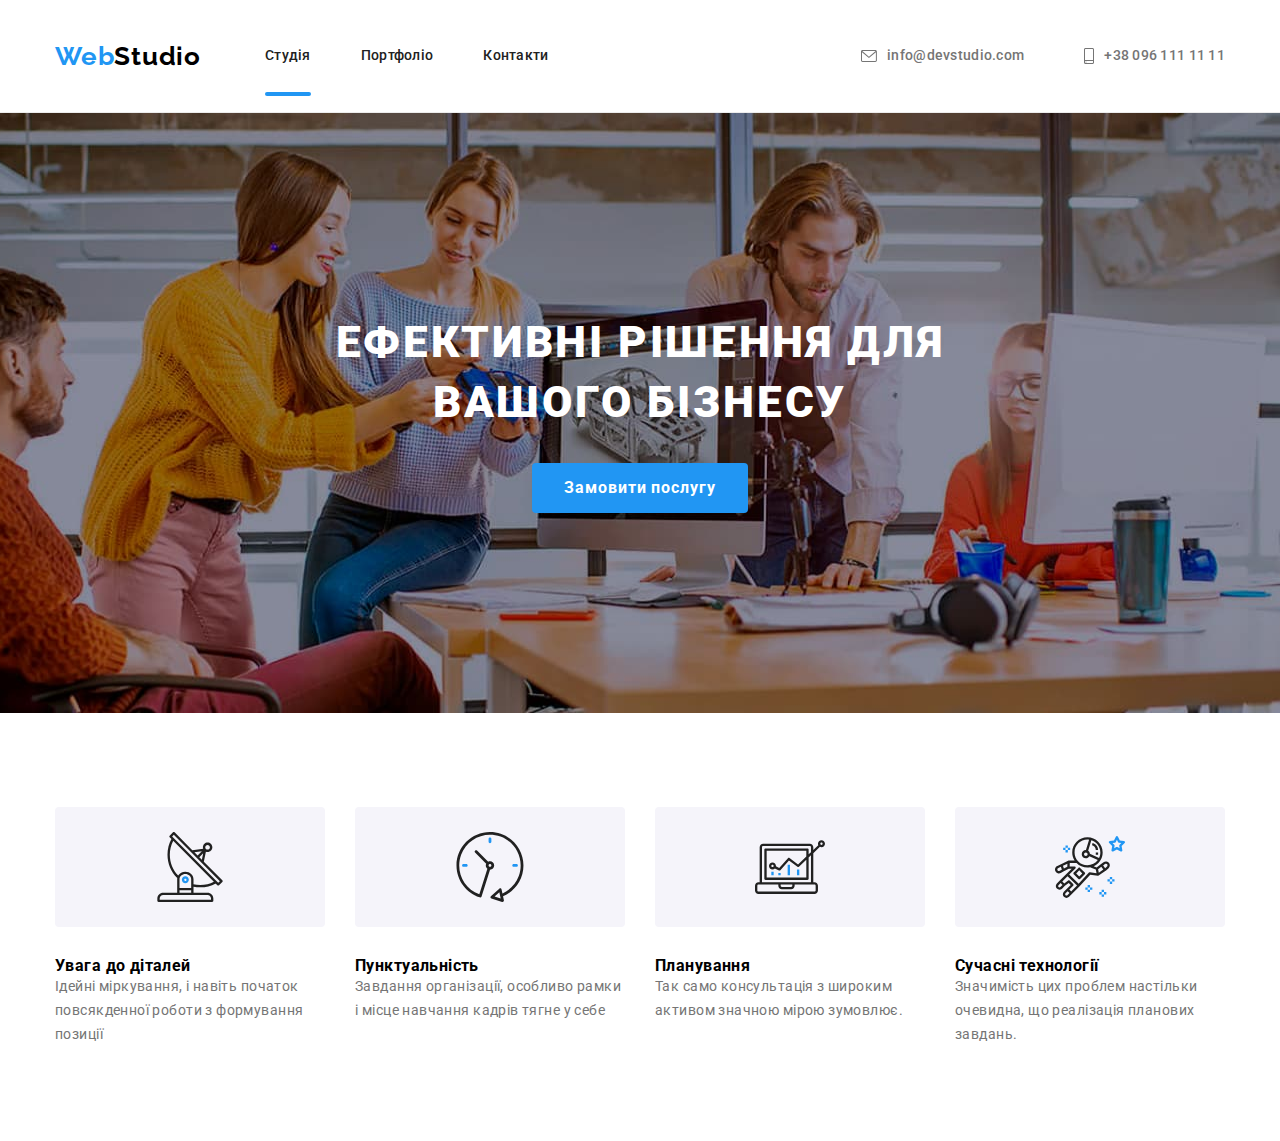
==== index.html @ 312aeda4 "add_blocs_banner+advantages" ====
<!DOCTYPE html>
<html lang="uk">
<head>
    <meta charset="UTF-8">
    <meta name="viewport" content="width=device-width, initial-scale=1.0">
    <title>Webstudio</title>
    <link rel="preconnect" href="https://fonts.googleapis.com">
    <link rel="preconnect" href="https://fonts.gstatic.com" crossorigin>
    <link href="https://fonts.googleapis.com/css2?family=Raleway:wght@700&family=Roboto:wght@400;500;700;900&display=swap"
        rel="stylesheet">
    <link rel="stylesheet" href="https://cdn.jsdelivr.net/npm/modern-normalize@1.1.0/modern-normalize.min.css">
    <link rel="stylesheet" href="./css/main.min.css">
</head>
<body>
<!--Header-->
<header class="header">
    <div class="container header__envelope">
    <nav class="header__navigation">
    <a class="logo logo-head link" href="./index.html" lang="en">Web<span class="logo-header">Studio</span></a>
    <ul class="menu list">
        <li class="menu__item"><a class="menu__link menu__current link" href="./index.html">Студія</a></li>
        <li class="menu__item"><a class="menu__link link" href="./portfolio.html">Портфоліо</a></li>
        <li class="menu__item"><a class="menu__link link" href="#">Контакти</a></li>
    </ul>
</nav>
<button type="button" class="open-mobile-menu-btn js-open-menu" aria-expanded="false" aria-controls="mobile-menu">
 <svg class="open-mobile-menu-btn_icon" aria-label="кнопка мобільного меню">
    <use href="./images/sprite.svg#icon-menu_mob"></use>
 </svg>    
</button>
<ul class="list contacts-list">
<li class="contacts-list__item">
    <a class="contacts-list__link link" href="mailto:info@devstudio.com">
        <svg aria-label="іконка написати посилання на пошту" class="contacts-list__iconmail" width="16" height="12">
            <use href="./images/sprite.svg#icon-mail_header"></use>
        </svg>
        info@devstudio.com
</a>
</li>
<li class="contacts-list__item">
    <a class="contacts-list__link link" href="tel:+380961111111">
        <svg aria-label="іконка контактного телефона" class="contacts-list__icontel" width="10" height="16">
            <use href="./images/sprite.svg#icon-smartphone_header"></use>
        </svg>
        +38 096 111 11 11
    </a>
</li>
</ul>
</div>
<!--Mobile-menu-->
<div class="mobile-menu js-menu-container" id="mobile-menu">
<div class="container mobile-menu__container">
    <button class="mobile-menu__close-btn js-close-menu">
        <svg aria-label="кнопка закриття мобільного меню" class="mobile-menu__close-icon">
            <use href="./images/sprite.svg#icon-backdrop-btn"></use>
        </svg>
    </button>
     <ul class="mobile-nav list">
        <li class="mobile-nav__item">
            <a class="link mobile-nav__link mobile-nav__link--current" href="./index.html">Студія</a>
        </li>
        <li class="mobile-nav__item">
            <a class="link mobile-nav__link" href="./portfolio.html">Портфоліо</a>
        </li>
        <li class="mobile-nav__item">
            <a class="link mobile-nav__link" href="#">Контакти</a>
        </li>
    </ul>
    <ul class="mobile-contacts list link">
        <li>
            <a href="tel:+380961111111" class="link mobile-contacts__link">+38 096 111 11 11</a>
        </li>
        <li>
            <a href="mailto:info@devstudio.com" 
            class="link mobile-contacts__link mobile-contacts__link--size">info@devstudio.com</a>
        </li>
    </ul>
    <ul class="mobile-social list link">
        <li class="mobile-social__item">
            <a class="link mobile-social__link href=#">Instagram</a>
        </li>
        <li class="mobile-social__item">
            <a class="link mobile-social__link href=#">Twitter</a>
        </li>
        <li class="mobile-social__item">
            <a class="link mobile-social__link href=#">Facebook</a>
        </li>
        <li class="mobile-social__item">
            <a class="link mobile-social__link href=#">LinkedIn</a>
        </li>
    </ul>    
</div>
</div>
</header>
<main>
<!--Banner with button-->
    <section class="banner">
        <div class="container">
            <div class="banner__box">
        <h1 class="banner__title">Ефективні рішення для вашого бізнесу</h1>
        <button class="banner__button" type="button" data-modal-open>Замовити послугу</button>
        </div>
        </div>
    </section>
<!--Advantages-->
    <section class="advantages">
       <div class="container"> 
     <h2 class="visually-hidden">Наші переваги</h2>
    <ul class="advantages-roster list">
        <li class="advantages-roster__item">
        <div class="backgraund">
            <svg aria-label="іконка з антеною" class="backgraund__icon">
                <use href="./images/sprite.svg#icon-antenna_banner"></use> 
            </svg>
            </div>
            <h3 class="advantages-roster__title">Увага до діталей</h3>
            <p class="advantages-roster__text">Ідейні міркування, і навіть початок повсякденної роботи з формування позиції</p>
        </li>
        <li class="advantages-roster__item">
        <div class="backgraund">
            <svg aria-label="іконка з часами" class="backgraund__icon">
                <use href="./images/sprite.svg#icon-clock_banner"></use> 
            </svg>
            </div>
            <h3 class="advantages-roster__title">Пунктуальність</h3>
            <p class="advantages-roster__text">Завдання організації, особливо рамки і місце навчання кадрів тягне у себе</p>
        </li>
        <li class="advantages-roster__item">
            <div class="backgraund">
                <svg aria-label="іконка з ноутбуком" class="backgraund__icon">
                <use href="./images/sprite.svg#icon-diagram_banner"></use> 
            </svg>
            </div>
              <h3 class="advantages-roster__title">Планування</h3>
            <p class="advantages-roster__text">Так само консультація з широким активом значною мірою зумовлює.</p>
        </li>
        <li class="advantages-roster__item">
            <div class="backgraund">
                <svg aria-label="іконка з космонавтом" class="backgraund__icon">
                <use href="./images/sprite.svg#icon-astronaut_header"></use> 
            </svg>
            </div>
            <h3 class="advantages-roster__title">Сучасні технології</h3>
            <p class="advantages-roster__text">Значимість цих проблем настільки очевидна, що реалізація планових завдань.</p>
        </li>
    </ul>
    </div>
    </section>
<!--About our-->
    <!--<section class="products">
        <div class="container">
        <h2 class="title">Чим ми займаємося</h2>
            <ul class="products-work list">
                <li class="products-work__item">
                    <picture>
                        <source srcset="./images/desktop/img1@1x.jpg 1x, ./images/desktop/img1@2x.jpg 2x"
                        media="(min-width: 1200px)"/>
                    <img class="products-work__img" src="./images/desktop/img1@1x.jpg" alt="Розробник пише код" width="370">
                    </picture>
                    <div class="products-work__overlay">
                        <p class="products-work__text">Десктопні додатки</p>
                    </div>
                </li>
                <li class="products-work__item">
                    <picture>
                        <source srcset="./images/desktop/img2@1x.jpg 1x, ./images/desktop/img2@2x.jpg 2x"
                        media="(min-width: 1200px)"/>
                    <img class="products-work__img" src="./images/desktop/img2@1x.jpg" alt="Тестувальник перевіряє відображення" width="370">
                    </picture>
                    <div class="products-work__overlay">
                        <p class="products-work__text">Мобільні додатки</p>
                    </div>
                </li>
                <li class="products-work__item">
                    <picture>
                      <source srcset="./images/desktop/img3@1x.jpg 1x, ./images/desktop/img3@2x.jpg 2x"
                        media="(min-width: 1200px)"/>  
                    <img class="products-work__img" src="./images/desktop/img3@1x.jpg" alt="Дизайнер малює макет" width="370">
                    </picture>
                    <div class="products-work__overlay">
                        <p class="products-work__text">Дизайнерські рішення</p>
                    </div>
                </li>
            </ul>
        </div>
    </section>-->
<!--About comandos-->
    <!--<section class="our-comandos">
        <div class="container">
            <h2 class="comandos-title">Наша команда</h2>
            <ul class="comandos-team list">
                    <li class="comandos-list box-color">
                        <div class="comandos-box">
                        <picture>
                            <source srcset="./images/desktop/photo1igor@1x.jpg 1x, ./images/desktop/photo1igor@2x.jpg 2x"
                            media="(min-width: 1200px)"/>
                            <source srcset="./images/tablet/photo1igor@1x.jpg 1x, ./images/tablet/photo1igor@2.jpg 2x"
                            media="(min-width: 768px)"/>
                            <source srcset="./images/mobile/photo1igor@1x.jpg 1x, ./images/mobile/photo1igor@2x.jpg 2x"
                            media="(max-width: 767px)"/>
                        <img src="./images/desktop/photo1igor@1x.jpg" alt="продукт дизайнер" width="270">
                        </picture>
                        <div class="work-position">
                        <h3 class="name">Ігор Дем'яненко</h3>
                        <p class="name-text" lang="en">Product Designer</p>
                        <ul class="social-list list">
                            <li class="social-list-item">
                                <a href="" class="social-list-link">
                                    <svg lang="en" aria-label="icon instagram" class="social-list-icon">
                                        <use href="./images/sprite.svg#icon-instagram"></use>
                                    </svg>    
                                </a>
                            </li>
                            <li class="social-list-item">
                                <a href="" class="social-list-link">
                                    <svg lang="en" aria-label="icon twitter" class="social-list-icon">
                                        <use href="./images/sprite.svg#icon-twitter"></use>
                                    </svg>    
                                </a>
                            </li>
                            <li class="social-list-item">
                                <a href="" class="social-list-link">
                                    <svg lang="en" aria-label="icon facebook" class="social-list-icon">
                                        <use href="./images/sprite.svg#icon-fb"></use>
                                    </svg>    
                                </a>
                            </li>
                            <li class="social-list-item">
                                <a href="" class="social-list-link">
                                    <svg lang="en" aria-label="icon linkedin" class="social-list-icon">
                                        <use href="./images/sprite.svg#icon-linkedin"></use>
                                    </svg>    
                                </a>
                            </li>
                        </ul>
                        </div>
                        </div>
                    </li>
                    <li class="comandos-list box-color">
                        <div class="comandos-box">
                        <picture>
                            <source srcset="./images/desktop/photo2olga@1x.jpg 1x, ./images/desktop/photo2olga@2x.jpg 2x"
                            media="(min-width: 1200px)"/>
                            <source srcset="./images/tablet/photo2olga@1x.jpg 1x, ./images/tablet/photo2olga@2x.jpg 2x"
                            media="(min-width: 768px)"/>
                            <source srcset="./images/mobile/photo2olga@1x.jpg 1x, ./images/mobile/photo2olga@2x.jpg 2x"
                            media="(max-width: 767px)"/>
                        <img src="./images/desktop/photo2olga@1x.jpg" alt="фронтенд девелопер" width="270">
                        </picture>
                        <div class="work-position">
                        <h3 class="name">Ольга Рєпіна</h3>
                        <p class="name-text" lang="en">Frontend Developer</p>
                        <ul class="social-list list">
                            <li class="social-list-item">
                                <a href="" class="social-list-link">
                                    <svg lang="en" aria-label="icon instagram" class="social-list-icon">
                                        <use href="./images/sprite.svg#icon-instagram"></use>
                                    </svg>    
                                </a>
                            </li>
                            <li class="social-list-item">
                                <a href="" class="social-list-link">
                                    <svg lang="en" aria-label="icon twitter" class="social-list-icon">
                                        <use href="./images/sprite.svg#icon-twitter"></use>
                                    </svg>    
                                </a>
                            </li>
                            <li class="social-list-item">
                                <a href="" class="social-list-link">
                                    <svg lang="en" aria-label="icon facebook" class="social-list-icon">
                                        <use href="./images/sprite.svg#icon-fb"></use>
                                    </svg>    
                                </a>
                            </li>
                            <li class="social-list-item">
                                <a href="" class="social-list-link">
                                    <svg lang="en" aria-label="icon linkedin" class="social-list-icon">
                                        <use href="./images/sprite.svg#icon-linkedin"></use>
                                    </svg>     
                                </a>
                            </li>
                        </ul>
                        </div>
                        </div>
                    </li>
                    <li class="comandos-list box-color">
                        <div class="comandos-box">
                         <picture>
                            <source srcset="./images/desktop/photo3mikola@1x.jpg 1x, ./images/desktop/photo3mikola@2x.jpg 2x"
                            media="(min-width: 1200px)"/>
                            <source srcset="./images/tablet/photo3mikola@1x.jpg 1x, ./images/tablet/photo3mikola@2x.jpg 2x"
                            media="(min-width: 768px)"/>
                            <source srcset="./images/mobile/photo3mikola@1x.jpg 1x, ./images/mobile/photo3mikola@2x.jpg 2x"
                            media="(max-width: 767px)"/>   
                        <img src="./images/desktop/photo3mikola@1x.jpg" alt="маркетинг" width="270">
                         </picture>
                        <div class="work-position">
                        <h3 class="name">Микола Тарасов</h3>
                        <p class="name-text" lang="en">Marketing</p>
                        <ul class="social-list list">
                            <li class="social-list-item">
                              <a href="" class="social-list-link">
                                <svg lang="en" aria-label="icon instagram" class="social-list-icon">
                                 <use href="./images/sprite.svg#icon-instagram"></use>   
                                </svg>
                              </a>  
                            </li>
                            <li class="social-list-item">
                                <a href="" class="social-list-link">
                                    <svg lang="en" aria-label="icon twitter" class="social-list-icon">
                                        <use href="./images/sprite.svg#icon-twitter"></use>
                                    </svg>    
                                </a>
                            </li>
                            <li class="social-list-item">
                                <a href="" class="social-list-link">
                                    <svg lang="en" aria-label="icon facebook" class="social-list-icon">
                                        <use href="./images/sprite.svg#icon-fb"></use>
                                    </svg>    
                                </a>
                            </li>
                            <li class="social-list-item">
                                <a href="" class="social-list-link">
                                    <svg lang="en" aria-label="icon linkedin" class="social-list-icon">
                                        <use href="./images/sprite.svg#icon-linkedin"></use>
                                    </svg>     
                                </a>
                            </li>
                        </ul>
                        </div>
                        </div>
                    </li>
                    <li class="comandos-list box-color">
                        <div class="comandos-box">
                        <picture>
                            <source srcset="./images/desktop/photo4myhailo@1x.jpg 1x, ./images/desktop/photo4myhailo@2x.jpg 2x"
                            media="(min-width: 1200px)"/>
                            <source srcset="./images/tablet/photo4myhailo@1x.jpg 1x, ./images/tablet/photo4myhailo@2x.jpg 2x"
                            media="(min-width: 768px)"/>
                            <source srcset="./images/mobile/photo4mihailo@1x.jpg 1x, ./images/mobile/photo4mihailo@2x.jpg 2x"
                            media="(max-width: 767px)"/>
                        <img src="./images/desktop/photo4myhailo@1x.jpg" alt="юідизайнер" width="270">
                        </picture>
                        <div class="work-position">
                        <h3 class="name">Михайло Єрмаков</h3>
                        <p class="name-text" lang="en">UI Designer</p>
                        <ul class="social-list list">
                            <li class="social-list-item">
                              <a href="" class="social-list-link">
                                <svg lang="en" aria-label="icon instagram" class="social-list-icon">
                                 <use href="./images/sprite.svg#icon-instagram"></use>   
                                </svg>
                              </a>  
                            </li>
                            <li class="social-list-item">
                                <a href="" class="social-list-link">
                                    <svg lang="en" aria-label="icon twitter" class="social-list-icon">
                                        <use href="./images/sprite.svg#icon-twitter"></use>
                                    </svg>    
                                </a>
                            </li>
                            <li class="social-list-item">
                                <a href="" class="social-list-link">
                                    <svg lang="en" aria-label="icon facebook" class="social-list-icon">
                                        <use href="./images/sprite.svg#icon-fb"></use>
                                    </svg>    
                                </a>
                            </li>
                            <li class="social-list-item">
                                <a href="" class="social-list-link">
                                    <svg lang="en" aria-label="icon linkedin" class="social-list-icon">
                                        <use href="./images/sprite.svg#icon-linkedin"></use>
                                    </svg>     
                                </a>
                            </li>
                        </div>
                        </div>
                    </li>
                </ul>
        </div>
    </section>
            </div>
    </section>-->
<!--Our-clients-->
<!--<section class="section-clients">
    <div class="container">
        <h2 class="clients">Постійні кліенти</h2>
        <ul class="clients-list list">
            <li class="clients-item">
                <a href="" class="client-link">
                 <svg lang="en" aria-label="icon client" class="client-icon">
                    <use href="./images/sprite.svg#icon-Logo-1"></use>
                 </svg>   
                </a>
            </li>
            <li class="clients-item">
                <a href="" class="client-link">
                 <svg lang="en" aria-label="icon client" class="client-icon">
                    <use href="./images/sprite.svg#icon-Logo-2"></use>
                 </svg>   
                </a>
            </li>
            <li class="clients-item">
                <a href="" class="client-link">
                 <svg lang="en" aria-label="icon client" class="client-icon">
                    <use href="./images/sprite.svg#icon-Logo-3"></use>
                 </svg>   
                </a>
            </li>
            <li class="clients-item">
                <a href="" class="client-link">
                 <svg lang="en" aria-label="icon client" class="client-icon">
                    <use href="./images/sprite.svg#icon-Logo-4"></use>
                 </svg>   
                </a>
            </li>
            <li class="clients-item">
                <a href="" class="client-link">
                 <svg lang="en" aria-label="icon client" class="client-icon">
                    <use href="./images/sprite.svg#icon-Logo-5"></use>
                 </svg>   
                </a>
            </li>
            <li class="clients-item">
                <a href="" class="client-link">
                 <svg lang="en" aria-label="icon client" class="client-icon">
                    <use href="./images/sprite.svg#icon-Logo-6"></use>
                 </svg>   
                </a>
            </li>
        </ul>
    </div>
</section>
</main>-->
<!--Footer-->
<!--<footer class="footer-color">
<div class="container footer-block">
    <div class="contacts-footer">
    <a class="logo link logo-indent" href="./index.html" lang="en">Web<span class="logo-footer">Studio</span></a>
    <address>
        <ul class="list">
        <li class="footer-list"><a class="adress link nav-contacts-footer" href="https://goo.gl/maps/qTSubEwmaGikRSsk8" target="_blank"
                rel="noreferer noopener nofollow">м. Київ, пр-т Лесі Українки, 26</a></li>
        <li class="footer-list"><a class="footer-contacts link nav-contacts-footer" href="mailto:info@devstudio.com">info@devstudio.com</a></li>
        <li class="footer-list"><a class="footer-contacts link nav-contacts-footer" href="tel:+380961111111">+38 096 111 11 11</a></li>
    </ul>
</address>
    </div>
    <div class="footer-social">
    <p class="follow">Приєднуйтесь</p>
    <ul class="social-list-footer list">
        <li class="social-list-item-footer">
            <a href="#" class="social-list-link-footer">
                <svg lang="en" aria-label="icon instagram" class="social-list-icon-footer">
                    <use href="./images/sprite.svg#icon-instagram"></use>
                </svg>
            </a>
        </li>
        <li class="social-list-item-footer">
            <a href="#" class="social-list-link-footer">
                <svg lang="en" aria-label="icon twitter" class="social-list-icon-footer">
                    <use href="./images/sprite.svg#icon-twitter"></use>
                </svg>
            </a>
        </li>
        <li class="social-list-item-footer">
            <a href="#" class="social-list-link-footer">
                <svg lang="en" aria-label="icon facebook" class="social-list-icon-footer">
                    <use href="./images/sprite.svg#icon-fb"></use>
                </svg>
            </a>
        </li>
        <li class="social-list-item-footer">
            <a href="#" class="social-list-link-footer">
                <svg lang="en" aria-label="icon linkedin" class="social-list-icon-footer">
                    <use href="./images/sprite.svg#icon-linkedin"></use>
                </svg>
            </a>
        </li>
    </ul>
    </div>
    <form class="mailing">
        <p class="mailing-text">Підпишіться на розсилку</p>
        <div class="mailing-box">
            <input type="email" name="email" placeholder="E-mail" class="mailing-input" required>
            <button type="submit" class="mailing-button">
                Підписатися
            <svg aria-label="icon send" class="icon-send">
                <use href="./images/sprite.svg#icon-icon-send"></use>
            </svg>
            </button>
        </div>
    </form>
</div>
</footer>-->
<!--Backdrop-->
  <!--<div class="backdrop is-hidden" data-modal>
    <div class="modal">
        <button type="button" class="modal-close-button" data-modal-close>
            <svg class="modal-close-icon" width="18" height="18">
                <use href="./images/sprite.svg#icon-backdrop-btn"></use>
            </svg>    
        </button>
        <p class="modal-title">Залиште свої дані, ми вам передзвонимо</p>
        <form class="modal-form">
            <label class="modal-form-field">
                <span class="modal-form-name">Ім'я</span>
                <span class="modal-form-input-wrapper">
                <input 
                type="text" 
                class="modal-from-input" 
                pattern="[a-zA-Za-яА-ЯіІїЇ]+"
                title="xxxxxx xxxxxxxx" 
                name="user_name"/>
                <svg class="modal-form-icon" width="18" height="18">
                    <use href="./images/sprite.svg#icon-person"></use>
                </svg>
                </span> 
            </label>
            <label class="modal-form-field">
                <span class="modal-form-name">Телефон</span>
                <span class="modal-form-input-wrapper">
                <input 
                type="tel" 
                class="modal-from-input" 
                pattern="[0-9]{3}-[0-9]{3}-[0-9]{2}-[0-9]{2}"
                title="xxx-xxx-xx-xx"
                name="user_phone"/>
                <svg class="modal-form-icon" width="18" height="18">
                    <use href="./images/sprite.svg#icon-phone"></use>
                </svg>
                </span>
            </label>
            <label class="modal-form-field">
                <span class="modal-form-name">Пошта</span>
                 <span class="modal-form-input-wrapper">
                <input 
                type="email" 
                class="modal-from-input"
                title="xx@xx.xx"
                name="user_email"/>
                <svg class="modal-form-icon" width="18" height="18">
                    <use href="./images/sprite.svg#icon-email"></use>
                </svg>
                </span>
            </label>
            <label class="modal-form-field">
                <span class="modal-form-name">Коментар</span>
                <textarea name="user_text" class="modal-form-message" placeholder="Введіть текст"></textarea>
            </label>
            <label class="modal-form-check">
                <input type="checkbox" class="modal-check" name="user_policy" required/>
                <svg class="modal-form-own-check">
                    <use class="modal-form-own-icon" href="./images/sprite.svg#icon-icon-check"></use>
                </svg>
                Погоджуюся з розсилкою та приймаю&nbsp;<a class="modal-form-own-text" href="">Умови договору</a>
            </label>
            <button type="submit" class="modal-form-send">Відправити</button>
        </form>
    </div> 
  </div>-->
  <script src="./js/menu.js"></script>
  <script src="./js/modal.js"></script>
</body>
</html>
---- css/main.min.css ----
:root{--accent-color: #2196F3;--text-title-color: #212121;--text-color: #757575;--banner-color: #2F303A;--white-color: #FFFFFF;--button-colour: #188CE8;--border-header: #ECECEC;--comandos-color: #F5F4FA;--portfolio-box: #EEEEEE;--banner-bg-color: #C4C4C4;--icon-color: #AFB1B8;--bg-color-text: rgba(47, 48, 58, 0.8);--bg-color-icon: rgba(255, 255, 255, 0.1);--backdrop-color: rgba(0, 0, 0, 0.2);--timing-function: cubic-bezier(0.4, 0, 0.2, 1);--overlay-portfolio: rgba(33, 150, 243, 0.9);--mobile-border: rgba(33, 33, 33, 0.2);--primery-font: "Roboto", sans-serif}.visually-hidden{position:absolute;white-space:nowrap;width:1px;height:1px;overflow:hidden;border:0;padding:0;clip:rect(0 0 0 0);clip-path:inset(50%)}h1,h2,h3,h4,p{margin-top:0;margin-bottom:0}ul,ol{margin-top:0;margin-bottom:0;padding-left:0}.link{text-decoration:none}.list{list-style:none}img{display:block}body{font-family:var(--primery-font);font-size:14px;letter-spacing:.03em;line-height:1.14}.container{width:100%;padding-left:15px;padding-right:15px}@media screen and (min-width: 480px){.container{width:480px;margin-left:auto;margin-right:auto}}@media screen and (min-width: 768px){.container{width:738px}}@media screen and (min-width: 1200px){.container{width:1200px}}.banner__button{font-family:"Roboto",sans-serif;font-style:normal;font-weight:700;font-size:16px;line-height:1.87;display:block;padding:10px 32px;border-radius:4px;border:none;margin-right:auto;margin-left:auto;letter-spacing:.06em;cursor:pointer;background-color:var(--accent-color);color:var(--white-color);transition:background-color 250ms var(--timing-function)}.banner__button:hover,.banner__button:focus{background-color:var(--button-colour);box-shadow:0px 4px 4px rgba(0,0,0,.15);border-radius:4px}.logo-header{color:#000;padding-top:24px;padding-bottom:24px}.logo{font-family:"Raleway",sans-serif;font-weight:700;font-size:26px;line-height:1.19;letter-spacing:.03em;color:var(--accent-color)}.logo-head{margin-right:93px}.logo-footer{color:var(--white-color)}.logo-indent{margin-bottom:20px;display:block}.backdrop{position:fixed;top:0;left:0;z-index:100;width:100%;height:100%;background-color:var(--backdrop-color);transition:opacity 250ms var(--timing-function),visibility 250ms var(--timing-function)}.backdrop.is-hidden{visibility:hidden;opacity:0;pointer-events:none}.modal{position:absolute;top:50%;left:50%;transform:translate(-50%, -50%);width:528px;height:580px;padding:40px;background-color:var(--white-color);box-shadow:0px 1px 3px rgba(0,0,0,.12),0px 1px 1px rgba(0,0,0,.14),0px 2px 1px rgba(0,0,0,.2);border-radius:4px}.modal-close-button{position:absolute;top:8px;right:8px;display:flex;align-items:center;justify-content:center;width:30px;height:30px;border-radius:50%;background-color:rgba(0,0,0,0);border:1px solid rgba(0,0,0,.1);padding:0px;transition:border 250ms var(--timing-function)}.modal-close-button:hover,.modal-close-button:focus{border:1px solid var(--accent-color)}.modal-close-icon{transition:fill 250ms var(--timing-function)}.modal-close-icon:focus,.modal-close-icon:hover{cursor:pointer;fill:var(--accent-color)}.modal-title{font-family:var(--primery-font);font-style:normal;font-weight:700;font-size:20px;line-height:1,15;text-align:center;letter-spacing:.03em;margin-bottom:12px;color:var(--text-title-color)}.modal-form{display:flex;flex-direction:column}.modal-from-input{width:100%;height:40px;cursor:pointer;padding-left:42px;border-radius:4px;border:1px solid rgba(33,33,33,.2);transition:border-color 250ms var(--timing-function)}.modal-from-input:focus{outline:none;border-color:var(--accent-color)}.modal-form-icon{position:absolute;top:50%;left:12px;transform:translateY(-50%);display:block;fill:var(--text-title-color);transition:fill 250ms var(--timing-function)}.modal-from-input:focus+.modal-form-icon{fill:var(--accent-color)}.modal-form-name{display:block;margin-bottom:4px;font-family:var(--primery-font);font-style:normal;font-weight:400;font-size:12px;line-height:1,16;letter-spacing:.01em;color:var(--text-color)}.modal-form-field{margin-bottom:10px}.modal-form-input-wrapper{position:relative;display:block}.modal-form-message{display:block;width:100%;height:96px;border-radius:4px;border:1px solid rgba(33,33,33,.2);padding-left:16px;padding-right:16px;padding-top:12px;padding-bottom:12px;resize:none;cursor:pointer;transition:border-color 250ms var(--timing-function)}.modal-form-message:focus{outline:none;border-color:var(--accent-color)}.modal-form-message::placeholder{color:rgba(117,117,117,.5);font-size:12px}.modal-form-own-check{width:16px;height:15px;border-radius:2px;border:1px solid var(--text-title-color);cursor:pointer;margin-right:7px}.modal-check:checked+.modal-form-own-check{background-color:var(--accent-color);border:none}.modal-check:focus+.modal-form-own-check{box-shadow:0 0 0 2px var(--accent-color)}.modal-form-own-icon{display:none;fill:var(--white-color)}.modal-check:checked+.modal-form-own-check .modal-form-own-icon{display:block}.modal-check{appearance:none;position:absolute}.modal-form-check{display:flex;align-items:center;margin-bottom:25px;justify-content:center}.modal-form-send{width:200px;height:50px;font-family:"Roboto",sans-serif;font-style:normal;font-weight:700;font-size:16px;line-height:1.87;display:block;padding:10px 32px;border-radius:4px;border:none;margin-right:auto;margin-left:auto;letter-spacing:.06em;cursor:pointer;background-color:var(--accent-color);color:var(--white-color);transition:background-color 250ms var(--timing-function)}.modal-form-send:hover,.modal-form-send:focus{background-color:var(--button-colour);box-shadow:0px 4px 4px rgba(0,0,0,.15);border-radius:4px}.modal-form-own-text{color:var(--accent-color)}@media screen and (max-width: 767px){.mobile-menu{position:fixed;top:0;left:0;z-index:100;width:100%;height:100%;background-color:var(--white-color);transform:translateX(100%);overflow:auto}.mobile-menu__container{position:relative;padding-left:40px}.mobile-menu.is-open{transform:translateX(0)}.js-close-menu{position:absolute;top:10px;right:15px}.mobile-nav{display:flex;flex-direction:column;row-gap:32px;align-items:flex-start;margin-bottom:306px}.mobile-nav__link{font-weight:500;font-size:40px;line-height:1.18;text-align:center;letter-spacing:.02em;color:var(--text-title-color);transition:color 250ms var(--timing-function) linear}.mobile-nav__link:hover,.mobile-nav__link:focus{color:var(--accent-color)}.mobile-nav__link--current{color:var(--accent-color)}.mobile-contacts{display:flex;flex-direction:column;row-gap:32px;align-items:flex-start;margin-bottom:64px}.mobile-contacts__link{display:block;font-weight:500;font-size:34px;line-height:40px;letter-spacing:.02em;color:var(--text-color);transition:color 250ms var(--timing-function) linear}.mobile-contacts__link:hover,.mobile-contacts__link:focus{color:var(--accent-color)}.mobile-contacts__link .mobile-contacts__link--size{font-size:24px;line-height:28px}.mobile-contacts__link--size{font-weight:500;font-size:24px;line-height:28px}.mobile-social{display:flex;column-gap:20px;align-items:center}.mobile-social__item{position:relative}.mobile-social__item:not(:last-child)::after{content:"";position:absolute;right:-10px;top:50%;transform:translateY(-50%);display:block;width:1px;height:22px;background-color:var(--mobile-border)}.mobile-social__link{font-weight:500px;font-size:18px;line-height:1.22;color:var(--accent-color)}.mobile-menu__close-btn{position:absolute;top:10px;right:15px;background-color:rgba(0,0,0,0);border:0;padding:0;line-height:0;cursor:pointer;fill:currentColor;transition:color var(--timing-function);background-color:var(--timing-function)}.mobile-menu__close-btn:hover,.mobile-menu__close-btn:focus{fill:var(--accent-color)}}@media screen and (max-width: 767px)and (min-width: 768px){.mobile-menu__close-btn{display:none}}@media screen and (max-width: 767px){.mobile-menu__close-icon{width:40px;height:40px}}@media screen and (max-width: 767px)and (max-width: 767px){.menu{display:none}.contacts-list{display:none}}@media screen and (min-width: 768px){.mobile-menu{display:none}}@media screen and (max-width: 767px){.menu{display:none}.contacts-list{display:none}.open-mobile-menu-btn{line-height:0;border:none;background-color:rgba(0,0,0,0);padding:0}.open-mobile-menu-btn_icon{width:40px;height:40px}}.header{padding-top:16px;padding-bottom:16px}.header__envelope{display:flex;align-items:center;justify-content:space-between}@media screen and (min-width: 768px){.open-mobile-menu-btn{display:none}.header__navigation{display:flex;align-items:center}.logo-head{margin-right:64px}.menu{display:flex;column-gap:50px;align-items:center}.menu__link{position:relative;font-weight:500;letter-spacing:.02em;padding-top:32px;display:inline-block;color:var(--text-title-color);transition:color 250ms var(--timing-function) linear;padding-bottom:32px}.menu__link:hover,.menu__link:focus,.current{color:var(--accent-color)}.menu__current::after{content:"";position:absolute;left:0;bottom:0;display:inline-block;width:100%;height:4px;background-color:var(--accent-color);border-radius:2px;transition:color 250ms var(--timing-function)}.contacts-list{display:flex;flex-direction:column;margin-left:auto;gap:10px}.contacts-list__link{display:flex;align-items:center;font-weight:500;letter-spacing:.02em;line-height:1.14;color:var(--text-color);transition:color 250ms var(--timing-function)}.contacts-list__link:hover,.contacts-list__link:focus,.contacts-list__link .current{color:var(--accent-color)}.contacts-list__item:not(:last-child){line-height:1.14}.contacts-list__iconmail{margin-right:10px;fill:currentColor}.contacts-list__icontel{margin-right:10px;fill:currentColor}}@media screen and (min-width: 1200px){.header{border-bottom:1px solid var(--border-header)}.contacts-list{display:flex;flex-direction:row;margin-left:auto}.contacts-list__link{display:flex;align-items:center;font-weight:500;letter-spacing:.02em;padding-top:32px;padding-bottom:32px;line-height:1.14;color:var(--text-color);transition:color 250ms var(--timing-function)}.contacts-list__link:hover,.contacts-list__link:focus,.contacts-list__link .current{color:var(--accent-color)}.contacts-list__item:not(:last-child){margin-right:50px;line-height:1.14}}.banner{padding-top:118px;padding-bottom:118px;background-color:var(--banner-bg-color);background-image:linear-gradient(rgba(47, 48, 58, 0.4), rgba(47, 48, 58, 0.4)),url(../images/mobile/header1.jpg);background-repeat:no-repeat;background-position:center;background-size:480px}@media screen and (min-device-pixel-ratio: 2)and (max-width: 767px),screen and (min-resolution: 192dpi)and (max-width: 767px),screen and (min-resolution: 2dppx)and (max-width: 767px){.banner .banner{background-image:url(../images/mobile/header2.jpg)}}@media screen and (min-width: 768px){.banner{background-image:linear-gradient(rgba(47, 48, 58, 0.4), rgba(47, 48, 58, 0.4)),url(../images/tablet/header1.jpg);background-size:768px}}@media screen and (min-device-pixel-ratio: 2)and (min-width: 768px),screen and (min-resolution: 192dpi)and (min-width: 768px),screen and (min-resolution: 2dppx)and (min-width: 768px){.banner .banner{background-image:url(../images/tablet/header2.jpg)}}@media screen and (min-width: 1200px){.banner{background-image:url(../images/desktop/header1.jpg);padding-top:200px;padding-bottom:200px;background-size:cover}}@media screen and (min-device-pixel-ratio: 2)and (min-width: 1200px),screen and (min-resolution: 192dpi)and (min-width: 1200px),screen and (min-resolution: 2dppx)and (min-width: 1200px){.banner .banner{background-image:url(../images/desktop/header2.jpg)}}.banner__box{max-width:360px;text-align:center;margin-right:auto;margin-left:auto}@media screen and (min-width: 768px){.banner__box{max-width:360px}}@media screen and (min-width: 1200px){.banner__box{max-width:696px}}.banner__title{font-style:normal;font-weight:900;font-size:26px;line-height:1.61;text-align:center;letter-spacing:.06em;text-transform:uppercase;margin-left:auto;margin-right:auto;margin-bottom:30px;color:var(--white-color)}@media screen and (min-width: 1200px){.banner__title{font-size:44px;line-height:1.36}}.overlay{max-width:1600px;height:600px;margin-left:auto;margin-right:auto;background-image:linear-gradient(to right, rgba(47, 48, 58, 0.4), rgba(47, 48, 58, 0.4)),url(../images/banner_main.jpg);background-repeat:no-repeat;background-position:center;background-size:cover}@media screen and (max-width: 767px){.advantages{padding-top:60px;padding-bottom:60px}.advantages-roster__title{font-style:normal;text-align:center;font-weight:700;font-size:14px;text-transform:uppercase;margin-bottom:10px;color:var(--text-title-color)}.advantages-roster{display:flex;gap:30px;flex-direction:column}.backgraund{display:flex;max-width:450px;background-color:var(--comandos-color);height:120px;align-items:center;justify-content:center;margin-bottom:30px;border:none;border-radius:4px}}.backgraund__icon{width:70px;height:70px}.advantages-roster__text{font-style:normal;line-height:1.71;color:var(--text-color)}@media screen and (min-width: 768px){.advantages{padding-top:60px;padding-bottom:60px}.advantages-roster{display:flex;gap:30px;flex-wrap:wrap}.backgraund{display:flex;max-width:450px;background-color:var(--comandos-color);width:354px;height:120px;align-items:center;justify-content:center;margin-bottom:30px;border:none;border-radius:4px}.advantages-roster__item{width:calc((100% - 30px)/2)}}@media screen and (min-width: 1200px){.advantages{padding-top:94px;padding-bottom:94px}.advantages-roster{display:flex;gap:30px;flex-wrap:wrap}.backgraund{display:flex;max-width:450px;background-color:var(--comandos-color);width:270px;height:120px;align-items:center;justify-content:center;margin-bottom:30px;border:none;border-radius:4px}.advantages-roster__item{width:calc((100% - 90px)/4)}}.products{padding-top:94px;padding-bottom:94px}.title,.clients,.comandos-title{font-style:normal;font-weight:700;font-size:36px;text-align:center;margin-bottom:50px;color:var(--text-title-color)}.products-work{display:flex;align-items:center}.products-work__item{position:relative}.products-work__item:not(:last-child){margin-right:30px}.products-work__overlay{position:absolute;bottom:0%;left:0%;width:100%;height:70px;background-color:var(--bg-color-text);display:flex;align-items:center;justify-content:center}.products-work__img{display:block}.products-work__text{font-family:"Roboto",sans-serif;font-weight:700;font-size:14px;line-height:1,14;text-align:center;text-transform:uppercase;color:var(--white-color)}.our-comandos{padding-bottom:94px;padding-top:94px;background-color:var(--comandos-color)}.comandos-team{display:flex;align-items:center}.comandos-list:not(:last-child){margin-right:30px}.box-color{background-color:var(--white-color)}.work-position{padding-top:30px;padding-bottom:30px;padding-left:30px;padding-right:30px;box-shadow:0px 1px 3px rgba(0,0,0,.12),0px 1px 1px rgba(0,0,0,.14),0px 2px 1px rgba(0,0,0,.2);border-radius:0px 0px 4px 4px}.social-list-icon{width:20px;height:20px}.social-list,.social-list-footer{display:flex;align-items:center;justify-content:center;column-gap:10px}.social-list-link{display:flex;align-items:center;justify-content:center;width:44px;height:44px;border-radius:50%;fill:var(--icon-color);background-color:var(--white-color);transition:background-color 250ms var(--timing-function),fill 250ms var(--timing-function)}.social-list-link:hover,.social-list-link:focus{fill:var(--white-color);background-color:var(--accent-color)}.name{font-style:normal;font-weight:500;font-size:16px;line-height:1.18;text-align:center;margin-bottom:10px;color:var(--text-title-color)}.name-text{font-style:normal;font-size:16px;line-height:1.18;text-align:center;color:var(--text-color);margin-bottom:16px}.section-clients{padding-top:94px;padding-bottom:94px}.clients-list{display:flex;justify-content:center;gap:30px}.client-link{display:flex;align-items:center;justify-content:center;width:170px;height:92px;border:1px solid var(--icon-color);border-radius:4px;color:var(--icon-color);transition:color 250ms var(--timing-function),border-color 250ms var(--timing-function)}.client-link:hover,.client-link:focus{border-color:var(--accent-color);color:var(--accent-color)}.client-icon{fill:currentColor;width:106px;height:60px}.portfolio-work{display:flex;gap:30px;align-items:center;flex-wrap:wrap}.port-link{display:block}.port-link:hover,.port-link:focus{box-shadow:0px 1px 1px rgba(0,0,0,.12),0px 4px 4px rgba(0,0,0,.06),1px 4px 6px rgba(0,0,0,.16)}.portfolio-block{position:relative;overflow:hidden}.portfolio-title{font-weight:700;font-size:18px;line-height:2;letter-spacing:.06em;margin-bottom:4px;color:var(--text-title-color)}.portfolio-info{font-size:16px;line-height:1.9;color:var(--text-color)}.portfolio-box{padding:20px 24px;border:1px solid var(--portfolio-box)}.overlay-portfolio{position:absolute;top:0;left:0;height:100%;width:100%;background-color:var(--overlay-portfolio);opacity:.9;color:var(--white-color);padding:63px 24px;overflow:hidden;transform:translateY(101%);transition:transform 250ms var(--timing-function),backgraund-color 250ms var(--timing-function)}.port-link:hover .overlay-portfolio,.port-link:focus .overlay-portfolio{transform:translateY(0%)}.overlay-text{font-style:normal;font-size:18px;line-height:1.56;color:var(--white-color)}.portfolio{padding-top:94px;padding-bottom:94px}.portfolio-btn-roster{display:flex;align-items:center;justify-content:center;margin-bottom:50px}.portfolio-item:not(:last-child){margin-right:8px}.button-portfolio{font-family:"Roboto",sans-serif;font-weight:500;font-size:16px;line-height:1.62;text-align:center;letter-spacing:.03em;padding:6px 22px;margin-left:auto;border:none;border-radius:4px;color:var(--text-title-color);transition:color 250ms var(--timing-function),background-color 250ms var(--timing-function),box-shadow 250ms var(--timing-function),border-radius 250ms var(--timing-function)}.button-portfolio:hover,.button-portfolio:focus{background-color:var(--accent-color);color:var(--white-color);box-shadow:0px 3px 1px rgba(0,0,0,.1),0px 1px 2px rgba(0,0,0,.08),0px 2px 2px rgba(0,0,0,.12);border-radius:4px}.button-portfolio,.hero-button{cursor:pointer}.footer-block{display:flex;align-items:baseline}.contacts-footer{margin-right:70px}.nav-contacts-footer{font-weight:500;letter-spacing:.02em;line-height:1.14;color:var(--text-color);transition:color 250ms var(--timing-function)}.nav-contacts-footer:hover,.nav-contacts-footer:focus,.nav-contacts-footer .current{color:var(--accent-color)}.footer-color{padding-top:60px;padding-bottom:60px;background:var(--banner-color)}.adress{font-style:normal;line-height:1.71;color:var(--white-color)}.footer-list:not(:last-child){margin-bottom:9px}.footer-contacts{font-style:normal;line-height:1.71;color:rgba(255,255,255,.6)}.footer-social{width:206px;height:80px;margin-right:93px}.follow{margin-bottom:20px;font-weight:700;font-size:14px;line-height:1,14;text-transform:uppercase;color:var(--white-color)}.social-list-link-footer{display:flex;align-items:center;justify-content:center;width:44px;height:44px;border-radius:50%;background-color:var(--bg-color-icon);transition:background-color 250ms var(--timing-function)}.social-list-link-footer:hover,.social-list-link-footer:focus{background-color:var(--accent-color)}.social-list-icon-footer{fill:var(--white-color);width:20px;height:20px}.mailing{width:570px}.mailing-text{font-family:var(--primery-font);margin-bottom:20px;font-weight:700;font-size:14px;text-transform:uppercase;color:var(--white-color)}.mailing-box{display:flex}.mailing-input{width:358px;height:50px;margin-right:12px;border-radius:4px;padding:12px;background-color:inherit;color:var(--white-color);cursor:pointer;border:1px solid rgba(255,255,255,.3);filter:drop-shadow(0px 4px 4px rgba(0, 0, 0, 0.15));transition:border-color 250ms var(--timing-function)}.mailing-input:focus{border-color:var(--white-color);outline:none}.mailing-button{display:flex;justify-content:center;align-items:center;border:none;width:200px;height:50px;background-color:var(--accent-color);border-radius:4px;color:var(--white-color);font-weight:700;font-size:16px;line-height:1,87;letter-spacing:.06em;padding:10px 28px;cursor:pointer;transition:background-color 250ms var(--timing-function)}.mailing-button:hover,.mailing-button:focus{background-color:var(--accent-color);color:var(--white-color);box-shadow:0px 3px 1px rgba(0,0,0,.1),0px 1px 2px rgba(0,0,0,.08),0px 2px 2px rgba(0,0,0,.12);border-radius:4px}.icon-send{width:24px;height:24px;margin-left:10px}/*# sourceMappingURL=main.min.css.map */
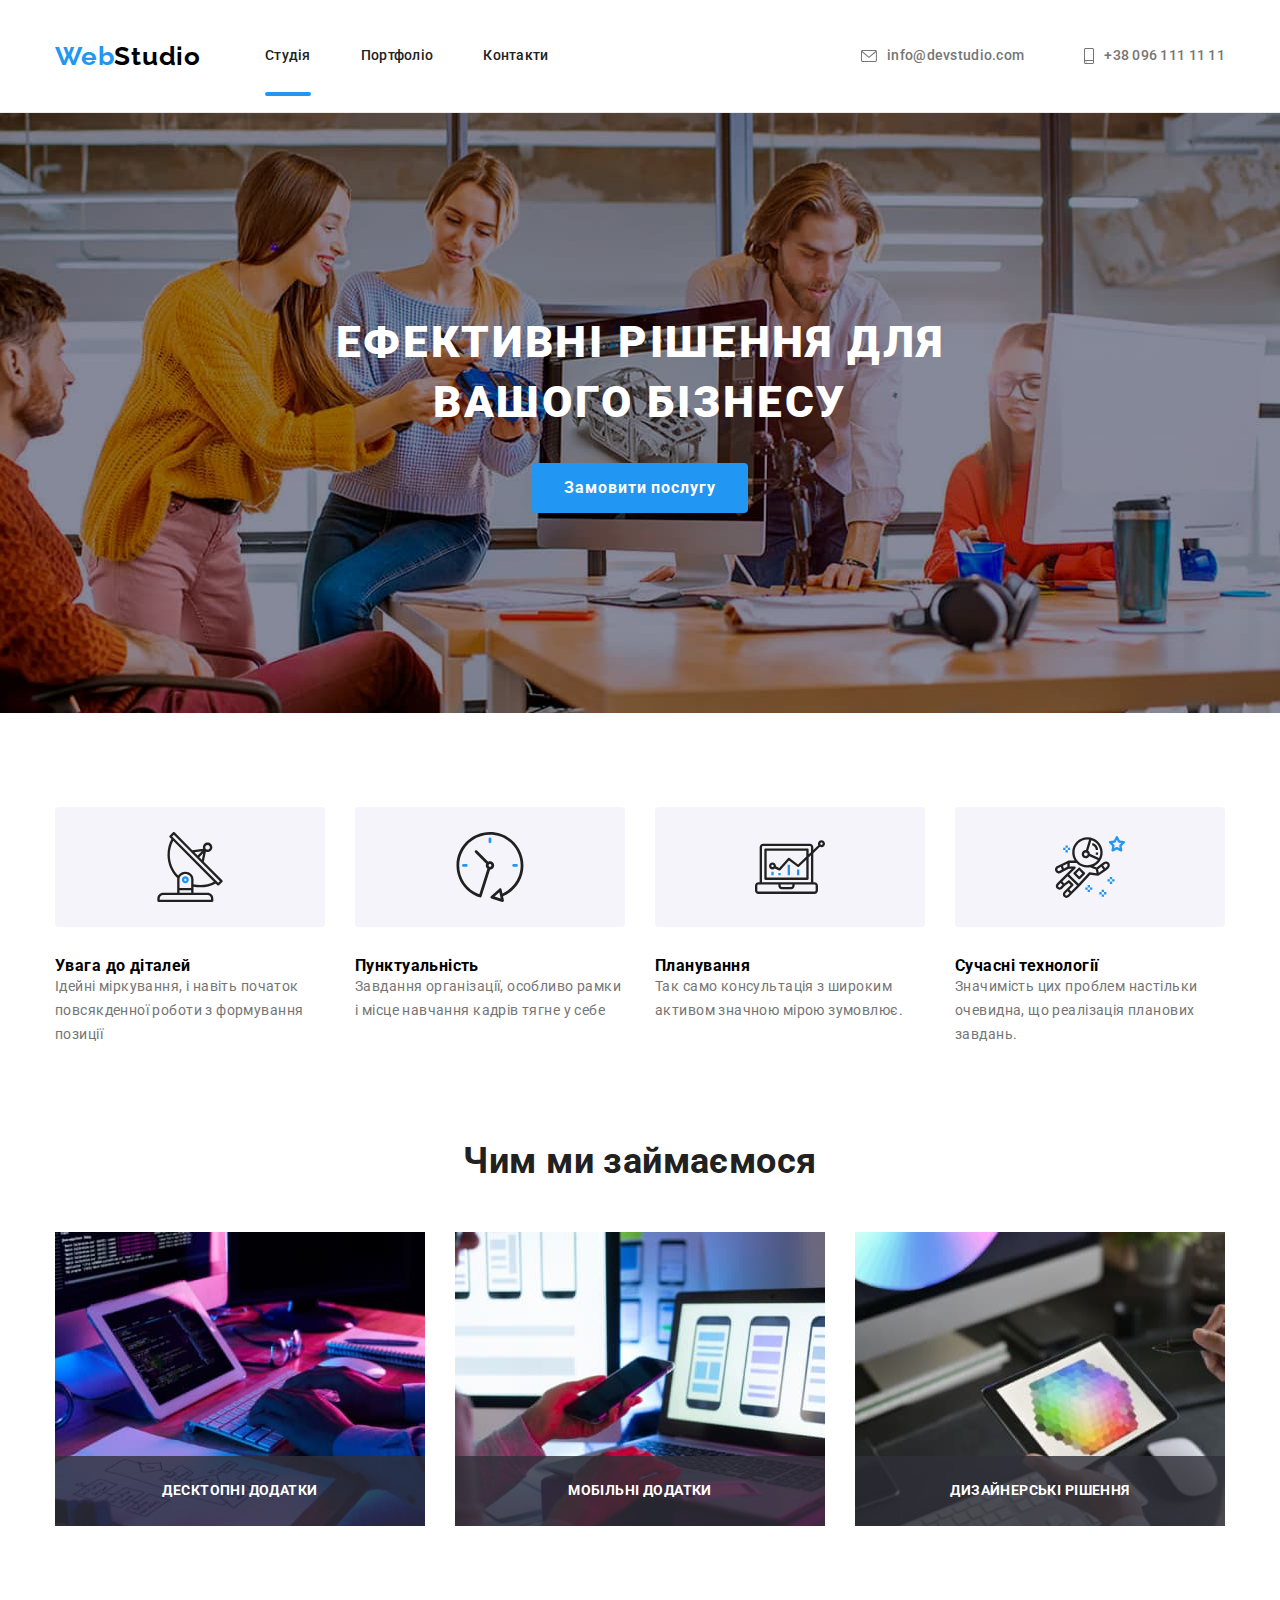
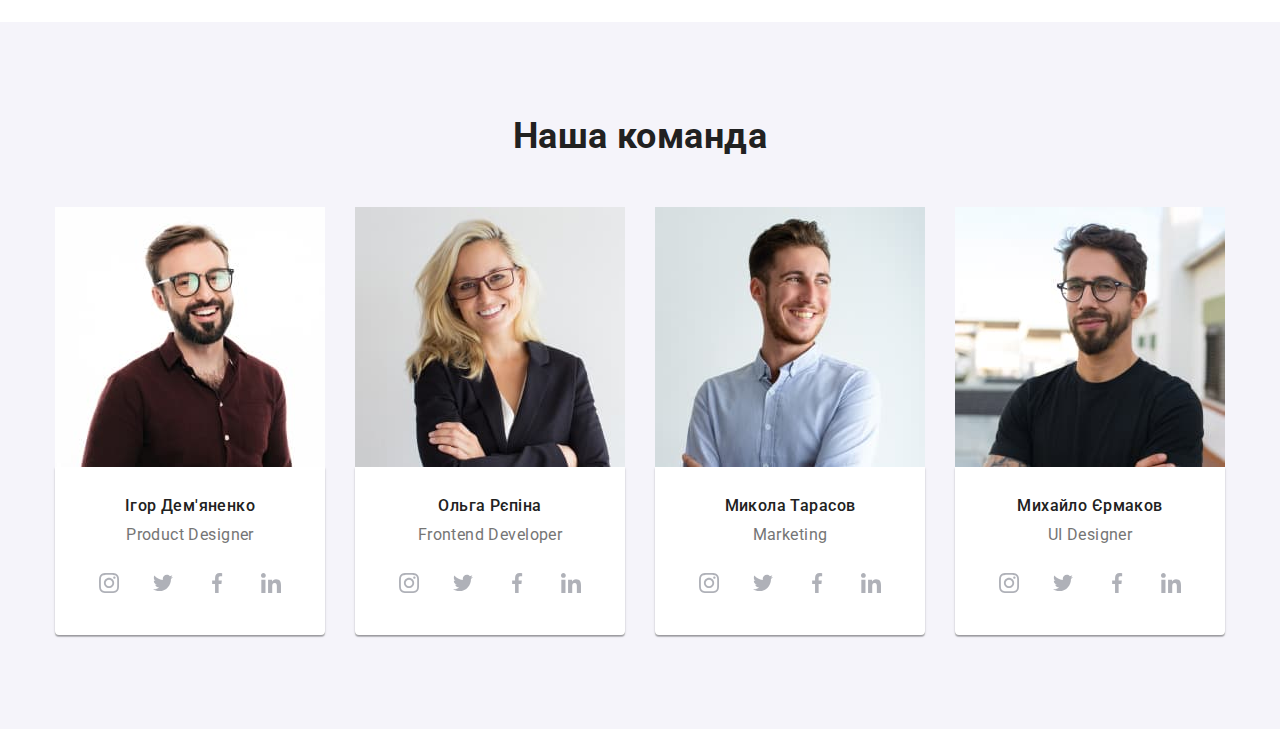
==== commit ae6bc046: "add_block_about-our" ====
--- a/index.html
+++ b/index.html
@@ -147,7 +147,7 @@
     </div>
     </section>
 <!--About our-->
-    <!--<section class="products">
+    <section class="products">
         <div class="container">
         <h2 class="title">Чим ми займаємося</h2>
             <ul class="products-work list">
@@ -183,9 +183,9 @@
                 </li>
             </ul>
         </div>
-    </section>-->
+    </section>
 <!--About comandos-->
-    <!--<section class="our-comandos">
+    <section class="our-comandos">
         <div class="container">
             <h2 class="comandos-title">Наша команда</h2>
             <ul class="comandos-team list">
@@ -380,7 +380,7 @@
         </div>
     </section>
             </div>
-    </section>-->
+    </section>
 <!--Our-clients-->
 <!--<section class="section-clients">
     <div class="container">
--- a/css/main.min.css
+++ b/css/main.min.css
@@ -1 +1 @@
-:root{--accent-color: #2196F3;--text-title-color: #212121;--text-color: #757575;--banner-color: #2F303A;--white-color: #FFFFFF;--button-colour: #188CE8;--border-header: #ECECEC;--comandos-color: #F5F4FA;--portfolio-box: #EEEEEE;--banner-bg-color: #C4C4C4;--icon-color: #AFB1B8;--bg-color-text: rgba(47, 48, 58, 0.8);--bg-color-icon: rgba(255, 255, 255, 0.1);--backdrop-color: rgba(0, 0, 0, 0.2);--timing-function: cubic-bezier(0.4, 0, 0.2, 1);--overlay-portfolio: rgba(33, 150, 243, 0.9);--mobile-border: rgba(33, 33, 33, 0.2);--primery-font: "Roboto", sans-serif}.visually-hidden{position:absolute;white-space:nowrap;width:1px;height:1px;overflow:hidden;border:0;padding:0;clip:rect(0 0 0 0);clip-path:inset(50%)}h1,h2,h3,h4,p{margin-top:0;margin-bottom:0}ul,ol{margin-top:0;margin-bottom:0;padding-left:0}.link{text-decoration:none}.list{list-style:none}img{display:block}body{font-family:var(--primery-font);font-size:14px;letter-spacing:.03em;line-height:1.14}.container{width:100%;padding-left:15px;padding-right:15px}@media screen and (min-width: 480px){.container{width:480px;margin-left:auto;margin-right:auto}}@media screen and (min-width: 768px){.container{width:738px}}@media screen and (min-width: 1200px){.container{width:1200px}}.banner__button{font-family:"Roboto",sans-serif;font-style:normal;font-weight:700;font-size:16px;line-height:1.87;display:block;padding:10px 32px;border-radius:4px;border:none;margin-right:auto;margin-left:auto;letter-spacing:.06em;cursor:pointer;background-color:var(--accent-color);color:var(--white-color);transition:background-color 250ms var(--timing-function)}.banner__button:hover,.banner__button:focus{background-color:var(--button-colour);box-shadow:0px 4px 4px rgba(0,0,0,.15);border-radius:4px}.logo-header{color:#000;padding-top:24px;padding-bottom:24px}.logo{font-family:"Raleway",sans-serif;font-weight:700;font-size:26px;line-height:1.19;letter-spacing:.03em;color:var(--accent-color)}.logo-head{margin-right:93px}.logo-footer{color:var(--white-color)}.logo-indent{margin-bottom:20px;display:block}.backdrop{position:fixed;top:0;left:0;z-index:100;width:100%;height:100%;background-color:var(--backdrop-color);transition:opacity 250ms var(--timing-function),visibility 250ms var(--timing-function)}.backdrop.is-hidden{visibility:hidden;opacity:0;pointer-events:none}.modal{position:absolute;top:50%;left:50%;transform:translate(-50%, -50%);width:528px;height:580px;padding:40px;background-color:var(--white-color);box-shadow:0px 1px 3px rgba(0,0,0,.12),0px 1px 1px rgba(0,0,0,.14),0px 2px 1px rgba(0,0,0,.2);border-radius:4px}.modal-close-button{position:absolute;top:8px;right:8px;display:flex;align-items:center;justify-content:center;width:30px;height:30px;border-radius:50%;background-color:rgba(0,0,0,0);border:1px solid rgba(0,0,0,.1);padding:0px;transition:border 250ms var(--timing-function)}.modal-close-button:hover,.modal-close-button:focus{border:1px solid var(--accent-color)}.modal-close-icon{transition:fill 250ms var(--timing-function)}.modal-close-icon:focus,.modal-close-icon:hover{cursor:pointer;fill:var(--accent-color)}.modal-title{font-family:var(--primery-font);font-style:normal;font-weight:700;font-size:20px;line-height:1,15;text-align:center;letter-spacing:.03em;margin-bottom:12px;color:var(--text-title-color)}.modal-form{display:flex;flex-direction:column}.modal-from-input{width:100%;height:40px;cursor:pointer;padding-left:42px;border-radius:4px;border:1px solid rgba(33,33,33,.2);transition:border-color 250ms var(--timing-function)}.modal-from-input:focus{outline:none;border-color:var(--accent-color)}.modal-form-icon{position:absolute;top:50%;left:12px;transform:translateY(-50%);display:block;fill:var(--text-title-color);transition:fill 250ms var(--timing-function)}.modal-from-input:focus+.modal-form-icon{fill:var(--accent-color)}.modal-form-name{display:block;margin-bottom:4px;font-family:var(--primery-font);font-style:normal;font-weight:400;font-size:12px;line-height:1,16;letter-spacing:.01em;color:var(--text-color)}.modal-form-field{margin-bottom:10px}.modal-form-input-wrapper{position:relative;display:block}.modal-form-message{display:block;width:100%;height:96px;border-radius:4px;border:1px solid rgba(33,33,33,.2);padding-left:16px;padding-right:16px;padding-top:12px;padding-bottom:12px;resize:none;cursor:pointer;transition:border-color 250ms var(--timing-function)}.modal-form-message:focus{outline:none;border-color:var(--accent-color)}.modal-form-message::placeholder{color:rgba(117,117,117,.5);font-size:12px}.modal-form-own-check{width:16px;height:15px;border-radius:2px;border:1px solid var(--text-title-color);cursor:pointer;margin-right:7px}.modal-check:checked+.modal-form-own-check{background-color:var(--accent-color);border:none}.modal-check:focus+.modal-form-own-check{box-shadow:0 0 0 2px var(--accent-color)}.modal-form-own-icon{display:none;fill:var(--white-color)}.modal-check:checked+.modal-form-own-check .modal-form-own-icon{display:block}.modal-check{appearance:none;position:absolute}.modal-form-check{display:flex;align-items:center;margin-bottom:25px;justify-content:center}.modal-form-send{width:200px;height:50px;font-family:"Roboto",sans-serif;font-style:normal;font-weight:700;font-size:16px;line-height:1.87;display:block;padding:10px 32px;border-radius:4px;border:none;margin-right:auto;margin-left:auto;letter-spacing:.06em;cursor:pointer;background-color:var(--accent-color);color:var(--white-color);transition:background-color 250ms var(--timing-function)}.modal-form-send:hover,.modal-form-send:focus{background-color:var(--button-colour);box-shadow:0px 4px 4px rgba(0,0,0,.15);border-radius:4px}.modal-form-own-text{color:var(--accent-color)}@media screen and (max-width: 767px){.mobile-menu{position:fixed;top:0;left:0;z-index:100;width:100%;height:100%;background-color:var(--white-color);transform:translateX(100%);overflow:auto}.mobile-menu__container{position:relative;padding-left:40px}.mobile-menu.is-open{transform:translateX(0)}.js-close-menu{position:absolute;top:10px;right:15px}.mobile-nav{display:flex;flex-direction:column;row-gap:32px;align-items:flex-start;margin-bottom:306px}.mobile-nav__link{font-weight:500;font-size:40px;line-height:1.18;text-align:center;letter-spacing:.02em;color:var(--text-title-color);transition:color 250ms var(--timing-function) linear}.mobile-nav__link:hover,.mobile-nav__link:focus{color:var(--accent-color)}.mobile-nav__link--current{color:var(--accent-color)}.mobile-contacts{display:flex;flex-direction:column;row-gap:32px;align-items:flex-start;margin-bottom:64px}.mobile-contacts__link{display:block;font-weight:500;font-size:34px;line-height:40px;letter-spacing:.02em;color:var(--text-color);transition:color 250ms var(--timing-function) linear}.mobile-contacts__link:hover,.mobile-contacts__link:focus{color:var(--accent-color)}.mobile-contacts__link .mobile-contacts__link--size{font-size:24px;line-height:28px}.mobile-contacts__link--size{font-weight:500;font-size:24px;line-height:28px}.mobile-social{display:flex;column-gap:20px;align-items:center}.mobile-social__item{position:relative}.mobile-social__item:not(:last-child)::after{content:"";position:absolute;right:-10px;top:50%;transform:translateY(-50%);display:block;width:1px;height:22px;background-color:var(--mobile-border)}.mobile-social__link{font-weight:500px;font-size:18px;line-height:1.22;color:var(--accent-color)}.mobile-menu__close-btn{position:absolute;top:10px;right:15px;background-color:rgba(0,0,0,0);border:0;padding:0;line-height:0;cursor:pointer;fill:currentColor;transition:color var(--timing-function);background-color:var(--timing-function)}.mobile-menu__close-btn:hover,.mobile-menu__close-btn:focus{fill:var(--accent-color)}}@media screen and (max-width: 767px)and (min-width: 768px){.mobile-menu__close-btn{display:none}}@media screen and (max-width: 767px){.mobile-menu__close-icon{width:40px;height:40px}}@media screen and (max-width: 767px)and (max-width: 767px){.menu{display:none}.contacts-list{display:none}}@media screen and (min-width: 768px){.mobile-menu{display:none}}@media screen and (max-width: 767px){.menu{display:none}.contacts-list{display:none}.open-mobile-menu-btn{line-height:0;border:none;background-color:rgba(0,0,0,0);padding:0}.open-mobile-menu-btn_icon{width:40px;height:40px}}.header{padding-top:16px;padding-bottom:16px}.header__envelope{display:flex;align-items:center;justify-content:space-between}@media screen and (min-width: 768px){.open-mobile-menu-btn{display:none}.header__navigation{display:flex;align-items:center}.logo-head{margin-right:64px}.menu{display:flex;column-gap:50px;align-items:center}.menu__link{position:relative;font-weight:500;letter-spacing:.02em;padding-top:32px;display:inline-block;color:var(--text-title-color);transition:color 250ms var(--timing-function) linear;padding-bottom:32px}.menu__link:hover,.menu__link:focus,.current{color:var(--accent-color)}.menu__current::after{content:"";position:absolute;left:0;bottom:0;display:inline-block;width:100%;height:4px;background-color:var(--accent-color);border-radius:2px;transition:color 250ms var(--timing-function)}.contacts-list{display:flex;flex-direction:column;margin-left:auto;gap:10px}.contacts-list__link{display:flex;align-items:center;font-weight:500;letter-spacing:.02em;line-height:1.14;color:var(--text-color);transition:color 250ms var(--timing-function)}.contacts-list__link:hover,.contacts-list__link:focus,.contacts-list__link .current{color:var(--accent-color)}.contacts-list__item:not(:last-child){line-height:1.14}.contacts-list__iconmail{margin-right:10px;fill:currentColor}.contacts-list__icontel{margin-right:10px;fill:currentColor}}@media screen and (min-width: 1200px){.header{border-bottom:1px solid var(--border-header)}.contacts-list{display:flex;flex-direction:row;margin-left:auto}.contacts-list__link{display:flex;align-items:center;font-weight:500;letter-spacing:.02em;padding-top:32px;padding-bottom:32px;line-height:1.14;color:var(--text-color);transition:color 250ms var(--timing-function)}.contacts-list__link:hover,.contacts-list__link:focus,.contacts-list__link .current{color:var(--accent-color)}.contacts-list__item:not(:last-child){margin-right:50px;line-height:1.14}}.banner{padding-top:118px;padding-bottom:118px;background-color:var(--banner-bg-color);background-image:linear-gradient(rgba(47, 48, 58, 0.4), rgba(47, 48, 58, 0.4)),url(../images/mobile/header1.jpg);background-repeat:no-repeat;background-position:center;background-size:480px}@media screen and (min-device-pixel-ratio: 2)and (max-width: 767px),screen and (min-resolution: 192dpi)and (max-width: 767px),screen and (min-resolution: 2dppx)and (max-width: 767px){.banner .banner{background-image:url(../images/mobile/header2.jpg)}}@media screen and (min-width: 768px){.banner{background-image:linear-gradient(rgba(47, 48, 58, 0.4), rgba(47, 48, 58, 0.4)),url(../images/tablet/header1.jpg);background-size:768px}}@media screen and (min-device-pixel-ratio: 2)and (min-width: 768px),screen and (min-resolution: 192dpi)and (min-width: 768px),screen and (min-resolution: 2dppx)and (min-width: 768px){.banner .banner{background-image:url(../images/tablet/header2.jpg)}}@media screen and (min-width: 1200px){.banner{background-image:url(../images/desktop/header1.jpg);padding-top:200px;padding-bottom:200px;background-size:cover}}@media screen and (min-device-pixel-ratio: 2)and (min-width: 1200px),screen and (min-resolution: 192dpi)and (min-width: 1200px),screen and (min-resolution: 2dppx)and (min-width: 1200px){.banner .banner{background-image:url(../images/desktop/header2.jpg)}}.banner__box{max-width:360px;text-align:center;margin-right:auto;margin-left:auto}@media screen and (min-width: 768px){.banner__box{max-width:360px}}@media screen and (min-width: 1200px){.banner__box{max-width:696px}}.banner__title{font-style:normal;font-weight:900;font-size:26px;line-height:1.61;text-align:center;letter-spacing:.06em;text-transform:uppercase;margin-left:auto;margin-right:auto;margin-bottom:30px;color:var(--white-color)}@media screen and (min-width: 1200px){.banner__title{font-size:44px;line-height:1.36}}.overlay{max-width:1600px;height:600px;margin-left:auto;margin-right:auto;background-image:linear-gradient(to right, rgba(47, 48, 58, 0.4), rgba(47, 48, 58, 0.4)),url(../images/banner_main.jpg);background-repeat:no-repeat;background-position:center;background-size:cover}@media screen and (max-width: 767px){.advantages{padding-top:60px;padding-bottom:60px}.advantages-roster__title{font-style:normal;text-align:center;font-weight:700;font-size:14px;text-transform:uppercase;margin-bottom:10px;color:var(--text-title-color)}.advantages-roster{display:flex;gap:30px;flex-direction:column}.backgraund{display:flex;max-width:450px;background-color:var(--comandos-color);height:120px;align-items:center;justify-content:center;margin-bottom:30px;border:none;border-radius:4px}}.backgraund__icon{width:70px;height:70px}.advantages-roster__text{font-style:normal;line-height:1.71;color:var(--text-color)}@media screen and (min-width: 768px){.advantages{padding-top:60px;padding-bottom:60px}.advantages-roster{display:flex;gap:30px;flex-wrap:wrap}.backgraund{display:flex;max-width:450px;background-color:var(--comandos-color);width:354px;height:120px;align-items:center;justify-content:center;margin-bottom:30px;border:none;border-radius:4px}.advantages-roster__item{width:calc((100% - 30px)/2)}}@media screen and (min-width: 1200px){.advantages{padding-top:94px;padding-bottom:94px}.advantages-roster{display:flex;gap:30px;flex-wrap:wrap}.backgraund{display:flex;max-width:450px;background-color:var(--comandos-color);width:270px;height:120px;align-items:center;justify-content:center;margin-bottom:30px;border:none;border-radius:4px}.advantages-roster__item{width:calc((100% - 90px)/4)}}.products{padding-top:94px;padding-bottom:94px}.title,.clients,.comandos-title{font-style:normal;font-weight:700;font-size:36px;text-align:center;margin-bottom:50px;color:var(--text-title-color)}.products-work{display:flex;align-items:center}.products-work__item{position:relative}.products-work__item:not(:last-child){margin-right:30px}.products-work__overlay{position:absolute;bottom:0%;left:0%;width:100%;height:70px;background-color:var(--bg-color-text);display:flex;align-items:center;justify-content:center}.products-work__img{display:block}.products-work__text{font-family:"Roboto",sans-serif;font-weight:700;font-size:14px;line-height:1,14;text-align:center;text-transform:uppercase;color:var(--white-color)}.our-comandos{padding-bottom:94px;padding-top:94px;background-color:var(--comandos-color)}.comandos-team{display:flex;align-items:center}.comandos-list:not(:last-child){margin-right:30px}.box-color{background-color:var(--white-color)}.work-position{padding-top:30px;padding-bottom:30px;padding-left:30px;padding-right:30px;box-shadow:0px 1px 3px rgba(0,0,0,.12),0px 1px 1px rgba(0,0,0,.14),0px 2px 1px rgba(0,0,0,.2);border-radius:0px 0px 4px 4px}.social-list-icon{width:20px;height:20px}.social-list,.social-list-footer{display:flex;align-items:center;justify-content:center;column-gap:10px}.social-list-link{display:flex;align-items:center;justify-content:center;width:44px;height:44px;border-radius:50%;fill:var(--icon-color);background-color:var(--white-color);transition:background-color 250ms var(--timing-function),fill 250ms var(--timing-function)}.social-list-link:hover,.social-list-link:focus{fill:var(--white-color);background-color:var(--accent-color)}.name{font-style:normal;font-weight:500;font-size:16px;line-height:1.18;text-align:center;margin-bottom:10px;color:var(--text-title-color)}.name-text{font-style:normal;font-size:16px;line-height:1.18;text-align:center;color:var(--text-color);margin-bottom:16px}.section-clients{padding-top:94px;padding-bottom:94px}.clients-list{display:flex;justify-content:center;gap:30px}.client-link{display:flex;align-items:center;justify-content:center;width:170px;height:92px;border:1px solid var(--icon-color);border-radius:4px;color:var(--icon-color);transition:color 250ms var(--timing-function),border-color 250ms var(--timing-function)}.client-link:hover,.client-link:focus{border-color:var(--accent-color);color:var(--accent-color)}.client-icon{fill:currentColor;width:106px;height:60px}.portfolio-work{display:flex;gap:30px;align-items:center;flex-wrap:wrap}.port-link{display:block}.port-link:hover,.port-link:focus{box-shadow:0px 1px 1px rgba(0,0,0,.12),0px 4px 4px rgba(0,0,0,.06),1px 4px 6px rgba(0,0,0,.16)}.portfolio-block{position:relative;overflow:hidden}.portfolio-title{font-weight:700;font-size:18px;line-height:2;letter-spacing:.06em;margin-bottom:4px;color:var(--text-title-color)}.portfolio-info{font-size:16px;line-height:1.9;color:var(--text-color)}.portfolio-box{padding:20px 24px;border:1px solid var(--portfolio-box)}.overlay-portfolio{position:absolute;top:0;left:0;height:100%;width:100%;background-color:var(--overlay-portfolio);opacity:.9;color:var(--white-color);padding:63px 24px;overflow:hidden;transform:translateY(101%);transition:transform 250ms var(--timing-function),backgraund-color 250ms var(--timing-function)}.port-link:hover .overlay-portfolio,.port-link:focus .overlay-portfolio{transform:translateY(0%)}.overlay-text{font-style:normal;font-size:18px;line-height:1.56;color:var(--white-color)}.portfolio{padding-top:94px;padding-bottom:94px}.portfolio-btn-roster{display:flex;align-items:center;justify-content:center;margin-bottom:50px}.portfolio-item:not(:last-child){margin-right:8px}.button-portfolio{font-family:"Roboto",sans-serif;font-weight:500;font-size:16px;line-height:1.62;text-align:center;letter-spacing:.03em;padding:6px 22px;margin-left:auto;border:none;border-radius:4px;color:var(--text-title-color);transition:color 250ms var(--timing-function),background-color 250ms var(--timing-function),box-shadow 250ms var(--timing-function),border-radius 250ms var(--timing-function)}.button-portfolio:hover,.button-portfolio:focus{background-color:var(--accent-color);color:var(--white-color);box-shadow:0px 3px 1px rgba(0,0,0,.1),0px 1px 2px rgba(0,0,0,.08),0px 2px 2px rgba(0,0,0,.12);border-radius:4px}.button-portfolio,.hero-button{cursor:pointer}.footer-block{display:flex;align-items:baseline}.contacts-footer{margin-right:70px}.nav-contacts-footer{font-weight:500;letter-spacing:.02em;line-height:1.14;color:var(--text-color);transition:color 250ms var(--timing-function)}.nav-contacts-footer:hover,.nav-contacts-footer:focus,.nav-contacts-footer .current{color:var(--accent-color)}.footer-color{padding-top:60px;padding-bottom:60px;background:var(--banner-color)}.adress{font-style:normal;line-height:1.71;color:var(--white-color)}.footer-list:not(:last-child){margin-bottom:9px}.footer-contacts{font-style:normal;line-height:1.71;color:rgba(255,255,255,.6)}.footer-social{width:206px;height:80px;margin-right:93px}.follow{margin-bottom:20px;font-weight:700;font-size:14px;line-height:1,14;text-transform:uppercase;color:var(--white-color)}.social-list-link-footer{display:flex;align-items:center;justify-content:center;width:44px;height:44px;border-radius:50%;background-color:var(--bg-color-icon);transition:background-color 250ms var(--timing-function)}.social-list-link-footer:hover,.social-list-link-footer:focus{background-color:var(--accent-color)}.social-list-icon-footer{fill:var(--white-color);width:20px;height:20px}.mailing{width:570px}.mailing-text{font-family:var(--primery-font);margin-bottom:20px;font-weight:700;font-size:14px;text-transform:uppercase;color:var(--white-color)}.mailing-box{display:flex}.mailing-input{width:358px;height:50px;margin-right:12px;border-radius:4px;padding:12px;background-color:inherit;color:var(--white-color);cursor:pointer;border:1px solid rgba(255,255,255,.3);filter:drop-shadow(0px 4px 4px rgba(0, 0, 0, 0.15));transition:border-color 250ms var(--timing-function)}.mailing-input:focus{border-color:var(--white-color);outline:none}.mailing-button{display:flex;justify-content:center;align-items:center;border:none;width:200px;height:50px;background-color:var(--accent-color);border-radius:4px;color:var(--white-color);font-weight:700;font-size:16px;line-height:1,87;letter-spacing:.06em;padding:10px 28px;cursor:pointer;transition:background-color 250ms var(--timing-function)}.mailing-button:hover,.mailing-button:focus{background-color:var(--accent-color);color:var(--white-color);box-shadow:0px 3px 1px rgba(0,0,0,.1),0px 1px 2px rgba(0,0,0,.08),0px 2px 2px rgba(0,0,0,.12);border-radius:4px}.icon-send{width:24px;height:24px;margin-left:10px}/*# sourceMappingURL=main.min.css.map */+:root{--accent-color: #2196F3;--text-title-color: #212121;--text-color: #757575;--banner-color: #2F303A;--white-color: #FFFFFF;--button-colour: #188CE8;--border-header: #ECECEC;--comandos-color: #F5F4FA;--portfolio-box: #EEEEEE;--banner-bg-color: #C4C4C4;--icon-color: #AFB1B8;--bg-color-text: rgba(47, 48, 58, 0.8);--bg-color-icon: rgba(255, 255, 255, 0.1);--backdrop-color: rgba(0, 0, 0, 0.2);--timing-function: cubic-bezier(0.4, 0, 0.2, 1);--overlay-portfolio: rgba(33, 150, 243, 0.9);--mobile-border: rgba(33, 33, 33, 0.2);--primery-font: "Roboto", sans-serif}.visually-hidden{position:absolute;white-space:nowrap;width:1px;height:1px;overflow:hidden;border:0;padding:0;clip:rect(0 0 0 0);clip-path:inset(50%)}h1,h2,h3,h4,p{margin-top:0;margin-bottom:0}ul,ol{margin-top:0;margin-bottom:0;padding-left:0}.link{text-decoration:none}.list{list-style:none}img{display:block}body{font-family:var(--primery-font);font-size:14px;letter-spacing:.03em;line-height:1.14}.container{width:100%;padding-left:15px;padding-right:15px}@media screen and (min-width: 480px){.container{width:480px;margin-left:auto;margin-right:auto}}@media screen and (min-width: 768px){.container{width:738px}}@media screen and (min-width: 1200px){.container{width:1200px}}.banner__button{font-family:"Roboto",sans-serif;font-style:normal;font-weight:700;font-size:16px;line-height:1.87;display:block;padding:10px 32px;border-radius:4px;border:none;margin-right:auto;margin-left:auto;letter-spacing:.06em;cursor:pointer;background-color:var(--accent-color);color:var(--white-color);transition:background-color 250ms var(--timing-function)}.banner__button:hover,.banner__button:focus{background-color:var(--button-colour);box-shadow:0px 4px 4px rgba(0,0,0,.15);border-radius:4px}.logo-header{color:#000;padding-top:24px;padding-bottom:24px}.logo{font-family:"Raleway",sans-serif;font-weight:700;font-size:26px;line-height:1.19;letter-spacing:.03em;color:var(--accent-color)}.logo-head{margin-right:93px}.logo-footer{color:var(--white-color)}.logo-indent{margin-bottom:20px;display:block}.backdrop{position:fixed;top:0;left:0;z-index:100;width:100%;height:100%;background-color:var(--backdrop-color);transition:opacity 250ms var(--timing-function),visibility 250ms var(--timing-function)}.backdrop.is-hidden{visibility:hidden;opacity:0;pointer-events:none}.modal{position:absolute;top:50%;left:50%;transform:translate(-50%, -50%);width:528px;height:580px;padding:40px;background-color:var(--white-color);box-shadow:0px 1px 3px rgba(0,0,0,.12),0px 1px 1px rgba(0,0,0,.14),0px 2px 1px rgba(0,0,0,.2);border-radius:4px}.modal-close-button{position:absolute;top:8px;right:8px;display:flex;align-items:center;justify-content:center;width:30px;height:30px;border-radius:50%;background-color:rgba(0,0,0,0);border:1px solid rgba(0,0,0,.1);padding:0px;transition:border 250ms var(--timing-function)}.modal-close-button:hover,.modal-close-button:focus{border:1px solid var(--accent-color)}.modal-close-icon{transition:fill 250ms var(--timing-function)}.modal-close-icon:focus,.modal-close-icon:hover{cursor:pointer;fill:var(--accent-color)}.modal-title{font-family:var(--primery-font);font-style:normal;font-weight:700;font-size:20px;line-height:1,15;text-align:center;letter-spacing:.03em;margin-bottom:12px;color:var(--text-title-color)}.modal-form{display:flex;flex-direction:column}.modal-from-input{width:100%;height:40px;cursor:pointer;padding-left:42px;border-radius:4px;border:1px solid rgba(33,33,33,.2);transition:border-color 250ms var(--timing-function)}.modal-from-input:focus{outline:none;border-color:var(--accent-color)}.modal-form-icon{position:absolute;top:50%;left:12px;transform:translateY(-50%);display:block;fill:var(--text-title-color);transition:fill 250ms var(--timing-function)}.modal-from-input:focus+.modal-form-icon{fill:var(--accent-color)}.modal-form-name{display:block;margin-bottom:4px;font-family:var(--primery-font);font-style:normal;font-weight:400;font-size:12px;line-height:1,16;letter-spacing:.01em;color:var(--text-color)}.modal-form-field{margin-bottom:10px}.modal-form-input-wrapper{position:relative;display:block}.modal-form-message{display:block;width:100%;height:96px;border-radius:4px;border:1px solid rgba(33,33,33,.2);padding-left:16px;padding-right:16px;padding-top:12px;padding-bottom:12px;resize:none;cursor:pointer;transition:border-color 250ms var(--timing-function)}.modal-form-message:focus{outline:none;border-color:var(--accent-color)}.modal-form-message::placeholder{color:rgba(117,117,117,.5);font-size:12px}.modal-form-own-check{width:16px;height:15px;border-radius:2px;border:1px solid var(--text-title-color);cursor:pointer;margin-right:7px}.modal-check:checked+.modal-form-own-check{background-color:var(--accent-color);border:none}.modal-check:focus+.modal-form-own-check{box-shadow:0 0 0 2px var(--accent-color)}.modal-form-own-icon{display:none;fill:var(--white-color)}.modal-check:checked+.modal-form-own-check .modal-form-own-icon{display:block}.modal-check{appearance:none;position:absolute}.modal-form-check{display:flex;align-items:center;margin-bottom:25px;justify-content:center}.modal-form-send{width:200px;height:50px;font-family:"Roboto",sans-serif;font-style:normal;font-weight:700;font-size:16px;line-height:1.87;display:block;padding:10px 32px;border-radius:4px;border:none;margin-right:auto;margin-left:auto;letter-spacing:.06em;cursor:pointer;background-color:var(--accent-color);color:var(--white-color);transition:background-color 250ms var(--timing-function)}.modal-form-send:hover,.modal-form-send:focus{background-color:var(--button-colour);box-shadow:0px 4px 4px rgba(0,0,0,.15);border-radius:4px}.modal-form-own-text{color:var(--accent-color)}@media screen and (max-width: 767px){.mobile-menu{position:fixed;top:0;left:0;z-index:100;width:100%;height:100%;background-color:var(--white-color);transform:translateX(100%);overflow:auto}.mobile-menu__container{position:relative;padding-left:40px}.mobile-menu.is-open{transform:translateX(0)}.js-close-menu{position:absolute;top:10px;right:15px}.mobile-nav{display:flex;flex-direction:column;row-gap:32px;align-items:flex-start;margin-bottom:306px}.mobile-nav__link{font-weight:500;font-size:40px;line-height:1.18;text-align:center;letter-spacing:.02em;color:var(--text-title-color);transition:color 250ms var(--timing-function) linear}.mobile-nav__link:hover,.mobile-nav__link:focus{color:var(--accent-color)}.mobile-nav__link--current{color:var(--accent-color)}.mobile-contacts{display:flex;flex-direction:column;row-gap:32px;align-items:flex-start;margin-bottom:64px}.mobile-contacts__link{display:block;font-weight:500;font-size:34px;line-height:40px;letter-spacing:.02em;color:var(--text-color);transition:color 250ms var(--timing-function) linear}.mobile-contacts__link:hover,.mobile-contacts__link:focus{color:var(--accent-color)}.mobile-contacts__link .mobile-contacts__link--size{font-size:24px;line-height:28px}.mobile-contacts__link--size{font-weight:500;font-size:24px;line-height:28px}.mobile-social{display:flex;column-gap:20px;align-items:center}.mobile-social__item{position:relative}.mobile-social__item:not(:last-child)::after{content:"";position:absolute;right:-10px;top:50%;transform:translateY(-50%);display:block;width:1px;height:22px;background-color:var(--mobile-border)}.mobile-social__link{font-weight:500px;font-size:18px;line-height:1.22;color:var(--accent-color)}.mobile-menu__close-btn{position:absolute;top:10px;right:15px;background-color:rgba(0,0,0,0);border:0;padding:0;line-height:0;cursor:pointer;fill:currentColor;transition:color var(--timing-function);background-color:var(--timing-function)}.mobile-menu__close-btn:hover,.mobile-menu__close-btn:focus{fill:var(--accent-color)}}@media screen and (max-width: 767px)and (min-width: 768px){.mobile-menu__close-btn{display:none}}@media screen and (max-width: 767px){.mobile-menu__close-icon{width:40px;height:40px}}@media screen and (max-width: 767px)and (max-width: 767px){.menu{display:none}.contacts-list{display:none}}@media screen and (min-width: 768px){.mobile-menu{display:none}}@media screen and (max-width: 767px){.menu{display:none}.contacts-list{display:none}.open-mobile-menu-btn{line-height:0;border:none;background-color:rgba(0,0,0,0);padding:0}.open-mobile-menu-btn_icon{width:40px;height:40px}}.header{padding-top:16px;padding-bottom:16px}.header__envelope{display:flex;align-items:center;justify-content:space-between}@media screen and (min-width: 768px){.open-mobile-menu-btn{display:none}.header__navigation{display:flex;align-items:center}.logo-head{margin-right:64px}.menu{display:flex;column-gap:50px;align-items:center}.menu__link{position:relative;font-weight:500;letter-spacing:.02em;padding-top:32px;display:inline-block;color:var(--text-title-color);transition:color 250ms var(--timing-function) linear;padding-bottom:32px}.menu__link:hover,.menu__link:focus,.current{color:var(--accent-color)}.menu__current::after{content:"";position:absolute;left:0;bottom:0;display:inline-block;width:100%;height:4px;background-color:var(--accent-color);border-radius:2px;transition:color 250ms var(--timing-function)}.contacts-list{display:flex;flex-direction:column;margin-left:auto;gap:10px}.contacts-list__link{display:flex;align-items:center;font-weight:500;letter-spacing:.02em;line-height:1.14;color:var(--text-color);transition:color 250ms var(--timing-function)}.contacts-list__link:hover,.contacts-list__link:focus,.contacts-list__link .current{color:var(--accent-color)}.contacts-list__item:not(:last-child){line-height:1.14}.contacts-list__iconmail{margin-right:10px;fill:currentColor}.contacts-list__icontel{margin-right:10px;fill:currentColor}}@media screen and (min-width: 1200px){.header{border-bottom:1px solid var(--border-header)}.contacts-list{display:flex;flex-direction:row;margin-left:auto}.contacts-list__link{display:flex;align-items:center;font-weight:500;letter-spacing:.02em;padding-top:32px;padding-bottom:32px;line-height:1.14;color:var(--text-color);transition:color 250ms var(--timing-function)}.contacts-list__link:hover,.contacts-list__link:focus,.contacts-list__link .current{color:var(--accent-color)}.contacts-list__item:not(:last-child){margin-right:50px;line-height:1.14}}.banner{padding-top:118px;padding-bottom:118px;background-color:var(--banner-bg-color);background-image:linear-gradient(rgba(47, 48, 58, 0.4), rgba(47, 48, 58, 0.4)),url(../images/mobile/header1.jpg);background-repeat:no-repeat;background-position:center;background-size:480px}@media screen and (min-device-pixel-ratio: 2)and (max-width: 767px),screen and (min-resolution: 192dpi)and (max-width: 767px),screen and (min-resolution: 2dppx)and (max-width: 767px){.banner .banner{background-image:url(../images/mobile/header2.jpg)}}@media screen and (min-width: 768px){.banner{background-image:linear-gradient(rgba(47, 48, 58, 0.4), rgba(47, 48, 58, 0.4)),url(../images/tablet/header1.jpg);background-size:768px}}@media screen and (min-device-pixel-ratio: 2)and (min-width: 768px),screen and (min-resolution: 192dpi)and (min-width: 768px),screen and (min-resolution: 2dppx)and (min-width: 768px){.banner .banner{background-image:url(../images/tablet/header2.jpg)}}@media screen and (min-width: 1200px){.banner{background-image:url(../images/desktop/header1.jpg);padding-top:200px;padding-bottom:200px;background-size:cover}}@media screen and (min-device-pixel-ratio: 2)and (min-width: 1200px),screen and (min-resolution: 192dpi)and (min-width: 1200px),screen and (min-resolution: 2dppx)and (min-width: 1200px){.banner .banner{background-image:url(../images/desktop/header2.jpg)}}.banner__box{max-width:360px;text-align:center;margin-right:auto;margin-left:auto}@media screen and (min-width: 768px){.banner__box{max-width:360px}}@media screen and (min-width: 1200px){.banner__box{max-width:696px}}.banner__title{font-style:normal;font-weight:900;font-size:26px;line-height:1.61;text-align:center;letter-spacing:.06em;text-transform:uppercase;margin-left:auto;margin-right:auto;margin-bottom:30px;color:var(--white-color)}@media screen and (min-width: 1200px){.banner__title{font-size:44px;line-height:1.36}}.overlay{max-width:1600px;height:600px;margin-left:auto;margin-right:auto;background-image:linear-gradient(to right, rgba(47, 48, 58, 0.4), rgba(47, 48, 58, 0.4)),url(../images/banner_main.jpg);background-repeat:no-repeat;background-position:center;background-size:cover}@media screen and (max-width: 767px){.advantages{padding-top:60px;padding-bottom:60px}.advantages-roster__title{font-style:normal;text-align:center;font-weight:700;font-size:14px;text-transform:uppercase;margin-bottom:10px;color:var(--text-title-color)}.advantages-roster{display:flex;gap:30px;flex-direction:column}.backgraund{display:flex;max-width:450px;background-color:var(--comandos-color);height:120px;align-items:center;justify-content:center;margin-bottom:30px;border:none;border-radius:4px}}.backgraund__icon{width:70px;height:70px}.advantages-roster__text{font-style:normal;line-height:1.71;color:var(--text-color)}@media screen and (min-width: 768px){.advantages{padding-top:60px;padding-bottom:60px}.advantages-roster{display:flex;gap:30px;flex-wrap:wrap}.backgraund{display:flex;max-width:450px;background-color:var(--comandos-color);width:354px;height:120px;align-items:center;justify-content:center;margin-bottom:30px;border:none;border-radius:4px}.advantages-roster__item{width:calc((100% - 30px)/2)}}@media screen and (min-width: 1200px){.advantages{padding-top:94px;padding-bottom:94px}.advantages-roster{display:flex;gap:30px;flex-wrap:wrap}.backgraund{display:flex;max-width:450px;background-color:var(--comandos-color);width:270px;height:120px;align-items:center;justify-content:center;margin-bottom:30px;border:none;border-radius:4px}.advantages-roster__item{width:calc((100% - 90px)/4)}}@media screen and (max-width: 767px){.products{display:none}.products-work{display:none}}@media screen and (min-width: 768px){.products{display:none}.products-work{display:none}}@media screen and (min-width: 1200px){.products{display:block;padding-bottom:96px}.title,.clients,.comandos-title{font-style:normal;font-weight:700;font-size:36px;text-align:center;margin-bottom:50px;color:var(--text-title-color)}.products-work{display:flex;align-items:center}.products-work__item{position:relative}.products-work__item:not(:last-child){margin-right:30px}.products-work__overlay{position:absolute;bottom:0%;left:0%;width:100%;height:70px;background-color:var(--bg-color-text);display:flex;align-items:center;justify-content:center}.products-work__img{display:block}.products-work__text{font-family:"Roboto",sans-serif;font-weight:700;font-size:14px;line-height:1,14;text-align:center;text-transform:uppercase;color:var(--white-color)}}.our-comandos{padding-bottom:94px;padding-top:94px;background-color:var(--comandos-color)}.comandos-team{display:flex;align-items:center}.comandos-list:not(:last-child){margin-right:30px}.box-color{background-color:var(--white-color)}.work-position{padding-top:30px;padding-bottom:30px;padding-left:30px;padding-right:30px;box-shadow:0px 1px 3px rgba(0,0,0,.12),0px 1px 1px rgba(0,0,0,.14),0px 2px 1px rgba(0,0,0,.2);border-radius:0px 0px 4px 4px}.social-list-icon{width:20px;height:20px}.social-list,.social-list-footer{display:flex;align-items:center;justify-content:center;column-gap:10px}.social-list-link{display:flex;align-items:center;justify-content:center;width:44px;height:44px;border-radius:50%;fill:var(--icon-color);background-color:var(--white-color);transition:background-color 250ms var(--timing-function),fill 250ms var(--timing-function)}.social-list-link:hover,.social-list-link:focus{fill:var(--white-color);background-color:var(--accent-color)}.name{font-style:normal;font-weight:500;font-size:16px;line-height:1.18;text-align:center;margin-bottom:10px;color:var(--text-title-color)}.name-text{font-style:normal;font-size:16px;line-height:1.18;text-align:center;color:var(--text-color);margin-bottom:16px}.section-clients{padding-top:94px;padding-bottom:94px}.clients-list{display:flex;justify-content:center;gap:30px}.client-link{display:flex;align-items:center;justify-content:center;width:170px;height:92px;border:1px solid var(--icon-color);border-radius:4px;color:var(--icon-color);transition:color 250ms var(--timing-function),border-color 250ms var(--timing-function)}.client-link:hover,.client-link:focus{border-color:var(--accent-color);color:var(--accent-color)}.client-icon{fill:currentColor;width:106px;height:60px}.portfolio-work{display:flex;gap:30px;align-items:center;flex-wrap:wrap}.port-link{display:block}.port-link:hover,.port-link:focus{box-shadow:0px 1px 1px rgba(0,0,0,.12),0px 4px 4px rgba(0,0,0,.06),1px 4px 6px rgba(0,0,0,.16)}.portfolio-block{position:relative;overflow:hidden}.portfolio-title{font-weight:700;font-size:18px;line-height:2;letter-spacing:.06em;margin-bottom:4px;color:var(--text-title-color)}.portfolio-info{font-size:16px;line-height:1.9;color:var(--text-color)}.portfolio-box{padding:20px 24px;border:1px solid var(--portfolio-box)}.overlay-portfolio{position:absolute;top:0;left:0;height:100%;width:100%;background-color:var(--overlay-portfolio);opacity:.9;color:var(--white-color);padding:63px 24px;overflow:hidden;transform:translateY(101%);transition:transform 250ms var(--timing-function),backgraund-color 250ms var(--timing-function)}.port-link:hover .overlay-portfolio,.port-link:focus .overlay-portfolio{transform:translateY(0%)}.overlay-text{font-style:normal;font-size:18px;line-height:1.56;color:var(--white-color)}.portfolio{padding-top:94px;padding-bottom:94px}.portfolio-btn-roster{display:flex;align-items:center;justify-content:center;margin-bottom:50px}.portfolio-item:not(:last-child){margin-right:8px}.button-portfolio{font-family:"Roboto",sans-serif;font-weight:500;font-size:16px;line-height:1.62;text-align:center;letter-spacing:.03em;padding:6px 22px;margin-left:auto;border:none;border-radius:4px;color:var(--text-title-color);transition:color 250ms var(--timing-function),background-color 250ms var(--timing-function),box-shadow 250ms var(--timing-function),border-radius 250ms var(--timing-function)}.button-portfolio:hover,.button-portfolio:focus{background-color:var(--accent-color);color:var(--white-color);box-shadow:0px 3px 1px rgba(0,0,0,.1),0px 1px 2px rgba(0,0,0,.08),0px 2px 2px rgba(0,0,0,.12);border-radius:4px}.button-portfolio,.hero-button{cursor:pointer}.footer-block{display:flex;align-items:baseline}.contacts-footer{margin-right:70px}.nav-contacts-footer{font-weight:500;letter-spacing:.02em;line-height:1.14;color:var(--text-color);transition:color 250ms var(--timing-function)}.nav-contacts-footer:hover,.nav-contacts-footer:focus,.nav-contacts-footer .current{color:var(--accent-color)}.footer-color{padding-top:60px;padding-bottom:60px;background:var(--banner-color)}.adress{font-style:normal;line-height:1.71;color:var(--white-color)}.footer-list:not(:last-child){margin-bottom:9px}.footer-contacts{font-style:normal;line-height:1.71;color:rgba(255,255,255,.6)}.footer-social{width:206px;height:80px;margin-right:93px}.follow{margin-bottom:20px;font-weight:700;font-size:14px;line-height:1,14;text-transform:uppercase;color:var(--white-color)}.social-list-link-footer{display:flex;align-items:center;justify-content:center;width:44px;height:44px;border-radius:50%;background-color:var(--bg-color-icon);transition:background-color 250ms var(--timing-function)}.social-list-link-footer:hover,.social-list-link-footer:focus{background-color:var(--accent-color)}.social-list-icon-footer{fill:var(--white-color);width:20px;height:20px}.mailing{width:570px}.mailing-text{font-family:var(--primery-font);margin-bottom:20px;font-weight:700;font-size:14px;text-transform:uppercase;color:var(--white-color)}.mailing-box{display:flex}.mailing-input{width:358px;height:50px;margin-right:12px;border-radius:4px;padding:12px;background-color:inherit;color:var(--white-color);cursor:pointer;border:1px solid rgba(255,255,255,.3);filter:drop-shadow(0px 4px 4px rgba(0, 0, 0, 0.15));transition:border-color 250ms var(--timing-function)}.mailing-input:focus{border-color:var(--white-color);outline:none}.mailing-button{display:flex;justify-content:center;align-items:center;border:none;width:200px;height:50px;background-color:var(--accent-color);border-radius:4px;color:var(--white-color);font-weight:700;font-size:16px;line-height:1,87;letter-spacing:.06em;padding:10px 28px;cursor:pointer;transition:background-color 250ms var(--timing-function)}.mailing-button:hover,.mailing-button:focus{background-color:var(--accent-color);color:var(--white-color);box-shadow:0px 3px 1px rgba(0,0,0,.1),0px 1px 2px rgba(0,0,0,.08),0px 2px 2px rgba(0,0,0,.12);border-radius:4px}.icon-send{width:24px;height:24px;margin-left:10px}/*# sourceMappingURL=main.min.css.map */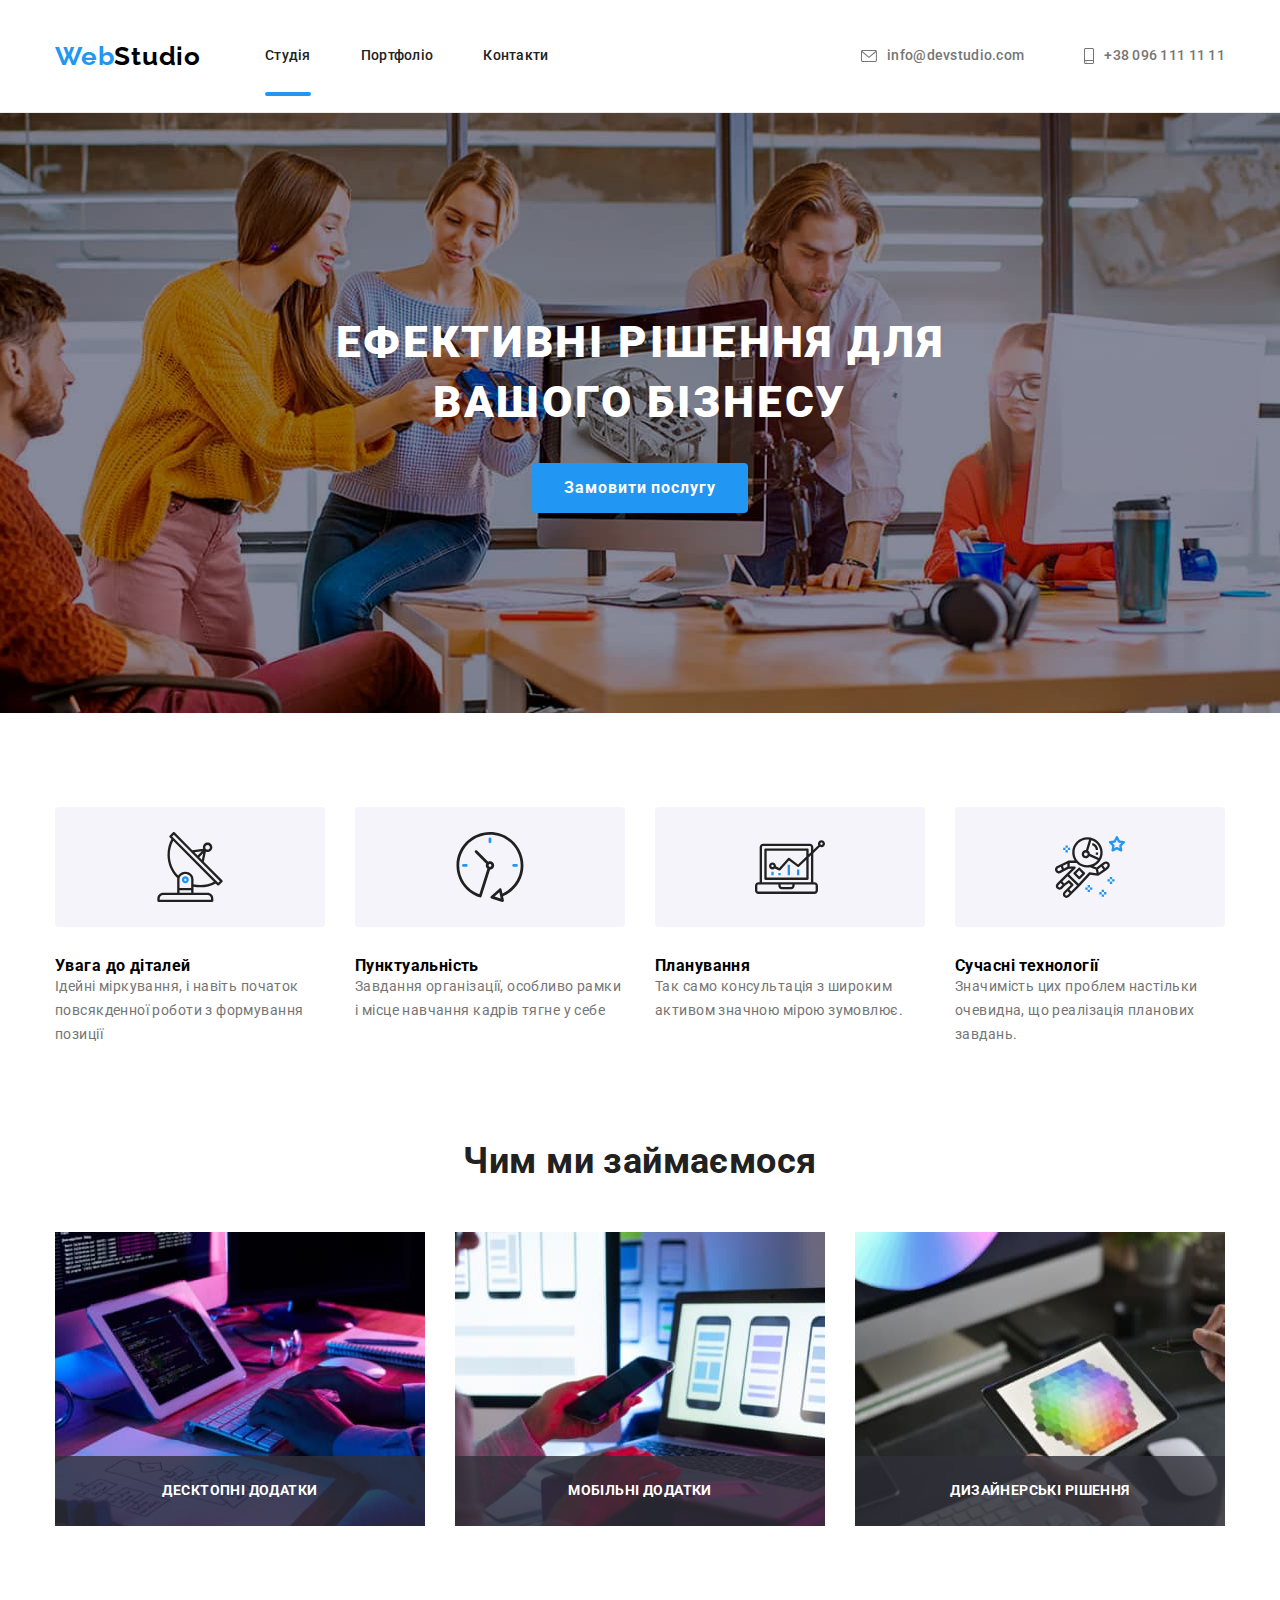
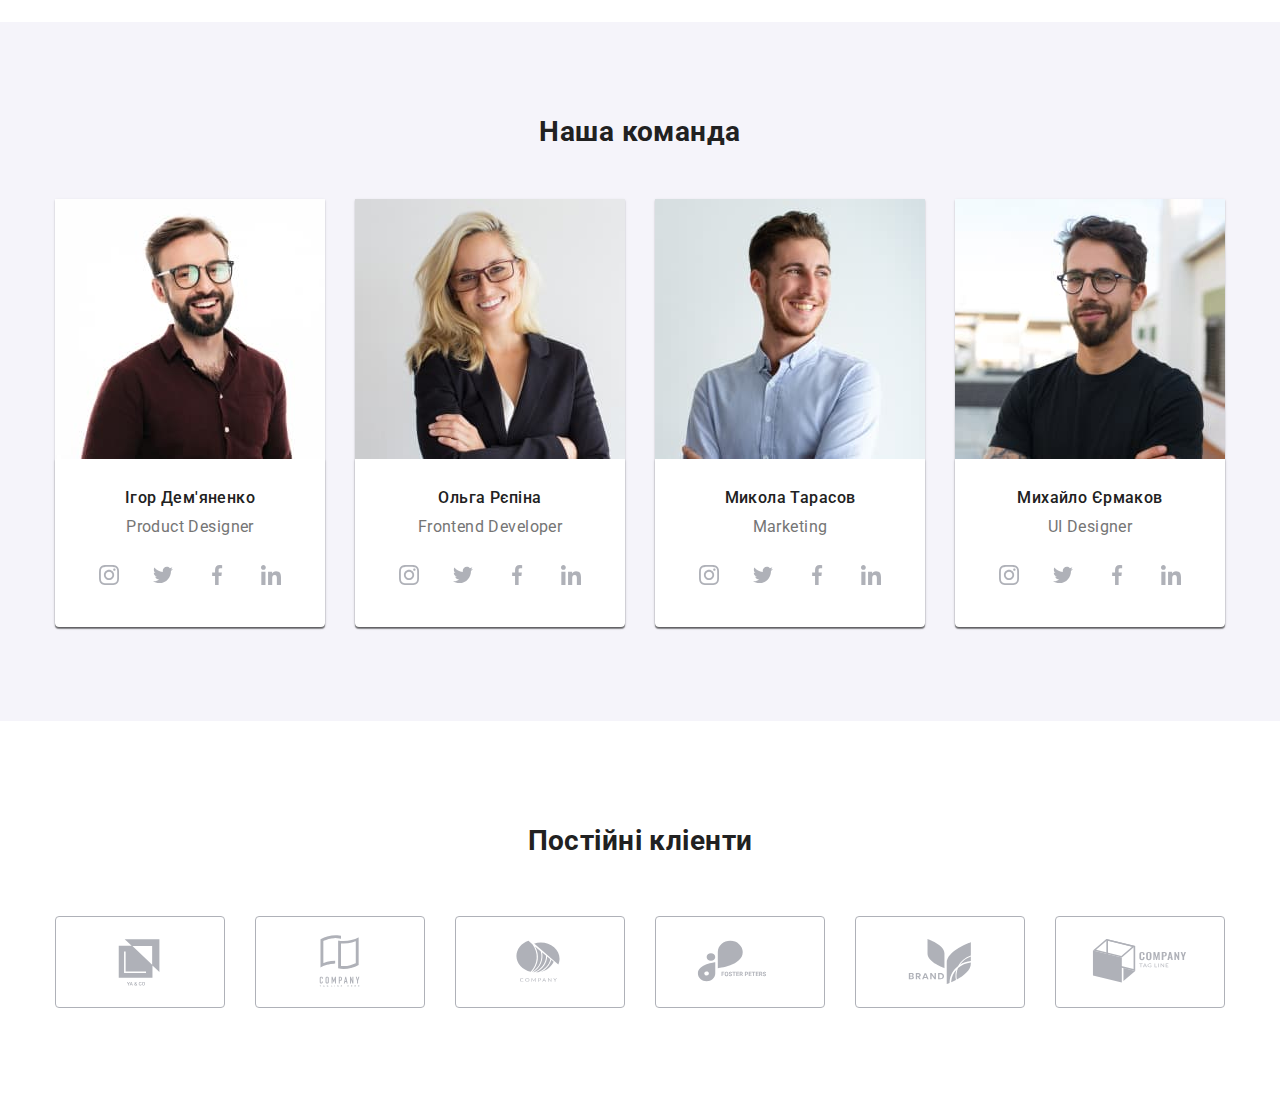
==== commit f5e66230: "add_2blocks(comandos+clients)" ====
--- a/index.html
+++ b/index.html
@@ -205,28 +205,28 @@
                         <p class="name-text" lang="en">Product Designer</p>
                         <ul class="social-list list">
                             <li class="social-list-item">
-                                <a href="" class="social-list-link">
+                                <a href="#" class="social-list-link">
                                     <svg lang="en" aria-label="icon instagram" class="social-list-icon">
                                         <use href="./images/sprite.svg#icon-instagram"></use>
                                     </svg>    
                                 </a>
                             </li>
                             <li class="social-list-item">
-                                <a href="" class="social-list-link">
+                                <a href="#" class="social-list-link">
                                     <svg lang="en" aria-label="icon twitter" class="social-list-icon">
                                         <use href="./images/sprite.svg#icon-twitter"></use>
                                     </svg>    
                                 </a>
                             </li>
                             <li class="social-list-item">
-                                <a href="" class="social-list-link">
+                                <a href="#" class="social-list-link">
                                     <svg lang="en" aria-label="icon facebook" class="social-list-icon">
                                         <use href="./images/sprite.svg#icon-fb"></use>
                                     </svg>    
                                 </a>
                             </li>
                             <li class="social-list-item">
-                                <a href="" class="social-list-link">
+                                <a href="#" class="social-list-link">
                                     <svg lang="en" aria-label="icon linkedin" class="social-list-icon">
                                         <use href="./images/sprite.svg#icon-linkedin"></use>
                                     </svg>    
@@ -252,28 +252,28 @@
                         <p class="name-text" lang="en">Frontend Developer</p>
                         <ul class="social-list list">
                             <li class="social-list-item">
-                                <a href="" class="social-list-link">
+                                <a href="#" class="social-list-link">
                                     <svg lang="en" aria-label="icon instagram" class="social-list-icon">
                                         <use href="./images/sprite.svg#icon-instagram"></use>
                                     </svg>    
                                 </a>
                             </li>
                             <li class="social-list-item">
-                                <a href="" class="social-list-link">
+                                <a href="#" class="social-list-link">
                                     <svg lang="en" aria-label="icon twitter" class="social-list-icon">
                                         <use href="./images/sprite.svg#icon-twitter"></use>
                                     </svg>    
                                 </a>
                             </li>
                             <li class="social-list-item">
-                                <a href="" class="social-list-link">
+                                <a href="#" class="social-list-link">
                                     <svg lang="en" aria-label="icon facebook" class="social-list-icon">
                                         <use href="./images/sprite.svg#icon-fb"></use>
                                     </svg>    
                                 </a>
                             </li>
                             <li class="social-list-item">
-                                <a href="" class="social-list-link">
+                                <a href="#" class="social-list-link">
                                     <svg lang="en" aria-label="icon linkedin" class="social-list-icon">
                                         <use href="./images/sprite.svg#icon-linkedin"></use>
                                     </svg>     
@@ -299,28 +299,28 @@
                         <p class="name-text" lang="en">Marketing</p>
                         <ul class="social-list list">
                             <li class="social-list-item">
-                              <a href="" class="social-list-link">
+                              <a href="#" class="social-list-link">
                                 <svg lang="en" aria-label="icon instagram" class="social-list-icon">
                                  <use href="./images/sprite.svg#icon-instagram"></use>   
                                 </svg>
                               </a>  
                             </li>
                             <li class="social-list-item">
-                                <a href="" class="social-list-link">
+                                <a href="#" class="social-list-link">
                                     <svg lang="en" aria-label="icon twitter" class="social-list-icon">
                                         <use href="./images/sprite.svg#icon-twitter"></use>
                                     </svg>    
                                 </a>
                             </li>
                             <li class="social-list-item">
-                                <a href="" class="social-list-link">
+                                <a href="#" class="social-list-link">
                                     <svg lang="en" aria-label="icon facebook" class="social-list-icon">
                                         <use href="./images/sprite.svg#icon-fb"></use>
                                     </svg>    
                                 </a>
                             </li>
                             <li class="social-list-item">
-                                <a href="" class="social-list-link">
+                                <a href="#" class="social-list-link">
                                     <svg lang="en" aria-label="icon linkedin" class="social-list-icon">
                                         <use href="./images/sprite.svg#icon-linkedin"></use>
                                     </svg>     
@@ -346,28 +346,28 @@
                         <p class="name-text" lang="en">UI Designer</p>
                         <ul class="social-list list">
                             <li class="social-list-item">
-                              <a href="" class="social-list-link">
+                              <a href="#" class="social-list-link">
                                 <svg lang="en" aria-label="icon instagram" class="social-list-icon">
                                  <use href="./images/sprite.svg#icon-instagram"></use>   
                                 </svg>
                               </a>  
                             </li>
                             <li class="social-list-item">
-                                <a href="" class="social-list-link">
+                                <a href="#" class="social-list-link">
                                     <svg lang="en" aria-label="icon twitter" class="social-list-icon">
                                         <use href="./images/sprite.svg#icon-twitter"></use>
                                     </svg>    
                                 </a>
                             </li>
                             <li class="social-list-item">
-                                <a href="" class="social-list-link">
+                                <a href="#" class="social-list-link">
                                     <svg lang="en" aria-label="icon facebook" class="social-list-icon">
                                         <use href="./images/sprite.svg#icon-fb"></use>
                                     </svg>    
                                 </a>
                             </li>
                             <li class="social-list-item">
-                                <a href="" class="social-list-link">
+                                <a href="#" class="social-list-link">
                                     <svg lang="en" aria-label="icon linkedin" class="social-list-icon">
                                         <use href="./images/sprite.svg#icon-linkedin"></use>
                                     </svg>     
@@ -382,7 +382,7 @@
             </div>
     </section>
 <!--Our-clients-->
-<!--<section class="section-clients">
+<section class="section-clients">
     <div class="container">
         <h2 class="clients">Постійні кліенти</h2>
         <ul class="clients-list list">
@@ -431,7 +431,7 @@
         </ul>
     </div>
 </section>
-</main>-->
+</main>
 <!--Footer-->
 <!--<footer class="footer-color">
 <div class="container footer-block">
--- a/css/main.min.css
+++ b/css/main.min.css
@@ -1 +1 @@
-:root{--accent-color: #2196F3;--text-title-color: #212121;--text-color: #757575;--banner-color: #2F303A;--white-color: #FFFFFF;--button-colour: #188CE8;--border-header: #ECECEC;--comandos-color: #F5F4FA;--portfolio-box: #EEEEEE;--banner-bg-color: #C4C4C4;--icon-color: #AFB1B8;--bg-color-text: rgba(47, 48, 58, 0.8);--bg-color-icon: rgba(255, 255, 255, 0.1);--backdrop-color: rgba(0, 0, 0, 0.2);--timing-function: cubic-bezier(0.4, 0, 0.2, 1);--overlay-portfolio: rgba(33, 150, 243, 0.9);--mobile-border: rgba(33, 33, 33, 0.2);--primery-font: "Roboto", sans-serif}.visually-hidden{position:absolute;white-space:nowrap;width:1px;height:1px;overflow:hidden;border:0;padding:0;clip:rect(0 0 0 0);clip-path:inset(50%)}h1,h2,h3,h4,p{margin-top:0;margin-bottom:0}ul,ol{margin-top:0;margin-bottom:0;padding-left:0}.link{text-decoration:none}.list{list-style:none}img{display:block}body{font-family:var(--primery-font);font-size:14px;letter-spacing:.03em;line-height:1.14}.container{width:100%;padding-left:15px;padding-right:15px}@media screen and (min-width: 480px){.container{width:480px;margin-left:auto;margin-right:auto}}@media screen and (min-width: 768px){.container{width:738px}}@media screen and (min-width: 1200px){.container{width:1200px}}.banner__button{font-family:"Roboto",sans-serif;font-style:normal;font-weight:700;font-size:16px;line-height:1.87;display:block;padding:10px 32px;border-radius:4px;border:none;margin-right:auto;margin-left:auto;letter-spacing:.06em;cursor:pointer;background-color:var(--accent-color);color:var(--white-color);transition:background-color 250ms var(--timing-function)}.banner__button:hover,.banner__button:focus{background-color:var(--button-colour);box-shadow:0px 4px 4px rgba(0,0,0,.15);border-radius:4px}.logo-header{color:#000;padding-top:24px;padding-bottom:24px}.logo{font-family:"Raleway",sans-serif;font-weight:700;font-size:26px;line-height:1.19;letter-spacing:.03em;color:var(--accent-color)}.logo-head{margin-right:93px}.logo-footer{color:var(--white-color)}.logo-indent{margin-bottom:20px;display:block}.backdrop{position:fixed;top:0;left:0;z-index:100;width:100%;height:100%;background-color:var(--backdrop-color);transition:opacity 250ms var(--timing-function),visibility 250ms var(--timing-function)}.backdrop.is-hidden{visibility:hidden;opacity:0;pointer-events:none}.modal{position:absolute;top:50%;left:50%;transform:translate(-50%, -50%);width:528px;height:580px;padding:40px;background-color:var(--white-color);box-shadow:0px 1px 3px rgba(0,0,0,.12),0px 1px 1px rgba(0,0,0,.14),0px 2px 1px rgba(0,0,0,.2);border-radius:4px}.modal-close-button{position:absolute;top:8px;right:8px;display:flex;align-items:center;justify-content:center;width:30px;height:30px;border-radius:50%;background-color:rgba(0,0,0,0);border:1px solid rgba(0,0,0,.1);padding:0px;transition:border 250ms var(--timing-function)}.modal-close-button:hover,.modal-close-button:focus{border:1px solid var(--accent-color)}.modal-close-icon{transition:fill 250ms var(--timing-function)}.modal-close-icon:focus,.modal-close-icon:hover{cursor:pointer;fill:var(--accent-color)}.modal-title{font-family:var(--primery-font);font-style:normal;font-weight:700;font-size:20px;line-height:1,15;text-align:center;letter-spacing:.03em;margin-bottom:12px;color:var(--text-title-color)}.modal-form{display:flex;flex-direction:column}.modal-from-input{width:100%;height:40px;cursor:pointer;padding-left:42px;border-radius:4px;border:1px solid rgba(33,33,33,.2);transition:border-color 250ms var(--timing-function)}.modal-from-input:focus{outline:none;border-color:var(--accent-color)}.modal-form-icon{position:absolute;top:50%;left:12px;transform:translateY(-50%);display:block;fill:var(--text-title-color);transition:fill 250ms var(--timing-function)}.modal-from-input:focus+.modal-form-icon{fill:var(--accent-color)}.modal-form-name{display:block;margin-bottom:4px;font-family:var(--primery-font);font-style:normal;font-weight:400;font-size:12px;line-height:1,16;letter-spacing:.01em;color:var(--text-color)}.modal-form-field{margin-bottom:10px}.modal-form-input-wrapper{position:relative;display:block}.modal-form-message{display:block;width:100%;height:96px;border-radius:4px;border:1px solid rgba(33,33,33,.2);padding-left:16px;padding-right:16px;padding-top:12px;padding-bottom:12px;resize:none;cursor:pointer;transition:border-color 250ms var(--timing-function)}.modal-form-message:focus{outline:none;border-color:var(--accent-color)}.modal-form-message::placeholder{color:rgba(117,117,117,.5);font-size:12px}.modal-form-own-check{width:16px;height:15px;border-radius:2px;border:1px solid var(--text-title-color);cursor:pointer;margin-right:7px}.modal-check:checked+.modal-form-own-check{background-color:var(--accent-color);border:none}.modal-check:focus+.modal-form-own-check{box-shadow:0 0 0 2px var(--accent-color)}.modal-form-own-icon{display:none;fill:var(--white-color)}.modal-check:checked+.modal-form-own-check .modal-form-own-icon{display:block}.modal-check{appearance:none;position:absolute}.modal-form-check{display:flex;align-items:center;margin-bottom:25px;justify-content:center}.modal-form-send{width:200px;height:50px;font-family:"Roboto",sans-serif;font-style:normal;font-weight:700;font-size:16px;line-height:1.87;display:block;padding:10px 32px;border-radius:4px;border:none;margin-right:auto;margin-left:auto;letter-spacing:.06em;cursor:pointer;background-color:var(--accent-color);color:var(--white-color);transition:background-color 250ms var(--timing-function)}.modal-form-send:hover,.modal-form-send:focus{background-color:var(--button-colour);box-shadow:0px 4px 4px rgba(0,0,0,.15);border-radius:4px}.modal-form-own-text{color:var(--accent-color)}@media screen and (max-width: 767px){.mobile-menu{position:fixed;top:0;left:0;z-index:100;width:100%;height:100%;background-color:var(--white-color);transform:translateX(100%);overflow:auto}.mobile-menu__container{position:relative;padding-left:40px}.mobile-menu.is-open{transform:translateX(0)}.js-close-menu{position:absolute;top:10px;right:15px}.mobile-nav{display:flex;flex-direction:column;row-gap:32px;align-items:flex-start;margin-bottom:306px}.mobile-nav__link{font-weight:500;font-size:40px;line-height:1.18;text-align:center;letter-spacing:.02em;color:var(--text-title-color);transition:color 250ms var(--timing-function) linear}.mobile-nav__link:hover,.mobile-nav__link:focus{color:var(--accent-color)}.mobile-nav__link--current{color:var(--accent-color)}.mobile-contacts{display:flex;flex-direction:column;row-gap:32px;align-items:flex-start;margin-bottom:64px}.mobile-contacts__link{display:block;font-weight:500;font-size:34px;line-height:40px;letter-spacing:.02em;color:var(--text-color);transition:color 250ms var(--timing-function) linear}.mobile-contacts__link:hover,.mobile-contacts__link:focus{color:var(--accent-color)}.mobile-contacts__link .mobile-contacts__link--size{font-size:24px;line-height:28px}.mobile-contacts__link--size{font-weight:500;font-size:24px;line-height:28px}.mobile-social{display:flex;column-gap:20px;align-items:center}.mobile-social__item{position:relative}.mobile-social__item:not(:last-child)::after{content:"";position:absolute;right:-10px;top:50%;transform:translateY(-50%);display:block;width:1px;height:22px;background-color:var(--mobile-border)}.mobile-social__link{font-weight:500px;font-size:18px;line-height:1.22;color:var(--accent-color)}.mobile-menu__close-btn{position:absolute;top:10px;right:15px;background-color:rgba(0,0,0,0);border:0;padding:0;line-height:0;cursor:pointer;fill:currentColor;transition:color var(--timing-function);background-color:var(--timing-function)}.mobile-menu__close-btn:hover,.mobile-menu__close-btn:focus{fill:var(--accent-color)}}@media screen and (max-width: 767px)and (min-width: 768px){.mobile-menu__close-btn{display:none}}@media screen and (max-width: 767px){.mobile-menu__close-icon{width:40px;height:40px}}@media screen and (max-width: 767px)and (max-width: 767px){.menu{display:none}.contacts-list{display:none}}@media screen and (min-width: 768px){.mobile-menu{display:none}}@media screen and (max-width: 767px){.menu{display:none}.contacts-list{display:none}.open-mobile-menu-btn{line-height:0;border:none;background-color:rgba(0,0,0,0);padding:0}.open-mobile-menu-btn_icon{width:40px;height:40px}}.header{padding-top:16px;padding-bottom:16px}.header__envelope{display:flex;align-items:center;justify-content:space-between}@media screen and (min-width: 768px){.open-mobile-menu-btn{display:none}.header__navigation{display:flex;align-items:center}.logo-head{margin-right:64px}.menu{display:flex;column-gap:50px;align-items:center}.menu__link{position:relative;font-weight:500;letter-spacing:.02em;padding-top:32px;display:inline-block;color:var(--text-title-color);transition:color 250ms var(--timing-function) linear;padding-bottom:32px}.menu__link:hover,.menu__link:focus,.current{color:var(--accent-color)}.menu__current::after{content:"";position:absolute;left:0;bottom:0;display:inline-block;width:100%;height:4px;background-color:var(--accent-color);border-radius:2px;transition:color 250ms var(--timing-function)}.contacts-list{display:flex;flex-direction:column;margin-left:auto;gap:10px}.contacts-list__link{display:flex;align-items:center;font-weight:500;letter-spacing:.02em;line-height:1.14;color:var(--text-color);transition:color 250ms var(--timing-function)}.contacts-list__link:hover,.contacts-list__link:focus,.contacts-list__link .current{color:var(--accent-color)}.contacts-list__item:not(:last-child){line-height:1.14}.contacts-list__iconmail{margin-right:10px;fill:currentColor}.contacts-list__icontel{margin-right:10px;fill:currentColor}}@media screen and (min-width: 1200px){.header{border-bottom:1px solid var(--border-header)}.contacts-list{display:flex;flex-direction:row;margin-left:auto}.contacts-list__link{display:flex;align-items:center;font-weight:500;letter-spacing:.02em;padding-top:32px;padding-bottom:32px;line-height:1.14;color:var(--text-color);transition:color 250ms var(--timing-function)}.contacts-list__link:hover,.contacts-list__link:focus,.contacts-list__link .current{color:var(--accent-color)}.contacts-list__item:not(:last-child){margin-right:50px;line-height:1.14}}.banner{padding-top:118px;padding-bottom:118px;background-color:var(--banner-bg-color);background-image:linear-gradient(rgba(47, 48, 58, 0.4), rgba(47, 48, 58, 0.4)),url(../images/mobile/header1.jpg);background-repeat:no-repeat;background-position:center;background-size:480px}@media screen and (min-device-pixel-ratio: 2)and (max-width: 767px),screen and (min-resolution: 192dpi)and (max-width: 767px),screen and (min-resolution: 2dppx)and (max-width: 767px){.banner .banner{background-image:url(../images/mobile/header2.jpg)}}@media screen and (min-width: 768px){.banner{background-image:linear-gradient(rgba(47, 48, 58, 0.4), rgba(47, 48, 58, 0.4)),url(../images/tablet/header1.jpg);background-size:768px}}@media screen and (min-device-pixel-ratio: 2)and (min-width: 768px),screen and (min-resolution: 192dpi)and (min-width: 768px),screen and (min-resolution: 2dppx)and (min-width: 768px){.banner .banner{background-image:url(../images/tablet/header2.jpg)}}@media screen and (min-width: 1200px){.banner{background-image:url(../images/desktop/header1.jpg);padding-top:200px;padding-bottom:200px;background-size:cover}}@media screen and (min-device-pixel-ratio: 2)and (min-width: 1200px),screen and (min-resolution: 192dpi)and (min-width: 1200px),screen and (min-resolution: 2dppx)and (min-width: 1200px){.banner .banner{background-image:url(../images/desktop/header2.jpg)}}.banner__box{max-width:360px;text-align:center;margin-right:auto;margin-left:auto}@media screen and (min-width: 768px){.banner__box{max-width:360px}}@media screen and (min-width: 1200px){.banner__box{max-width:696px}}.banner__title{font-style:normal;font-weight:900;font-size:26px;line-height:1.61;text-align:center;letter-spacing:.06em;text-transform:uppercase;margin-left:auto;margin-right:auto;margin-bottom:30px;color:var(--white-color)}@media screen and (min-width: 1200px){.banner__title{font-size:44px;line-height:1.36}}.overlay{max-width:1600px;height:600px;margin-left:auto;margin-right:auto;background-image:linear-gradient(to right, rgba(47, 48, 58, 0.4), rgba(47, 48, 58, 0.4)),url(../images/banner_main.jpg);background-repeat:no-repeat;background-position:center;background-size:cover}@media screen and (max-width: 767px){.advantages{padding-top:60px;padding-bottom:60px}.advantages-roster__title{font-style:normal;text-align:center;font-weight:700;font-size:14px;text-transform:uppercase;margin-bottom:10px;color:var(--text-title-color)}.advantages-roster{display:flex;gap:30px;flex-direction:column}.backgraund{display:flex;max-width:450px;background-color:var(--comandos-color);height:120px;align-items:center;justify-content:center;margin-bottom:30px;border:none;border-radius:4px}}.backgraund__icon{width:70px;height:70px}.advantages-roster__text{font-style:normal;line-height:1.71;color:var(--text-color)}@media screen and (min-width: 768px){.advantages{padding-top:60px;padding-bottom:60px}.advantages-roster{display:flex;gap:30px;flex-wrap:wrap}.backgraund{display:flex;max-width:450px;background-color:var(--comandos-color);width:354px;height:120px;align-items:center;justify-content:center;margin-bottom:30px;border:none;border-radius:4px}.advantages-roster__item{width:calc((100% - 30px)/2)}}@media screen and (min-width: 1200px){.advantages{padding-top:94px;padding-bottom:94px}.advantages-roster{display:flex;gap:30px;flex-wrap:wrap}.backgraund{display:flex;max-width:450px;background-color:var(--comandos-color);width:270px;height:120px;align-items:center;justify-content:center;margin-bottom:30px;border:none;border-radius:4px}.advantages-roster__item{width:calc((100% - 90px)/4)}}@media screen and (max-width: 767px){.products{display:none}.products-work{display:none}}@media screen and (min-width: 768px){.products{display:none}.products-work{display:none}}@media screen and (min-width: 1200px){.products{display:block;padding-bottom:96px}.title,.clients,.comandos-title{font-style:normal;font-weight:700;font-size:36px;text-align:center;margin-bottom:50px;color:var(--text-title-color)}.products-work{display:flex;align-items:center}.products-work__item{position:relative}.products-work__item:not(:last-child){margin-right:30px}.products-work__overlay{position:absolute;bottom:0%;left:0%;width:100%;height:70px;background-color:var(--bg-color-text);display:flex;align-items:center;justify-content:center}.products-work__img{display:block}.products-work__text{font-family:"Roboto",sans-serif;font-weight:700;font-size:14px;line-height:1,14;text-align:center;text-transform:uppercase;color:var(--white-color)}}.our-comandos{padding-bottom:94px;padding-top:94px;background-color:var(--comandos-color)}.comandos-team{display:flex;align-items:center}.comandos-list:not(:last-child){margin-right:30px}.box-color{background-color:var(--white-color)}.work-position{padding-top:30px;padding-bottom:30px;padding-left:30px;padding-right:30px;box-shadow:0px 1px 3px rgba(0,0,0,.12),0px 1px 1px rgba(0,0,0,.14),0px 2px 1px rgba(0,0,0,.2);border-radius:0px 0px 4px 4px}.social-list-icon{width:20px;height:20px}.social-list,.social-list-footer{display:flex;align-items:center;justify-content:center;column-gap:10px}.social-list-link{display:flex;align-items:center;justify-content:center;width:44px;height:44px;border-radius:50%;fill:var(--icon-color);background-color:var(--white-color);transition:background-color 250ms var(--timing-function),fill 250ms var(--timing-function)}.social-list-link:hover,.social-list-link:focus{fill:var(--white-color);background-color:var(--accent-color)}.name{font-style:normal;font-weight:500;font-size:16px;line-height:1.18;text-align:center;margin-bottom:10px;color:var(--text-title-color)}.name-text{font-style:normal;font-size:16px;line-height:1.18;text-align:center;color:var(--text-color);margin-bottom:16px}.section-clients{padding-top:94px;padding-bottom:94px}.clients-list{display:flex;justify-content:center;gap:30px}.client-link{display:flex;align-items:center;justify-content:center;width:170px;height:92px;border:1px solid var(--icon-color);border-radius:4px;color:var(--icon-color);transition:color 250ms var(--timing-function),border-color 250ms var(--timing-function)}.client-link:hover,.client-link:focus{border-color:var(--accent-color);color:var(--accent-color)}.client-icon{fill:currentColor;width:106px;height:60px}.portfolio-work{display:flex;gap:30px;align-items:center;flex-wrap:wrap}.port-link{display:block}.port-link:hover,.port-link:focus{box-shadow:0px 1px 1px rgba(0,0,0,.12),0px 4px 4px rgba(0,0,0,.06),1px 4px 6px rgba(0,0,0,.16)}.portfolio-block{position:relative;overflow:hidden}.portfolio-title{font-weight:700;font-size:18px;line-height:2;letter-spacing:.06em;margin-bottom:4px;color:var(--text-title-color)}.portfolio-info{font-size:16px;line-height:1.9;color:var(--text-color)}.portfolio-box{padding:20px 24px;border:1px solid var(--portfolio-box)}.overlay-portfolio{position:absolute;top:0;left:0;height:100%;width:100%;background-color:var(--overlay-portfolio);opacity:.9;color:var(--white-color);padding:63px 24px;overflow:hidden;transform:translateY(101%);transition:transform 250ms var(--timing-function),backgraund-color 250ms var(--timing-function)}.port-link:hover .overlay-portfolio,.port-link:focus .overlay-portfolio{transform:translateY(0%)}.overlay-text{font-style:normal;font-size:18px;line-height:1.56;color:var(--white-color)}.portfolio{padding-top:94px;padding-bottom:94px}.portfolio-btn-roster{display:flex;align-items:center;justify-content:center;margin-bottom:50px}.portfolio-item:not(:last-child){margin-right:8px}.button-portfolio{font-family:"Roboto",sans-serif;font-weight:500;font-size:16px;line-height:1.62;text-align:center;letter-spacing:.03em;padding:6px 22px;margin-left:auto;border:none;border-radius:4px;color:var(--text-title-color);transition:color 250ms var(--timing-function),background-color 250ms var(--timing-function),box-shadow 250ms var(--timing-function),border-radius 250ms var(--timing-function)}.button-portfolio:hover,.button-portfolio:focus{background-color:var(--accent-color);color:var(--white-color);box-shadow:0px 3px 1px rgba(0,0,0,.1),0px 1px 2px rgba(0,0,0,.08),0px 2px 2px rgba(0,0,0,.12);border-radius:4px}.button-portfolio,.hero-button{cursor:pointer}.footer-block{display:flex;align-items:baseline}.contacts-footer{margin-right:70px}.nav-contacts-footer{font-weight:500;letter-spacing:.02em;line-height:1.14;color:var(--text-color);transition:color 250ms var(--timing-function)}.nav-contacts-footer:hover,.nav-contacts-footer:focus,.nav-contacts-footer .current{color:var(--accent-color)}.footer-color{padding-top:60px;padding-bottom:60px;background:var(--banner-color)}.adress{font-style:normal;line-height:1.71;color:var(--white-color)}.footer-list:not(:last-child){margin-bottom:9px}.footer-contacts{font-style:normal;line-height:1.71;color:rgba(255,255,255,.6)}.footer-social{width:206px;height:80px;margin-right:93px}.follow{margin-bottom:20px;font-weight:700;font-size:14px;line-height:1,14;text-transform:uppercase;color:var(--white-color)}.social-list-link-footer{display:flex;align-items:center;justify-content:center;width:44px;height:44px;border-radius:50%;background-color:var(--bg-color-icon);transition:background-color 250ms var(--timing-function)}.social-list-link-footer:hover,.social-list-link-footer:focus{background-color:var(--accent-color)}.social-list-icon-footer{fill:var(--white-color);width:20px;height:20px}.mailing{width:570px}.mailing-text{font-family:var(--primery-font);margin-bottom:20px;font-weight:700;font-size:14px;text-transform:uppercase;color:var(--white-color)}.mailing-box{display:flex}.mailing-input{width:358px;height:50px;margin-right:12px;border-radius:4px;padding:12px;background-color:inherit;color:var(--white-color);cursor:pointer;border:1px solid rgba(255,255,255,.3);filter:drop-shadow(0px 4px 4px rgba(0, 0, 0, 0.15));transition:border-color 250ms var(--timing-function)}.mailing-input:focus{border-color:var(--white-color);outline:none}.mailing-button{display:flex;justify-content:center;align-items:center;border:none;width:200px;height:50px;background-color:var(--accent-color);border-radius:4px;color:var(--white-color);font-weight:700;font-size:16px;line-height:1,87;letter-spacing:.06em;padding:10px 28px;cursor:pointer;transition:background-color 250ms var(--timing-function)}.mailing-button:hover,.mailing-button:focus{background-color:var(--accent-color);color:var(--white-color);box-shadow:0px 3px 1px rgba(0,0,0,.1),0px 1px 2px rgba(0,0,0,.08),0px 2px 2px rgba(0,0,0,.12);border-radius:4px}.icon-send{width:24px;height:24px;margin-left:10px}/*# sourceMappingURL=main.min.css.map */+:root{--accent-color: #2196F3;--text-title-color: #212121;--text-color: #757575;--banner-color: #2F303A;--white-color: #FFFFFF;--button-colour: #188CE8;--border-header: #ECECEC;--comandos-color: #F5F4FA;--portfolio-box: #EEEEEE;--banner-bg-color: #C4C4C4;--icon-color: #AFB1B8;--bg-color-text: rgba(47, 48, 58, 0.8);--bg-color-icon: rgba(255, 255, 255, 0.1);--backdrop-color: rgba(0, 0, 0, 0.2);--timing-function: cubic-bezier(0.4, 0, 0.2, 1);--overlay-portfolio: rgba(33, 150, 243, 0.9);--mobile-border: rgba(33, 33, 33, 0.2);--primery-font: "Roboto", sans-serif}.visually-hidden{position:absolute;white-space:nowrap;width:1px;height:1px;overflow:hidden;border:0;padding:0;clip:rect(0 0 0 0);clip-path:inset(50%)}h1,h2,h3,h4,p{margin-top:0;margin-bottom:0}ul,ol{margin-top:0;margin-bottom:0;padding-left:0}.link{text-decoration:none}.list{list-style:none}img{display:block}body{font-family:var(--primery-font);font-size:14px;letter-spacing:.03em;line-height:1.14}.container{width:100%;padding-left:15px;padding-right:15px}@media screen and (min-width: 480px){.container{width:480px;margin-left:auto;margin-right:auto}}@media screen and (min-width: 768px){.container{width:738px}}@media screen and (min-width: 1200px){.container{width:1200px}}.banner__button{font-family:"Roboto",sans-serif;font-style:normal;font-weight:700;font-size:16px;line-height:1.87;display:block;padding:10px 32px;border-radius:4px;border:none;margin-right:auto;margin-left:auto;letter-spacing:.06em;cursor:pointer;background-color:var(--accent-color);color:var(--white-color);transition:background-color 250ms var(--timing-function)}.banner__button:hover,.banner__button:focus{background-color:var(--button-colour);box-shadow:0px 4px 4px rgba(0,0,0,.15);border-radius:4px}.logo-header{color:#000;padding-top:24px;padding-bottom:24px}.logo{font-family:"Raleway",sans-serif;font-weight:700;font-size:26px;line-height:1.19;letter-spacing:.03em;color:var(--accent-color)}.logo-head{margin-right:93px}.logo-footer{color:var(--white-color)}.logo-indent{margin-bottom:20px;display:block}.backdrop{position:fixed;top:0;left:0;z-index:100;width:100%;height:100%;background-color:var(--backdrop-color);transition:opacity 250ms var(--timing-function),visibility 250ms var(--timing-function)}.backdrop.is-hidden{visibility:hidden;opacity:0;pointer-events:none}.modal{position:absolute;top:50%;left:50%;transform:translate(-50%, -50%);width:528px;height:580px;padding:40px;background-color:var(--white-color);box-shadow:0px 1px 3px rgba(0,0,0,.12),0px 1px 1px rgba(0,0,0,.14),0px 2px 1px rgba(0,0,0,.2);border-radius:4px}.modal-close-button{position:absolute;top:8px;right:8px;display:flex;align-items:center;justify-content:center;width:30px;height:30px;border-radius:50%;background-color:rgba(0,0,0,0);border:1px solid rgba(0,0,0,.1);padding:0px;transition:border 250ms var(--timing-function)}.modal-close-button:hover,.modal-close-button:focus{border:1px solid var(--accent-color)}.modal-close-icon{transition:fill 250ms var(--timing-function)}.modal-close-icon:focus,.modal-close-icon:hover{cursor:pointer;fill:var(--accent-color)}.modal-title{font-family:var(--primery-font);font-style:normal;font-weight:700;font-size:20px;line-height:1,15;text-align:center;letter-spacing:.03em;margin-bottom:12px;color:var(--text-title-color)}.modal-form{display:flex;flex-direction:column}.modal-from-input{width:100%;height:40px;cursor:pointer;padding-left:42px;border-radius:4px;border:1px solid rgba(33,33,33,.2);transition:border-color 250ms var(--timing-function)}.modal-from-input:focus{outline:none;border-color:var(--accent-color)}.modal-form-icon{position:absolute;top:50%;left:12px;transform:translateY(-50%);display:block;fill:var(--text-title-color);transition:fill 250ms var(--timing-function)}.modal-from-input:focus+.modal-form-icon{fill:var(--accent-color)}.modal-form-name{display:block;margin-bottom:4px;font-family:var(--primery-font);font-style:normal;font-weight:400;font-size:12px;line-height:1,16;letter-spacing:.01em;color:var(--text-color)}.modal-form-field{margin-bottom:10px}.modal-form-input-wrapper{position:relative;display:block}.modal-form-message{display:block;width:100%;height:96px;border-radius:4px;border:1px solid rgba(33,33,33,.2);padding-left:16px;padding-right:16px;padding-top:12px;padding-bottom:12px;resize:none;cursor:pointer;transition:border-color 250ms var(--timing-function)}.modal-form-message:focus{outline:none;border-color:var(--accent-color)}.modal-form-message::placeholder{color:rgba(117,117,117,.5);font-size:12px}.modal-form-own-check{width:16px;height:15px;border-radius:2px;border:1px solid var(--text-title-color);cursor:pointer;margin-right:7px}.modal-check:checked+.modal-form-own-check{background-color:var(--accent-color);border:none}.modal-check:focus+.modal-form-own-check{box-shadow:0 0 0 2px var(--accent-color)}.modal-form-own-icon{display:none;fill:var(--white-color)}.modal-check:checked+.modal-form-own-check .modal-form-own-icon{display:block}.modal-check{appearance:none;position:absolute}.modal-form-check{display:flex;align-items:center;margin-bottom:25px;justify-content:center}.modal-form-send{width:200px;height:50px;font-family:"Roboto",sans-serif;font-style:normal;font-weight:700;font-size:16px;line-height:1.87;display:block;padding:10px 32px;border-radius:4px;border:none;margin-right:auto;margin-left:auto;letter-spacing:.06em;cursor:pointer;background-color:var(--accent-color);color:var(--white-color);transition:background-color 250ms var(--timing-function)}.modal-form-send:hover,.modal-form-send:focus{background-color:var(--button-colour);box-shadow:0px 4px 4px rgba(0,0,0,.15);border-radius:4px}.modal-form-own-text{color:var(--accent-color)}@media screen and (max-width: 767px){.mobile-menu{position:fixed;top:0;left:0;z-index:100;width:100%;height:100%;background-color:var(--white-color);transform:translateX(100%);overflow:auto}.mobile-menu__container{position:relative;padding-left:40px}.mobile-menu.is-open{transform:translateX(0)}.js-close-menu{position:absolute;top:10px;right:15px}.mobile-nav{display:flex;flex-direction:column;row-gap:32px;align-items:flex-start;margin-bottom:306px}.mobile-nav__link{font-weight:500;font-size:40px;line-height:1.18;text-align:center;letter-spacing:.02em;color:var(--text-title-color);transition:color 250ms var(--timing-function) linear}.mobile-nav__link:hover,.mobile-nav__link:focus{color:var(--accent-color)}.mobile-nav__link--current{color:var(--accent-color)}.mobile-contacts{display:flex;flex-direction:column;row-gap:32px;align-items:flex-start;margin-bottom:64px}.mobile-contacts__link{display:block;font-weight:500;font-size:34px;line-height:40px;letter-spacing:.02em;color:var(--text-color);transition:color 250ms var(--timing-function) linear}.mobile-contacts__link:hover,.mobile-contacts__link:focus{color:var(--accent-color)}.mobile-contacts__link .mobile-contacts__link--size{font-size:24px;line-height:28px}.mobile-contacts__link--size{font-weight:500;font-size:24px;line-height:28px}.mobile-social{display:flex;column-gap:20px;align-items:center}.mobile-social__item{position:relative}.mobile-social__item:not(:last-child)::after{content:"";position:absolute;right:-10px;top:50%;transform:translateY(-50%);display:block;width:1px;height:22px;background-color:var(--mobile-border)}.mobile-social__link{font-weight:500;font-size:18px;line-height:1.22;color:var(--accent-color)}.mobile-menu__close-btn{position:absolute;top:10px;right:15px;background-color:rgba(0,0,0,0);border:0;padding:0;line-height:0;cursor:pointer;fill:currentColor;transition:color var(--timing-function);background-color:var(--timing-function)}.mobile-menu__close-btn:hover,.mobile-menu__close-btn:focus{fill:var(--accent-color)}}@media screen and (max-width: 767px)and (min-width: 768px){.mobile-menu__close-btn{display:none}}@media screen and (max-width: 767px){.mobile-menu__close-icon{width:40px;height:40px}}@media screen and (max-width: 767px)and (max-width: 767px){.menu{display:none}.contacts-list{display:none}}@media screen and (min-width: 768px){.mobile-menu{display:none}}@media screen and (max-width: 767px){.menu{display:none}.contacts-list{display:none}.open-mobile-menu-btn{line-height:0;border:none;background-color:rgba(0,0,0,0);padding:0}.open-mobile-menu-btn_icon{width:40px;height:40px}}.header{padding-top:16px;padding-bottom:16px}.header__envelope{display:flex;align-items:center;justify-content:space-between}@media screen and (min-width: 768px){.open-mobile-menu-btn{display:none}.header__navigation{display:flex;align-items:center}.logo-head{margin-right:64px}.menu{display:flex;column-gap:50px;align-items:center}.menu__link{position:relative;font-weight:500;letter-spacing:.02em;padding-top:32px;display:inline-block;color:var(--text-title-color);transition:color 250ms var(--timing-function) linear;padding-bottom:32px}.menu__link:hover,.menu__link:focus,.current{color:var(--accent-color)}.menu__current::after{content:"";position:absolute;left:0;bottom:0;display:inline-block;width:100%;height:4px;background-color:var(--accent-color);border-radius:2px;transition:color 250ms var(--timing-function)}.contacts-list{display:flex;flex-direction:column;margin-left:auto;gap:10px}.contacts-list__link{display:flex;align-items:center;font-weight:500;letter-spacing:.02em;line-height:1.14;color:var(--text-color);transition:color 250ms var(--timing-function)}.contacts-list__link:hover,.contacts-list__link:focus,.contacts-list__link .current{color:var(--accent-color)}.contacts-list__item:not(:last-child){line-height:1.14}.contacts-list__iconmail{margin-right:10px;fill:currentColor}.contacts-list__icontel{margin-right:10px;fill:currentColor}}@media screen and (min-width: 1200px){.header{border-bottom:1px solid var(--border-header)}.contacts-list{display:flex;flex-direction:row;margin-left:auto}.contacts-list__link{display:flex;align-items:center;font-weight:500;letter-spacing:.02em;padding-top:32px;padding-bottom:32px;line-height:1.14;color:var(--text-color);transition:color 250ms var(--timing-function)}.contacts-list__link:hover,.contacts-list__link:focus,.contacts-list__link .current{color:var(--accent-color)}.contacts-list__item:not(:last-child){margin-right:50px;line-height:1.14}}.banner{padding-top:118px;padding-bottom:118px;background-color:var(--banner-bg-color);background-image:linear-gradient(rgba(47, 48, 58, 0.4), rgba(47, 48, 58, 0.4)),url(../images/mobile/header1.jpg);background-repeat:no-repeat;background-position:center;background-size:480px}@media screen and (min-device-pixel-ratio: 2)and (max-width: 767px),screen and (min-resolution: 192dpi)and (max-width: 767px),screen and (min-resolution: 2dppx)and (max-width: 767px){.banner .banner{background-image:url(../images/mobile/header2.jpg)}}@media screen and (min-width: 768px){.banner{background-image:linear-gradient(rgba(47, 48, 58, 0.4), rgba(47, 48, 58, 0.4)),url(../images/tablet/header1.jpg);background-size:768px}}@media screen and (min-device-pixel-ratio: 2)and (min-width: 768px),screen and (min-resolution: 192dpi)and (min-width: 768px),screen and (min-resolution: 2dppx)and (min-width: 768px){.banner .banner{background-image:url(../images/tablet/header2.jpg)}}@media screen and (min-width: 1200px){.banner{background-image:url(../images/desktop/header1.jpg);padding-top:200px;padding-bottom:200px;background-size:cover}}@media screen and (min-device-pixel-ratio: 2)and (min-width: 1200px),screen and (min-resolution: 192dpi)and (min-width: 1200px),screen and (min-resolution: 2dppx)and (min-width: 1200px){.banner .banner{background-image:url(../images/desktop/header2.jpg)}}.banner__box{max-width:360px;text-align:center;margin-right:auto;margin-left:auto}@media screen and (min-width: 768px){.banner__box{max-width:360px}}@media screen and (min-width: 1200px){.banner__box{max-width:696px}}.banner__title{font-style:normal;font-weight:900;font-size:26px;line-height:1.61;text-align:center;letter-spacing:.06em;text-transform:uppercase;margin-left:auto;margin-right:auto;margin-bottom:30px;color:var(--white-color)}@media screen and (min-width: 1200px){.banner__title{font-size:44px;line-height:1.36}}.overlay{max-width:1600px;height:600px;margin-left:auto;margin-right:auto;background-image:linear-gradient(to right, rgba(47, 48, 58, 0.4), rgba(47, 48, 58, 0.4)),url(../images/banner_main.jpg);background-repeat:no-repeat;background-position:center;background-size:cover}@media screen and (max-width: 767px){.advantages{padding-top:60px;padding-bottom:60px}.advantages-roster__title{font-style:normal;text-align:center;font-weight:700;font-size:14px;text-transform:uppercase;margin-bottom:10px;color:var(--text-title-color)}.advantages-roster{display:flex;gap:30px;flex-direction:column}.backgraund{display:flex;max-width:450px;background-color:var(--comandos-color);height:120px;align-items:center;justify-content:center;margin-bottom:30px;border:none;border-radius:4px}}.backgraund__icon{width:70px;height:70px}.advantages-roster__text{font-style:normal;line-height:1.71;color:var(--text-color)}@media screen and (min-width: 768px){.advantages{padding-top:60px;padding-bottom:60px}.advantages-roster{display:flex;gap:30px;flex-wrap:wrap}.backgraund{display:flex;max-width:450px;background-color:var(--comandos-color);width:354px;height:120px;align-items:center;justify-content:center;margin-bottom:30px;border:none;border-radius:4px}.advantages-roster__item{width:calc((100% - 30px)/2)}}@media screen and (min-width: 1200px){.advantages{padding-top:94px;padding-bottom:94px}.advantages-roster{display:flex;gap:30px;flex-wrap:wrap}.backgraund{display:flex;max-width:450px;background-color:var(--comandos-color);width:270px;height:120px;align-items:center;justify-content:center;margin-bottom:30px;border:none;border-radius:4px}.advantages-roster__item{width:calc((100% - 90px)/4)}}@media screen and (max-width: 767px){.products{display:none}.products-work{display:none}}@media screen and (min-width: 768px){.products{display:none}.products-work{display:none}}@media screen and (min-width: 1200px){.products{display:block;padding-bottom:96px}.title,.clients,.comandos-title{font-style:normal;font-weight:700;font-size:36px;text-align:center;margin-bottom:50px;color:var(--text-title-color)}.products-work{display:flex;align-items:center}.products-work__item{position:relative}.products-work__item:not(:last-child){margin-right:30px}.products-work__overlay{position:absolute;bottom:0%;left:0%;width:100%;height:70px;background-color:var(--bg-color-text);display:flex;align-items:center;justify-content:center}.products-work__img{display:block}.products-work__text{font-family:"Roboto",sans-serif;font-weight:700;font-size:14px;line-height:1,14;text-align:center;text-transform:uppercase;color:var(--white-color)}}@media screen and (max-width: 767px){.our-comandos{padding-bottom:60px;padding-top:60px;background-color:var(--comandos-color)}.comandos-team{display:flex;align-items:center;flex-direction:column;gap:30px;margin-top:30px}.comandos-title{text-align:center;font-weight:700;font-size:28px;line-height:1.17;margin-bottom:30px;color:var(--text-title-color)}.box-color{background-color:var(--white-color)}.work-position{padding-top:30px;padding-bottom:30px;padding-left:30px;padding-right:30px;box-shadow:0px 1px 3px rgba(0,0,0,.12),0px 1px 1px rgba(0,0,0,.14),0px 2px 1px rgba(0,0,0,.2);border-radius:0px 0px 4px 4px}.social-list-icon{width:20px;height:20px}.social-list,.social-list-footer{display:flex;align-items:center;justify-content:center;column-gap:10px}.social-list-link{display:flex;align-items:center;justify-content:center;width:44px;height:44px;border-radius:50%;fill:var(--icon-color);background-color:var(--white-color);transition:background-color 250ms var(--timing-function),fill 250ms var(--timing-function)}.social-list-link:hover,.social-list-link:focus{fill:var(--white-color);background-color:var(--accent-color)}.name{font-style:normal;font-weight:500;font-size:16px;line-height:1.18;text-align:center;margin-bottom:10px;color:var(--text-title-color)}.name-text{font-style:normal;font-size:16px;line-height:1.18;text-align:center;color:var(--text-color);margin-bottom:16px}}@media screen and (min-width: 768px){.our-comandos{padding-bottom:60px;padding-top:60px;background-color:var(--comandos-color)}.comandos-title{text-align:center;font-weight:700;font-size:28px;line-height:1.17;margin-bottom:50px;color:var(--text-title-color)}.comandos-team{display:flex;flex-wrap:wrap;flex-direction:row;gap:30px}.comandos-list{width:calc((100% - 30px)/2);text-align:center;background-color:var(--white-color);border-radius:0px 0px 4px 4px;box-shadow:0px 1px 3px rgba(0,0,0,.12),0px 1px 1px rgba(0,0,0,.14),0px 2px 1px rgba(0,0,0,.2)}.work-position{padding-top:30px;padding-bottom:30px;padding-left:30px;padding-right:30px;box-shadow:0px 1px 3px rgba(0,0,0,.12),0px 1px 1px rgba(0,0,0,.14),0px 2px 1px rgba(0,0,0,.2);border-radius:0px 0px 4px 4px}.social-list-icon{width:20px;height:20px}.social-list,.social-list-footer{display:flex;align-items:center;justify-content:center;column-gap:10px}.social-list-link{display:flex;align-items:center;justify-content:center;width:44px;height:44px;border-radius:50%;fill:var(--icon-color);background-color:var(--white-color);transition:background-color 250ms var(--timing-function),fill 250ms var(--timing-function)}.social-list-link:hover,.social-list-link:focus{fill:var(--white-color);background-color:var(--accent-color)}.name{font-style:normal;font-weight:500;font-size:16px;line-height:1.18;text-align:center;margin-bottom:10px;color:var(--text-title-color)}.name-text{font-style:normal;font-size:16px;line-height:1.18;text-align:center;color:var(--text-color);margin-bottom:16px}}@media screen and (min-width: 1200px){.our-comandos{padding-bottom:94px;padding-top:94px;background-color:var(--comandos-color)}.comandos-team{display:flex;align-items:center}.comandos-list{width:calc((100% - 90px)/4)}.box-color{background-color:var(--white-color)}.work-position{padding-top:30px;padding-bottom:30px;padding-left:30px;padding-right:30px;box-shadow:0px 1px 3px rgba(0,0,0,.12),0px 1px 1px rgba(0,0,0,.14),0px 2px 1px rgba(0,0,0,.2);border-radius:0px 0px 4px 4px}.social-list-icon{width:20px;height:20px}.social-list,.social-list-footer{display:flex;align-items:center;justify-content:center;column-gap:10px}.social-list-link{display:flex;align-items:center;justify-content:center;width:44px;height:44px;border-radius:50%;fill:var(--icon-color);background-color:var(--white-color);transition:background-color 250ms var(--timing-function),fill 250ms var(--timing-function)}.social-list-link:hover,.social-list-link:focus{fill:var(--white-color);background-color:var(--accent-color)}.name{font-style:normal;font-weight:500;font-size:16px;line-height:1.18;text-align:center;margin-bottom:10px;color:var(--text-title-color)}.name-text{font-style:normal;font-size:16px;line-height:1.18;text-align:center;color:var(--text-color);margin-bottom:16px}}@media screen and (max-width: 767px){.section-clients{padding-top:60px;padding-bottom:60px}.clients{font-family:var(--primery-font);font-weight:700;font-size:28px;line-height:1.84;text-align:center;color:var(--text-title-color);margin-bottom:30px}.clients-list{display:flex;align-items:center;flex-wrap:wrap;justify-content:center;gap:30px}.clients-item{width:calc((100% - 30px)/2)}}@media screen and (min-width: 768px){.section-clients{padding-top:60px;padding-bottom:60px}.clients{margin-bottom:50px;font-family:var(--primery-font);font-weight:700;font-size:28px;line-height:1.84;text-align:center;color:var(--text-title-color)}.clients-list{display:flex;align-items:center;flex-wrap:wrap;justify-content:center;gap:30px}.clients-item{width:calc((100% - 60px)/3)}}@media screen and (min-width: 1200px){.section-clients{padding-top:94px;padding-bottom:94px}.clients{margin-bottom:50px;font-family:var(--primery-font);font-weight:700;font-size:28px;line-height:1.84;text-align:center;color:var(--text-title-color)}.clients-item{width:calc((100% - 150px)/6)}}.client-icon{fill:currentColor;width:106px;height:60px}.client-link{display:flex;align-items:center;justify-content:center;width:170px;height:92px;border:1px solid var(--icon-color);border-radius:4px;color:var(--icon-color);transition:color 250ms var(--timing-function),border-color 250ms var(--timing-function)}.client-link:hover,.client-link:focus{border-color:var(--accent-color);color:var(--accent-color)}.portfolio-work{display:flex;gap:30px;align-items:center;flex-wrap:wrap}.port-link{display:block}.port-link:hover,.port-link:focus{box-shadow:0px 1px 1px rgba(0,0,0,.12),0px 4px 4px rgba(0,0,0,.06),1px 4px 6px rgba(0,0,0,.16)}.portfolio-block{position:relative;overflow:hidden}.portfolio-title{font-weight:700;font-size:18px;line-height:2;letter-spacing:.06em;margin-bottom:4px;color:var(--text-title-color)}.portfolio-info{font-size:16px;line-height:1.9;color:var(--text-color)}.portfolio-box{padding:20px 24px;border:1px solid var(--portfolio-box)}.overlay-portfolio{position:absolute;top:0;left:0;height:100%;width:100%;background-color:var(--overlay-portfolio);opacity:.9;color:var(--white-color);padding:63px 24px;overflow:hidden;transform:translateY(101%);transition:transform 250ms var(--timing-function),backgraund-color 250ms var(--timing-function)}.port-link:hover .overlay-portfolio,.port-link:focus .overlay-portfolio{transform:translateY(0%)}.overlay-text{font-style:normal;font-size:18px;line-height:1.56;color:var(--white-color)}.portfolio{padding-top:94px;padding-bottom:94px}.portfolio-btn-roster{display:flex;align-items:center;justify-content:center;margin-bottom:50px}.portfolio-item:not(:last-child){margin-right:8px}.button-portfolio{font-family:"Roboto",sans-serif;font-weight:500;font-size:16px;line-height:1.62;text-align:center;letter-spacing:.03em;padding:6px 22px;margin-left:auto;border:none;border-radius:4px;color:var(--text-title-color);transition:color 250ms var(--timing-function),background-color 250ms var(--timing-function),box-shadow 250ms var(--timing-function),border-radius 250ms var(--timing-function)}.button-portfolio:hover,.button-portfolio:focus{background-color:var(--accent-color);color:var(--white-color);box-shadow:0px 3px 1px rgba(0,0,0,.1),0px 1px 2px rgba(0,0,0,.08),0px 2px 2px rgba(0,0,0,.12);border-radius:4px}.button-portfolio,.hero-button{cursor:pointer}.footer-block{display:flex;align-items:baseline}.contacts-footer{margin-right:70px}.nav-contacts-footer{font-weight:500;letter-spacing:.02em;line-height:1.14;color:var(--text-color);transition:color 250ms var(--timing-function)}.nav-contacts-footer:hover,.nav-contacts-footer:focus,.nav-contacts-footer .current{color:var(--accent-color)}.footer-color{padding-top:60px;padding-bottom:60px;background:var(--banner-color)}.adress{font-style:normal;line-height:1.71;color:var(--white-color)}.footer-list:not(:last-child){margin-bottom:9px}.footer-contacts{font-style:normal;line-height:1.71;color:rgba(255,255,255,.6)}.footer-social{width:206px;height:80px;margin-right:93px}.follow{margin-bottom:20px;font-weight:700;font-size:14px;line-height:1,14;text-transform:uppercase;color:var(--white-color)}.social-list-link-footer{display:flex;align-items:center;justify-content:center;width:44px;height:44px;border-radius:50%;background-color:var(--bg-color-icon);transition:background-color 250ms var(--timing-function)}.social-list-link-footer:hover,.social-list-link-footer:focus{background-color:var(--accent-color)}.social-list-icon-footer{fill:var(--white-color);width:20px;height:20px}.mailing{width:570px}.mailing-text{font-family:var(--primery-font);margin-bottom:20px;font-weight:700;font-size:14px;text-transform:uppercase;color:var(--white-color)}.mailing-box{display:flex}.mailing-input{width:358px;height:50px;margin-right:12px;border-radius:4px;padding:12px;background-color:inherit;color:var(--white-color);cursor:pointer;border:1px solid rgba(255,255,255,.3);filter:drop-shadow(0px 4px 4px rgba(0, 0, 0, 0.15));transition:border-color 250ms var(--timing-function)}.mailing-input:focus{border-color:var(--white-color);outline:none}.mailing-button{display:flex;justify-content:center;align-items:center;border:none;width:200px;height:50px;background-color:var(--accent-color);border-radius:4px;color:var(--white-color);font-weight:700;font-size:16px;line-height:1,87;letter-spacing:.06em;padding:10px 28px;cursor:pointer;transition:background-color 250ms var(--timing-function)}.mailing-button:hover,.mailing-button:focus{background-color:var(--accent-color);color:var(--white-color);box-shadow:0px 3px 1px rgba(0,0,0,.1),0px 1px 2px rgba(0,0,0,.08),0px 2px 2px rgba(0,0,0,.12);border-radius:4px}.icon-send{width:24px;height:24px;margin-left:10px}/*# sourceMappingURL=main.min.css.map */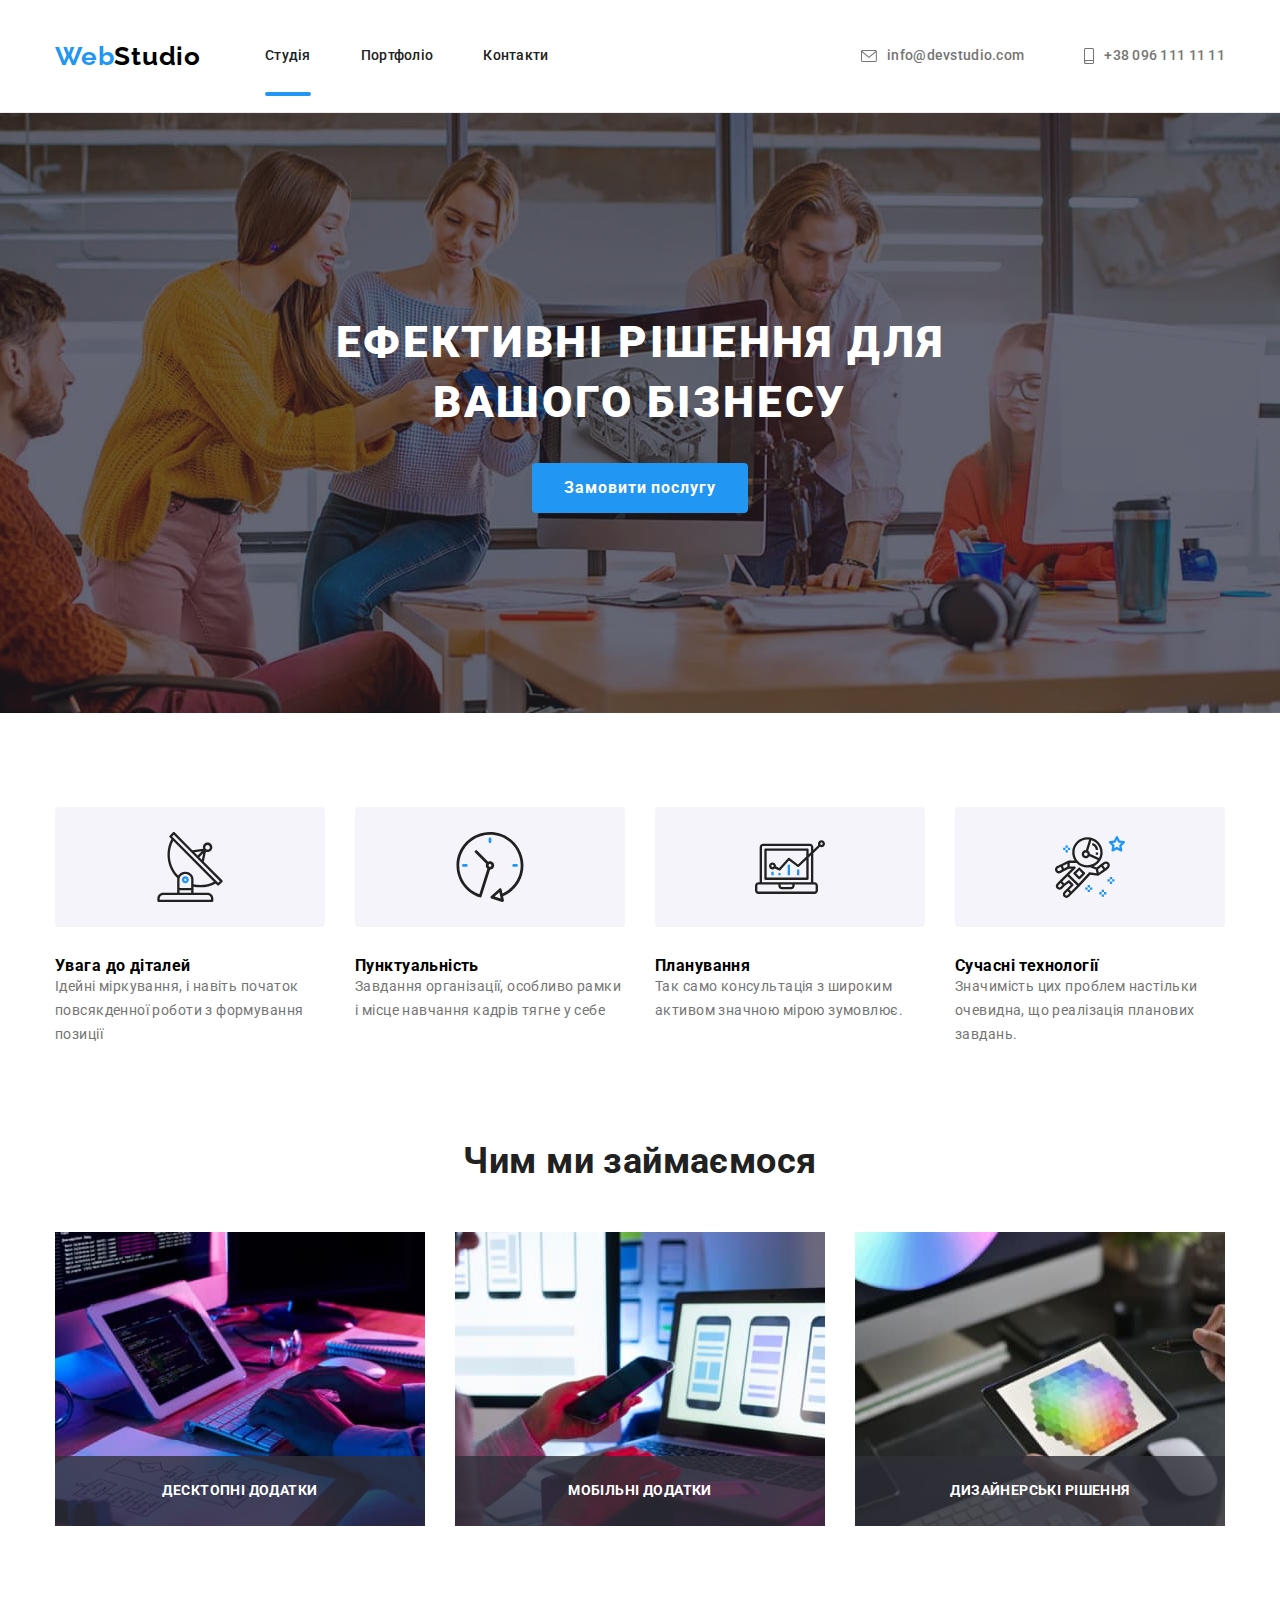
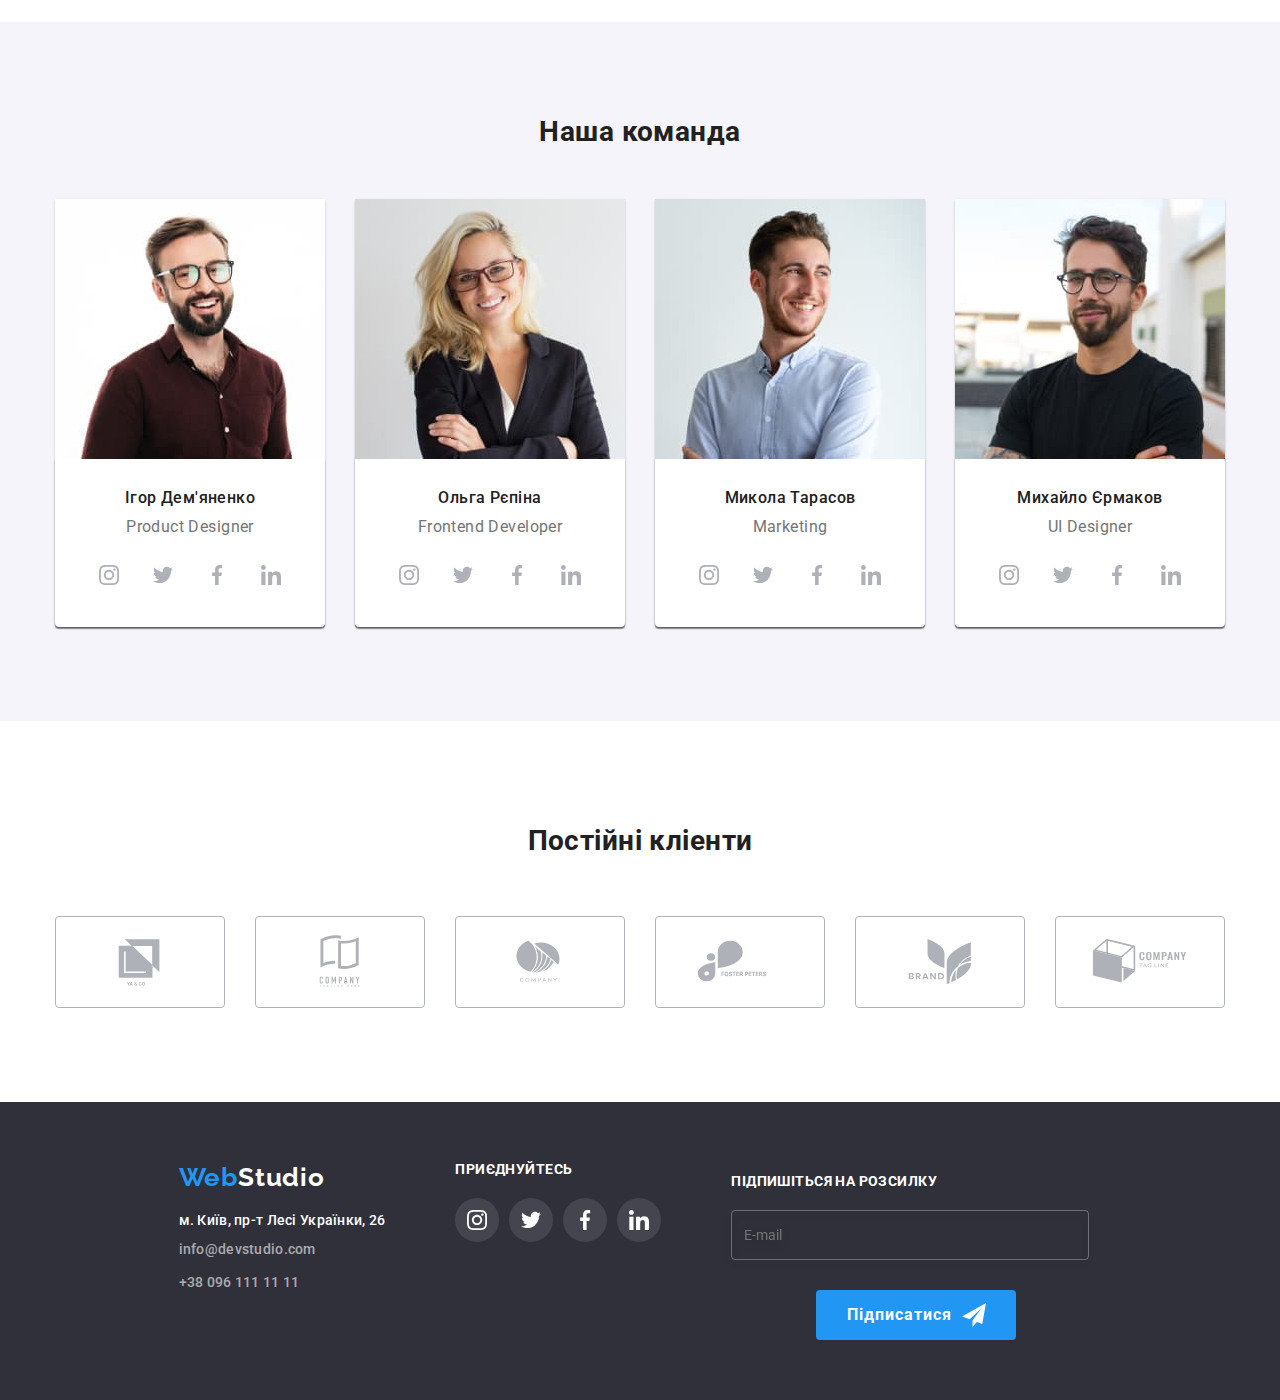
==== commit 3b0202fd: "add_footer + modal" ====
--- a/index.html
+++ b/index.html
@@ -433,13 +433,14 @@
 </section>
 </main>
 <!--Footer-->
-<!--<footer class="footer-color">
+<footer class="footer-color">
 <div class="container footer-block">
+    <div class="footer-tablet">
     <div class="contacts-footer">
-    <a class="logo link logo-indent" href="./index.html" lang="en">Web<span class="logo-footer">Studio</span></a>
+    <a class="logo-web link logo-indent" href="./index.html" lang="en">Web<span class="logo-footer">Studio</span></a>
     <address>
         <ul class="list">
-        <li class="footer-list"><a class="adress link nav-contacts-footer" href="https://goo.gl/maps/qTSubEwmaGikRSsk8" target="_blank"
+        <li class="footer-list"><a class="adress link nav-contacts-up" href="https://goo.gl/maps/qTSubEwmaGikRSsk8" target="_blank"
                 rel="noreferer noopener nofollow">м. Київ, пр-т Лесі Українки, 26</a></li>
         <li class="footer-list"><a class="footer-contacts link nav-contacts-footer" href="mailto:info@devstudio.com">info@devstudio.com</a></li>
         <li class="footer-list"><a class="footer-contacts link nav-contacts-footer" href="tel:+380961111111">+38 096 111 11 11</a></li>
@@ -479,22 +480,27 @@
         </li>
     </ul>
     </div>
+    </div>
+    <div class="mailing-wrapper">
     <form class="mailing">
         <p class="mailing-text">Підпишіться на розсилку</p>
         <div class="mailing-box">
             <input type="email" name="email" placeholder="E-mail" class="mailing-input" required>
+            <div class="mailing-send">
             <button type="submit" class="mailing-button">
                 Підписатися
             <svg aria-label="icon send" class="icon-send">
                 <use href="./images/sprite.svg#icon-icon-send"></use>
             </svg>
             </button>
+            </div>
         </div>
     </form>
+    </div>
 </div>
-</footer>-->
+</footer>
 <!--Backdrop-->
-  <!--<div class="backdrop is-hidden" data-modal>
+  <div class="backdrop is-hidden" data-modal>
     <div class="modal">
         <button type="button" class="modal-close-button" data-modal-close>
             <svg class="modal-close-icon" width="18" height="18">
@@ -553,12 +559,14 @@
                 <svg class="modal-form-own-check">
                     <use class="modal-form-own-icon" href="./images/sprite.svg#icon-icon-check"></use>
                 </svg>
+                <span class="checkbox-text">
                 Погоджуюся з розсилкою та приймаю&nbsp;<a class="modal-form-own-text" href="">Умови договору</a>
+                </span>
             </label>
             <button type="submit" class="modal-form-send">Відправити</button>
         </form>
     </div> 
-  </div>-->
+  </div>
   <script src="./js/menu.js"></script>
   <script src="./js/modal.js"></script>
 </body>
--- a/css/main.min.css
+++ b/css/main.min.css
@@ -1 +1 @@
-:root{--accent-color: #2196F3;--text-title-color: #212121;--text-color: #757575;--banner-color: #2F303A;--white-color: #FFFFFF;--button-colour: #188CE8;--border-header: #ECECEC;--comandos-color: #F5F4FA;--portfolio-box: #EEEEEE;--banner-bg-color: #C4C4C4;--icon-color: #AFB1B8;--bg-color-text: rgba(47, 48, 58, 0.8);--bg-color-icon: rgba(255, 255, 255, 0.1);--backdrop-color: rgba(0, 0, 0, 0.2);--timing-function: cubic-bezier(0.4, 0, 0.2, 1);--overlay-portfolio: rgba(33, 150, 243, 0.9);--mobile-border: rgba(33, 33, 33, 0.2);--primery-font: "Roboto", sans-serif}.visually-hidden{position:absolute;white-space:nowrap;width:1px;height:1px;overflow:hidden;border:0;padding:0;clip:rect(0 0 0 0);clip-path:inset(50%)}h1,h2,h3,h4,p{margin-top:0;margin-bottom:0}ul,ol{margin-top:0;margin-bottom:0;padding-left:0}.link{text-decoration:none}.list{list-style:none}img{display:block}body{font-family:var(--primery-font);font-size:14px;letter-spacing:.03em;line-height:1.14}.container{width:100%;padding-left:15px;padding-right:15px}@media screen and (min-width: 480px){.container{width:480px;margin-left:auto;margin-right:auto}}@media screen and (min-width: 768px){.container{width:738px}}@media screen and (min-width: 1200px){.container{width:1200px}}.banner__button{font-family:"Roboto",sans-serif;font-style:normal;font-weight:700;font-size:16px;line-height:1.87;display:block;padding:10px 32px;border-radius:4px;border:none;margin-right:auto;margin-left:auto;letter-spacing:.06em;cursor:pointer;background-color:var(--accent-color);color:var(--white-color);transition:background-color 250ms var(--timing-function)}.banner__button:hover,.banner__button:focus{background-color:var(--button-colour);box-shadow:0px 4px 4px rgba(0,0,0,.15);border-radius:4px}.logo-header{color:#000;padding-top:24px;padding-bottom:24px}.logo{font-family:"Raleway",sans-serif;font-weight:700;font-size:26px;line-height:1.19;letter-spacing:.03em;color:var(--accent-color)}.logo-head{margin-right:93px}.logo-footer{color:var(--white-color)}.logo-indent{margin-bottom:20px;display:block}.backdrop{position:fixed;top:0;left:0;z-index:100;width:100%;height:100%;background-color:var(--backdrop-color);transition:opacity 250ms var(--timing-function),visibility 250ms var(--timing-function)}.backdrop.is-hidden{visibility:hidden;opacity:0;pointer-events:none}.modal{position:absolute;top:50%;left:50%;transform:translate(-50%, -50%);width:528px;height:580px;padding:40px;background-color:var(--white-color);box-shadow:0px 1px 3px rgba(0,0,0,.12),0px 1px 1px rgba(0,0,0,.14),0px 2px 1px rgba(0,0,0,.2);border-radius:4px}.modal-close-button{position:absolute;top:8px;right:8px;display:flex;align-items:center;justify-content:center;width:30px;height:30px;border-radius:50%;background-color:rgba(0,0,0,0);border:1px solid rgba(0,0,0,.1);padding:0px;transition:border 250ms var(--timing-function)}.modal-close-button:hover,.modal-close-button:focus{border:1px solid var(--accent-color)}.modal-close-icon{transition:fill 250ms var(--timing-function)}.modal-close-icon:focus,.modal-close-icon:hover{cursor:pointer;fill:var(--accent-color)}.modal-title{font-family:var(--primery-font);font-style:normal;font-weight:700;font-size:20px;line-height:1,15;text-align:center;letter-spacing:.03em;margin-bottom:12px;color:var(--text-title-color)}.modal-form{display:flex;flex-direction:column}.modal-from-input{width:100%;height:40px;cursor:pointer;padding-left:42px;border-radius:4px;border:1px solid rgba(33,33,33,.2);transition:border-color 250ms var(--timing-function)}.modal-from-input:focus{outline:none;border-color:var(--accent-color)}.modal-form-icon{position:absolute;top:50%;left:12px;transform:translateY(-50%);display:block;fill:var(--text-title-color);transition:fill 250ms var(--timing-function)}.modal-from-input:focus+.modal-form-icon{fill:var(--accent-color)}.modal-form-name{display:block;margin-bottom:4px;font-family:var(--primery-font);font-style:normal;font-weight:400;font-size:12px;line-height:1,16;letter-spacing:.01em;color:var(--text-color)}.modal-form-field{margin-bottom:10px}.modal-form-input-wrapper{position:relative;display:block}.modal-form-message{display:block;width:100%;height:96px;border-radius:4px;border:1px solid rgba(33,33,33,.2);padding-left:16px;padding-right:16px;padding-top:12px;padding-bottom:12px;resize:none;cursor:pointer;transition:border-color 250ms var(--timing-function)}.modal-form-message:focus{outline:none;border-color:var(--accent-color)}.modal-form-message::placeholder{color:rgba(117,117,117,.5);font-size:12px}.modal-form-own-check{width:16px;height:15px;border-radius:2px;border:1px solid var(--text-title-color);cursor:pointer;margin-right:7px}.modal-check:checked+.modal-form-own-check{background-color:var(--accent-color);border:none}.modal-check:focus+.modal-form-own-check{box-shadow:0 0 0 2px var(--accent-color)}.modal-form-own-icon{display:none;fill:var(--white-color)}.modal-check:checked+.modal-form-own-check .modal-form-own-icon{display:block}.modal-check{appearance:none;position:absolute}.modal-form-check{display:flex;align-items:center;margin-bottom:25px;justify-content:center}.modal-form-send{width:200px;height:50px;font-family:"Roboto",sans-serif;font-style:normal;font-weight:700;font-size:16px;line-height:1.87;display:block;padding:10px 32px;border-radius:4px;border:none;margin-right:auto;margin-left:auto;letter-spacing:.06em;cursor:pointer;background-color:var(--accent-color);color:var(--white-color);transition:background-color 250ms var(--timing-function)}.modal-form-send:hover,.modal-form-send:focus{background-color:var(--button-colour);box-shadow:0px 4px 4px rgba(0,0,0,.15);border-radius:4px}.modal-form-own-text{color:var(--accent-color)}@media screen and (max-width: 767px){.mobile-menu{position:fixed;top:0;left:0;z-index:100;width:100%;height:100%;background-color:var(--white-color);transform:translateX(100%);overflow:auto}.mobile-menu__container{position:relative;padding-left:40px}.mobile-menu.is-open{transform:translateX(0)}.js-close-menu{position:absolute;top:10px;right:15px}.mobile-nav{display:flex;flex-direction:column;row-gap:32px;align-items:flex-start;margin-bottom:306px}.mobile-nav__link{font-weight:500;font-size:40px;line-height:1.18;text-align:center;letter-spacing:.02em;color:var(--text-title-color);transition:color 250ms var(--timing-function) linear}.mobile-nav__link:hover,.mobile-nav__link:focus{color:var(--accent-color)}.mobile-nav__link--current{color:var(--accent-color)}.mobile-contacts{display:flex;flex-direction:column;row-gap:32px;align-items:flex-start;margin-bottom:64px}.mobile-contacts__link{display:block;font-weight:500;font-size:34px;line-height:40px;letter-spacing:.02em;color:var(--text-color);transition:color 250ms var(--timing-function) linear}.mobile-contacts__link:hover,.mobile-contacts__link:focus{color:var(--accent-color)}.mobile-contacts__link .mobile-contacts__link--size{font-size:24px;line-height:28px}.mobile-contacts__link--size{font-weight:500;font-size:24px;line-height:28px}.mobile-social{display:flex;column-gap:20px;align-items:center}.mobile-social__item{position:relative}.mobile-social__item:not(:last-child)::after{content:"";position:absolute;right:-10px;top:50%;transform:translateY(-50%);display:block;width:1px;height:22px;background-color:var(--mobile-border)}.mobile-social__link{font-weight:500;font-size:18px;line-height:1.22;color:var(--accent-color)}.mobile-menu__close-btn{position:absolute;top:10px;right:15px;background-color:rgba(0,0,0,0);border:0;padding:0;line-height:0;cursor:pointer;fill:currentColor;transition:color var(--timing-function);background-color:var(--timing-function)}.mobile-menu__close-btn:hover,.mobile-menu__close-btn:focus{fill:var(--accent-color)}}@media screen and (max-width: 767px)and (min-width: 768px){.mobile-menu__close-btn{display:none}}@media screen and (max-width: 767px){.mobile-menu__close-icon{width:40px;height:40px}}@media screen and (max-width: 767px)and (max-width: 767px){.menu{display:none}.contacts-list{display:none}}@media screen and (min-width: 768px){.mobile-menu{display:none}}@media screen and (max-width: 767px){.menu{display:none}.contacts-list{display:none}.open-mobile-menu-btn{line-height:0;border:none;background-color:rgba(0,0,0,0);padding:0}.open-mobile-menu-btn_icon{width:40px;height:40px}}.header{padding-top:16px;padding-bottom:16px}.header__envelope{display:flex;align-items:center;justify-content:space-between}@media screen and (min-width: 768px){.open-mobile-menu-btn{display:none}.header__navigation{display:flex;align-items:center}.logo-head{margin-right:64px}.menu{display:flex;column-gap:50px;align-items:center}.menu__link{position:relative;font-weight:500;letter-spacing:.02em;padding-top:32px;display:inline-block;color:var(--text-title-color);transition:color 250ms var(--timing-function) linear;padding-bottom:32px}.menu__link:hover,.menu__link:focus,.current{color:var(--accent-color)}.menu__current::after{content:"";position:absolute;left:0;bottom:0;display:inline-block;width:100%;height:4px;background-color:var(--accent-color);border-radius:2px;transition:color 250ms var(--timing-function)}.contacts-list{display:flex;flex-direction:column;margin-left:auto;gap:10px}.contacts-list__link{display:flex;align-items:center;font-weight:500;letter-spacing:.02em;line-height:1.14;color:var(--text-color);transition:color 250ms var(--timing-function)}.contacts-list__link:hover,.contacts-list__link:focus,.contacts-list__link .current{color:var(--accent-color)}.contacts-list__item:not(:last-child){line-height:1.14}.contacts-list__iconmail{margin-right:10px;fill:currentColor}.contacts-list__icontel{margin-right:10px;fill:currentColor}}@media screen and (min-width: 1200px){.header{border-bottom:1px solid var(--border-header)}.contacts-list{display:flex;flex-direction:row;margin-left:auto}.contacts-list__link{display:flex;align-items:center;font-weight:500;letter-spacing:.02em;padding-top:32px;padding-bottom:32px;line-height:1.14;color:var(--text-color);transition:color 250ms var(--timing-function)}.contacts-list__link:hover,.contacts-list__link:focus,.contacts-list__link .current{color:var(--accent-color)}.contacts-list__item:not(:last-child){margin-right:50px;line-height:1.14}}.banner{padding-top:118px;padding-bottom:118px;background-color:var(--banner-bg-color);background-image:linear-gradient(rgba(47, 48, 58, 0.4), rgba(47, 48, 58, 0.4)),url(../images/mobile/header1.jpg);background-repeat:no-repeat;background-position:center;background-size:480px}@media screen and (min-device-pixel-ratio: 2)and (max-width: 767px),screen and (min-resolution: 192dpi)and (max-width: 767px),screen and (min-resolution: 2dppx)and (max-width: 767px){.banner .banner{background-image:url(../images/mobile/header2.jpg)}}@media screen and (min-width: 768px){.banner{background-image:linear-gradient(rgba(47, 48, 58, 0.4), rgba(47, 48, 58, 0.4)),url(../images/tablet/header1.jpg);background-size:768px}}@media screen and (min-device-pixel-ratio: 2)and (min-width: 768px),screen and (min-resolution: 192dpi)and (min-width: 768px),screen and (min-resolution: 2dppx)and (min-width: 768px){.banner .banner{background-image:url(../images/tablet/header2.jpg)}}@media screen and (min-width: 1200px){.banner{background-image:url(../images/desktop/header1.jpg);padding-top:200px;padding-bottom:200px;background-size:cover}}@media screen and (min-device-pixel-ratio: 2)and (min-width: 1200px),screen and (min-resolution: 192dpi)and (min-width: 1200px),screen and (min-resolution: 2dppx)and (min-width: 1200px){.banner .banner{background-image:url(../images/desktop/header2.jpg)}}.banner__box{max-width:360px;text-align:center;margin-right:auto;margin-left:auto}@media screen and (min-width: 768px){.banner__box{max-width:360px}}@media screen and (min-width: 1200px){.banner__box{max-width:696px}}.banner__title{font-style:normal;font-weight:900;font-size:26px;line-height:1.61;text-align:center;letter-spacing:.06em;text-transform:uppercase;margin-left:auto;margin-right:auto;margin-bottom:30px;color:var(--white-color)}@media screen and (min-width: 1200px){.banner__title{font-size:44px;line-height:1.36}}.overlay{max-width:1600px;height:600px;margin-left:auto;margin-right:auto;background-image:linear-gradient(to right, rgba(47, 48, 58, 0.4), rgba(47, 48, 58, 0.4)),url(../images/banner_main.jpg);background-repeat:no-repeat;background-position:center;background-size:cover}@media screen and (max-width: 767px){.advantages{padding-top:60px;padding-bottom:60px}.advantages-roster__title{font-style:normal;text-align:center;font-weight:700;font-size:14px;text-transform:uppercase;margin-bottom:10px;color:var(--text-title-color)}.advantages-roster{display:flex;gap:30px;flex-direction:column}.backgraund{display:flex;max-width:450px;background-color:var(--comandos-color);height:120px;align-items:center;justify-content:center;margin-bottom:30px;border:none;border-radius:4px}}.backgraund__icon{width:70px;height:70px}.advantages-roster__text{font-style:normal;line-height:1.71;color:var(--text-color)}@media screen and (min-width: 768px){.advantages{padding-top:60px;padding-bottom:60px}.advantages-roster{display:flex;gap:30px;flex-wrap:wrap}.backgraund{display:flex;max-width:450px;background-color:var(--comandos-color);width:354px;height:120px;align-items:center;justify-content:center;margin-bottom:30px;border:none;border-radius:4px}.advantages-roster__item{width:calc((100% - 30px)/2)}}@media screen and (min-width: 1200px){.advantages{padding-top:94px;padding-bottom:94px}.advantages-roster{display:flex;gap:30px;flex-wrap:wrap}.backgraund{display:flex;max-width:450px;background-color:var(--comandos-color);width:270px;height:120px;align-items:center;justify-content:center;margin-bottom:30px;border:none;border-radius:4px}.advantages-roster__item{width:calc((100% - 90px)/4)}}@media screen and (max-width: 767px){.products{display:none}.products-work{display:none}}@media screen and (min-width: 768px){.products{display:none}.products-work{display:none}}@media screen and (min-width: 1200px){.products{display:block;padding-bottom:96px}.title,.clients,.comandos-title{font-style:normal;font-weight:700;font-size:36px;text-align:center;margin-bottom:50px;color:var(--text-title-color)}.products-work{display:flex;align-items:center}.products-work__item{position:relative}.products-work__item:not(:last-child){margin-right:30px}.products-work__overlay{position:absolute;bottom:0%;left:0%;width:100%;height:70px;background-color:var(--bg-color-text);display:flex;align-items:center;justify-content:center}.products-work__img{display:block}.products-work__text{font-family:"Roboto",sans-serif;font-weight:700;font-size:14px;line-height:1,14;text-align:center;text-transform:uppercase;color:var(--white-color)}}@media screen and (max-width: 767px){.our-comandos{padding-bottom:60px;padding-top:60px;background-color:var(--comandos-color)}.comandos-team{display:flex;align-items:center;flex-direction:column;gap:30px;margin-top:30px}.comandos-title{text-align:center;font-weight:700;font-size:28px;line-height:1.17;margin-bottom:30px;color:var(--text-title-color)}.box-color{background-color:var(--white-color)}.work-position{padding-top:30px;padding-bottom:30px;padding-left:30px;padding-right:30px;box-shadow:0px 1px 3px rgba(0,0,0,.12),0px 1px 1px rgba(0,0,0,.14),0px 2px 1px rgba(0,0,0,.2);border-radius:0px 0px 4px 4px}.social-list-icon{width:20px;height:20px}.social-list,.social-list-footer{display:flex;align-items:center;justify-content:center;column-gap:10px}.social-list-link{display:flex;align-items:center;justify-content:center;width:44px;height:44px;border-radius:50%;fill:var(--icon-color);background-color:var(--white-color);transition:background-color 250ms var(--timing-function),fill 250ms var(--timing-function)}.social-list-link:hover,.social-list-link:focus{fill:var(--white-color);background-color:var(--accent-color)}.name{font-style:normal;font-weight:500;font-size:16px;line-height:1.18;text-align:center;margin-bottom:10px;color:var(--text-title-color)}.name-text{font-style:normal;font-size:16px;line-height:1.18;text-align:center;color:var(--text-color);margin-bottom:16px}}@media screen and (min-width: 768px){.our-comandos{padding-bottom:60px;padding-top:60px;background-color:var(--comandos-color)}.comandos-title{text-align:center;font-weight:700;font-size:28px;line-height:1.17;margin-bottom:50px;color:var(--text-title-color)}.comandos-team{display:flex;flex-wrap:wrap;flex-direction:row;gap:30px}.comandos-list{width:calc((100% - 30px)/2);text-align:center;background-color:var(--white-color);border-radius:0px 0px 4px 4px;box-shadow:0px 1px 3px rgba(0,0,0,.12),0px 1px 1px rgba(0,0,0,.14),0px 2px 1px rgba(0,0,0,.2)}.work-position{padding-top:30px;padding-bottom:30px;padding-left:30px;padding-right:30px;box-shadow:0px 1px 3px rgba(0,0,0,.12),0px 1px 1px rgba(0,0,0,.14),0px 2px 1px rgba(0,0,0,.2);border-radius:0px 0px 4px 4px}.social-list-icon{width:20px;height:20px}.social-list,.social-list-footer{display:flex;align-items:center;justify-content:center;column-gap:10px}.social-list-link{display:flex;align-items:center;justify-content:center;width:44px;height:44px;border-radius:50%;fill:var(--icon-color);background-color:var(--white-color);transition:background-color 250ms var(--timing-function),fill 250ms var(--timing-function)}.social-list-link:hover,.social-list-link:focus{fill:var(--white-color);background-color:var(--accent-color)}.name{font-style:normal;font-weight:500;font-size:16px;line-height:1.18;text-align:center;margin-bottom:10px;color:var(--text-title-color)}.name-text{font-style:normal;font-size:16px;line-height:1.18;text-align:center;color:var(--text-color);margin-bottom:16px}}@media screen and (min-width: 1200px){.our-comandos{padding-bottom:94px;padding-top:94px;background-color:var(--comandos-color)}.comandos-team{display:flex;align-items:center}.comandos-list{width:calc((100% - 90px)/4)}.box-color{background-color:var(--white-color)}.work-position{padding-top:30px;padding-bottom:30px;padding-left:30px;padding-right:30px;box-shadow:0px 1px 3px rgba(0,0,0,.12),0px 1px 1px rgba(0,0,0,.14),0px 2px 1px rgba(0,0,0,.2);border-radius:0px 0px 4px 4px}.social-list-icon{width:20px;height:20px}.social-list,.social-list-footer{display:flex;align-items:center;justify-content:center;column-gap:10px}.social-list-link{display:flex;align-items:center;justify-content:center;width:44px;height:44px;border-radius:50%;fill:var(--icon-color);background-color:var(--white-color);transition:background-color 250ms var(--timing-function),fill 250ms var(--timing-function)}.social-list-link:hover,.social-list-link:focus{fill:var(--white-color);background-color:var(--accent-color)}.name{font-style:normal;font-weight:500;font-size:16px;line-height:1.18;text-align:center;margin-bottom:10px;color:var(--text-title-color)}.name-text{font-style:normal;font-size:16px;line-height:1.18;text-align:center;color:var(--text-color);margin-bottom:16px}}@media screen and (max-width: 767px){.section-clients{padding-top:60px;padding-bottom:60px}.clients{font-family:var(--primery-font);font-weight:700;font-size:28px;line-height:1.84;text-align:center;color:var(--text-title-color);margin-bottom:30px}.clients-list{display:flex;align-items:center;flex-wrap:wrap;justify-content:center;gap:30px}.clients-item{width:calc((100% - 30px)/2)}}@media screen and (min-width: 768px){.section-clients{padding-top:60px;padding-bottom:60px}.clients{margin-bottom:50px;font-family:var(--primery-font);font-weight:700;font-size:28px;line-height:1.84;text-align:center;color:var(--text-title-color)}.clients-list{display:flex;align-items:center;flex-wrap:wrap;justify-content:center;gap:30px}.clients-item{width:calc((100% - 60px)/3)}}@media screen and (min-width: 1200px){.section-clients{padding-top:94px;padding-bottom:94px}.clients{margin-bottom:50px;font-family:var(--primery-font);font-weight:700;font-size:28px;line-height:1.84;text-align:center;color:var(--text-title-color)}.clients-item{width:calc((100% - 150px)/6)}}.client-icon{fill:currentColor;width:106px;height:60px}.client-link{display:flex;align-items:center;justify-content:center;width:170px;height:92px;border:1px solid var(--icon-color);border-radius:4px;color:var(--icon-color);transition:color 250ms var(--timing-function),border-color 250ms var(--timing-function)}.client-link:hover,.client-link:focus{border-color:var(--accent-color);color:var(--accent-color)}.portfolio-work{display:flex;gap:30px;align-items:center;flex-wrap:wrap}.port-link{display:block}.port-link:hover,.port-link:focus{box-shadow:0px 1px 1px rgba(0,0,0,.12),0px 4px 4px rgba(0,0,0,.06),1px 4px 6px rgba(0,0,0,.16)}.portfolio-block{position:relative;overflow:hidden}.portfolio-title{font-weight:700;font-size:18px;line-height:2;letter-spacing:.06em;margin-bottom:4px;color:var(--text-title-color)}.portfolio-info{font-size:16px;line-height:1.9;color:var(--text-color)}.portfolio-box{padding:20px 24px;border:1px solid var(--portfolio-box)}.overlay-portfolio{position:absolute;top:0;left:0;height:100%;width:100%;background-color:var(--overlay-portfolio);opacity:.9;color:var(--white-color);padding:63px 24px;overflow:hidden;transform:translateY(101%);transition:transform 250ms var(--timing-function),backgraund-color 250ms var(--timing-function)}.port-link:hover .overlay-portfolio,.port-link:focus .overlay-portfolio{transform:translateY(0%)}.overlay-text{font-style:normal;font-size:18px;line-height:1.56;color:var(--white-color)}.portfolio{padding-top:94px;padding-bottom:94px}.portfolio-btn-roster{display:flex;align-items:center;justify-content:center;margin-bottom:50px}.portfolio-item:not(:last-child){margin-right:8px}.button-portfolio{font-family:"Roboto",sans-serif;font-weight:500;font-size:16px;line-height:1.62;text-align:center;letter-spacing:.03em;padding:6px 22px;margin-left:auto;border:none;border-radius:4px;color:var(--text-title-color);transition:color 250ms var(--timing-function),background-color 250ms var(--timing-function),box-shadow 250ms var(--timing-function),border-radius 250ms var(--timing-function)}.button-portfolio:hover,.button-portfolio:focus{background-color:var(--accent-color);color:var(--white-color);box-shadow:0px 3px 1px rgba(0,0,0,.1),0px 1px 2px rgba(0,0,0,.08),0px 2px 2px rgba(0,0,0,.12);border-radius:4px}.button-portfolio,.hero-button{cursor:pointer}.footer-block{display:flex;align-items:baseline}.contacts-footer{margin-right:70px}.nav-contacts-footer{font-weight:500;letter-spacing:.02em;line-height:1.14;color:var(--text-color);transition:color 250ms var(--timing-function)}.nav-contacts-footer:hover,.nav-contacts-footer:focus,.nav-contacts-footer .current{color:var(--accent-color)}.footer-color{padding-top:60px;padding-bottom:60px;background:var(--banner-color)}.adress{font-style:normal;line-height:1.71;color:var(--white-color)}.footer-list:not(:last-child){margin-bottom:9px}.footer-contacts{font-style:normal;line-height:1.71;color:rgba(255,255,255,.6)}.footer-social{width:206px;height:80px;margin-right:93px}.follow{margin-bottom:20px;font-weight:700;font-size:14px;line-height:1,14;text-transform:uppercase;color:var(--white-color)}.social-list-link-footer{display:flex;align-items:center;justify-content:center;width:44px;height:44px;border-radius:50%;background-color:var(--bg-color-icon);transition:background-color 250ms var(--timing-function)}.social-list-link-footer:hover,.social-list-link-footer:focus{background-color:var(--accent-color)}.social-list-icon-footer{fill:var(--white-color);width:20px;height:20px}.mailing{width:570px}.mailing-text{font-family:var(--primery-font);margin-bottom:20px;font-weight:700;font-size:14px;text-transform:uppercase;color:var(--white-color)}.mailing-box{display:flex}.mailing-input{width:358px;height:50px;margin-right:12px;border-radius:4px;padding:12px;background-color:inherit;color:var(--white-color);cursor:pointer;border:1px solid rgba(255,255,255,.3);filter:drop-shadow(0px 4px 4px rgba(0, 0, 0, 0.15));transition:border-color 250ms var(--timing-function)}.mailing-input:focus{border-color:var(--white-color);outline:none}.mailing-button{display:flex;justify-content:center;align-items:center;border:none;width:200px;height:50px;background-color:var(--accent-color);border-radius:4px;color:var(--white-color);font-weight:700;font-size:16px;line-height:1,87;letter-spacing:.06em;padding:10px 28px;cursor:pointer;transition:background-color 250ms var(--timing-function)}.mailing-button:hover,.mailing-button:focus{background-color:var(--accent-color);color:var(--white-color);box-shadow:0px 3px 1px rgba(0,0,0,.1),0px 1px 2px rgba(0,0,0,.08),0px 2px 2px rgba(0,0,0,.12);border-radius:4px}.icon-send{width:24px;height:24px;margin-left:10px}/*# sourceMappingURL=main.min.css.map */+:root{--accent-color: #2196F3;--text-title-color: #212121;--text-color: #757575;--banner-color: #2F303A;--white-color: #FFFFFF;--button-colour: #188CE8;--border-header: #ECECEC;--comandos-color: #F5F4FA;--portfolio-box: #EEEEEE;--banner-bg-color: #C4C4C4;--icon-color: #AFB1B8;--bg-color-text: rgba(47, 48, 58, 0.8);--bg-color-icon: rgba(255, 255, 255, 0.1);--backdrop-color: rgba(0, 0, 0, 0.2);--timing-function: cubic-bezier(0.4, 0, 0.2, 1);--overlay-portfolio: rgba(33, 150, 243, 0.9);--mobile-border: rgba(33, 33, 33, 0.2);--primery-font: "Roboto", sans-serif}.visually-hidden{position:absolute;white-space:nowrap;width:1px;height:1px;overflow:hidden;border:0;padding:0;clip:rect(0 0 0 0);clip-path:inset(50%)}h1,h2,h3,h4,p{margin-top:0;margin-bottom:0}ul,ol{margin-top:0;margin-bottom:0;padding-left:0}.link{text-decoration:none}.list{list-style:none}img{display:block}body{font-family:var(--primery-font);font-size:14px;letter-spacing:.03em;line-height:1.14}.container{padding-left:15px;padding-right:15px}@media screen and (min-width: 480px){.container{width:480px;margin-left:auto;margin-right:auto}}@media screen and (min-width: 768px){.container{width:768px}}@media screen and (min-width: 1200px){.container{width:1200px}}.banner__button{font-family:"Roboto",sans-serif;font-style:normal;font-weight:700;font-size:16px;line-height:1.87;display:block;padding:10px 32px;border-radius:4px;border:none;margin-right:auto;margin-left:auto;letter-spacing:.06em;cursor:pointer;background-color:var(--accent-color);color:var(--white-color);transition:background-color 250ms var(--timing-function)}.banner__button:hover,.banner__button:focus{background-color:var(--button-colour);box-shadow:0px 4px 4px rgba(0,0,0,.15);border-radius:4px}.logo-header{color:#000;padding-top:24px;padding-bottom:24px}.logo{font-family:"Raleway",sans-serif;font-weight:700;font-size:26px;line-height:1.19;letter-spacing:.03em;color:var(--accent-color)}.logo-head{margin-right:93px}@media screen and (max-width: 450px){.modal{width:280px}}@media screen and (min-width: 1200px){.modal{width:528px}}.backdrop{position:fixed;top:0;left:0;z-index:100;width:100%;height:100%;overflow:scroll;background-color:var(--backdrop-color);transition:opacity 250ms var(--timing-function),visibility 250ms var(--timing-function)}.backdrop.is-hidden{visibility:hidden;opacity:0;pointer-events:none}.modal{position:absolute;top:30px;left:50%;transform:translateX(-50%);width:450px;height:609px;padding:40px;background-color:var(--white-color);box-shadow:0px 1px 3px rgba(0,0,0,.12),0px 1px 1px rgba(0,0,0,.14),0px 2px 1px rgba(0,0,0,.2);border-radius:4px}.modal-close-button{position:absolute;top:8px;right:8px;display:flex;align-items:center;justify-content:center;width:30px;height:30px;border-radius:50%;background-color:rgba(0,0,0,0);border:1px solid rgba(0,0,0,.1);padding:0px;transition:border 250ms var(--timing-function)}.modal-close-button:hover,.modal-close-button:focus{border:1px solid var(--accent-color)}.modal-close-icon{transition:fill 250ms var(--timing-function)}.modal-close-icon:focus,.modal-close-icon:hover{cursor:pointer;fill:var(--accent-color)}.modal-title{font-family:var(--primery-font);font-style:normal;font-weight:700;font-size:20px;line-height:1,15;text-align:center;letter-spacing:.03em;margin-bottom:12px;color:var(--text-title-color)}.modal-form{display:flex;flex-direction:column}.modal-from-input{width:100%;height:40px;cursor:pointer;padding-left:42px;border-radius:4px;border:1px solid rgba(33,33,33,.2);transition:border-color 250ms var(--timing-function)}.modal-from-input:focus{outline:none;border-color:var(--accent-color)}.modal-form-icon{position:absolute;top:50%;left:12px;transform:translateY(-50%);display:block;fill:var(--text-title-color);transition:fill 250ms var(--timing-function)}.modal-from-input:focus+.modal-form-icon{fill:var(--accent-color)}.modal-form-name{display:block;margin-bottom:4px;font-family:var(--primery-font);font-style:normal;font-weight:400;font-size:12px;line-height:1,16;letter-spacing:.01em;color:var(--text-color)}.modal-form-field{margin-bottom:10px}.modal-form-input-wrapper{position:relative;display:block}.modal-form-message{display:block;width:100%;height:96px;border-radius:4px;border:1px solid rgba(33,33,33,.2);padding-left:16px;padding-right:16px;padding-top:12px;padding-bottom:12px;resize:none;cursor:pointer;transition:border-color 250ms var(--timing-function)}.modal-form-message:focus{outline:none;border-color:var(--accent-color)}.modal-form-message::placeholder{color:rgba(117,117,117,.5);font-size:12px}.modal-form-own-check{width:16px;height:15px;border-radius:2px;border:1px solid var(--text-title-color);cursor:pointer;margin-right:7px}.modal-check:checked+.modal-form-own-check{background-color:var(--accent-color);border:none}.modal-check:focus+.modal-form-own-check{box-shadow:0 0 0 2px var(--accent-color)}.modal-form-own-icon{display:none;fill:var(--white-color)}.modal-check:checked+.modal-form-own-check .modal-form-own-icon{display:block}.modal-check{appearance:none;position:absolute}.modal-form-check{display:flex;align-items:center;margin-bottom:25px;justify-content:center}.modal-form-send{width:200px;height:50px;font-family:"Roboto",sans-serif;font-style:normal;font-weight:700;font-size:16px;line-height:1.87;display:block;padding:10px 32px;border-radius:4px;border:none;margin-right:auto;margin-left:auto;letter-spacing:.06em;cursor:pointer;background-color:var(--accent-color);color:var(--white-color);transition:background-color 250ms var(--timing-function)}.modal-form-send:hover,.modal-form-send:focus{background-color:var(--button-colour);box-shadow:0px 4px 4px rgba(0,0,0,.15);border-radius:4px}.modal-form-own-text{color:var(--accent-color);font-family:var(--primery-font);font-style:normal;font-weight:400;font-size:12px;line-height:1,16;letter-spacing:.01em;font-size:12px}.checkbox-text{color:var(--text-color);font-family:var(--primery-font);font-style:normal;font-weight:400;font-size:12px;line-height:1,16;letter-spacing:.01em;font-size:12px}@media screen and (max-width: 767px){.mobile-menu{position:fixed;top:0;left:0;z-index:100;width:100%;height:100%;background-color:var(--white-color);transform:translateX(100%);overflow:auto}.mobile-menu__container{position:relative;padding-left:40px}.mobile-menu.is-open{transform:translateX(0)}.js-close-menu{position:absolute;top:10px;right:15px}.mobile-nav{display:flex;flex-direction:column;row-gap:32px;align-items:flex-start;margin-bottom:306px}.mobile-nav__link{font-weight:500;font-size:40px;line-height:1.18;text-align:center;letter-spacing:.02em;color:var(--text-title-color);transition:color 250ms var(--timing-function) linear}.mobile-nav__link:hover,.mobile-nav__link:focus{color:var(--accent-color)}.mobile-nav__link--current{color:var(--accent-color)}.mobile-contacts{display:flex;flex-direction:column;row-gap:32px;align-items:flex-start;margin-bottom:64px}.mobile-contacts__link{display:block;font-weight:500;font-size:34px;line-height:40px;letter-spacing:.02em;color:var(--text-color);transition:color 250ms var(--timing-function) linear}.mobile-contacts__link:hover,.mobile-contacts__link:focus{color:var(--accent-color)}.mobile-contacts__link .mobile-contacts__link--size{font-size:24px;line-height:28px}.mobile-contacts__link--size{font-weight:500;font-size:24px;line-height:28px}.mobile-social{display:flex;column-gap:20px;align-items:center}.mobile-social__item{position:relative}.mobile-social__item:not(:last-child)::after{content:"";position:absolute;right:-10px;top:50%;transform:translateY(-50%);display:block;width:1px;height:22px;background-color:var(--mobile-border)}.mobile-social__link{font-weight:500;font-size:18px;line-height:1.22;color:var(--accent-color)}.mobile-menu__close-btn{position:absolute;top:10px;right:15px;background-color:rgba(0,0,0,0);border:0;padding:0;line-height:0;cursor:pointer;fill:currentColor;transition:color var(--timing-function);background-color:var(--timing-function)}.mobile-menu__close-btn:hover,.mobile-menu__close-btn:focus{fill:var(--accent-color)}}@media screen and (max-width: 767px)and (min-width: 768px){.mobile-menu__close-btn{display:none}}@media screen and (max-width: 767px){.mobile-menu__close-icon{width:40px;height:40px}}@media screen and (max-width: 767px)and (max-width: 767px){.menu{display:none}.contacts-list{display:none}}@media screen and (min-width: 768px){.mobile-menu{display:none}}@media screen and (max-width: 767px){.menu{display:none}.contacts-list{display:none}.open-mobile-menu-btn{line-height:0;border:none;background-color:rgba(0,0,0,0);padding:0}.open-mobile-menu-btn_icon{width:40px;height:40px}}.header{padding-top:16px;padding-bottom:16px}.header__envelope{display:flex;align-items:center;justify-content:space-between}@media screen and (min-width: 768px){.open-mobile-menu-btn{display:none}.header__navigation{display:flex;align-items:center}.logo-head{margin-right:64px}.menu{display:flex;column-gap:50px;align-items:center}.menu__link{position:relative;font-weight:500;letter-spacing:.02em;padding-top:32px;display:inline-block;color:var(--text-title-color);transition:color 250ms var(--timing-function) linear;padding-bottom:32px}.menu__link:hover,.menu__link:focus,.current{color:var(--accent-color)}.menu__current::after{content:"";position:absolute;left:0;bottom:0;display:inline-block;width:100%;height:4px;background-color:var(--accent-color);border-radius:2px;transition:color 250ms var(--timing-function)}.contacts-list{display:flex;flex-direction:column;margin-left:auto;gap:10px}.contacts-list__link{display:flex;align-items:center;font-weight:500;letter-spacing:.02em;line-height:1.14;color:var(--text-color);transition:color 250ms var(--timing-function)}.contacts-list__link:hover,.contacts-list__link:focus,.contacts-list__link .current{color:var(--accent-color)}.contacts-list__item:not(:last-child){line-height:1.14}.contacts-list__iconmail{margin-right:10px;fill:currentColor}.contacts-list__icontel{margin-right:10px;fill:currentColor}}@media screen and (min-width: 1200px){.header{border-bottom:1px solid var(--border-header)}.contacts-list{display:flex;flex-direction:row;margin-left:auto}.contacts-list__link{display:flex;align-items:center;font-weight:500;letter-spacing:.02em;padding-top:32px;padding-bottom:32px;line-height:1.14;color:var(--text-color);transition:color 250ms var(--timing-function)}.contacts-list__link:hover,.contacts-list__link:focus,.contacts-list__link .current{color:var(--accent-color)}.contacts-list__item:not(:last-child){margin-right:50px;line-height:1.14}}.banner{padding-top:118px;padding-bottom:118px;background-color:var(--banner-bg-color);background-image:linear-gradient(rgba(47, 48, 58, 0.4), rgba(47, 48, 58, 0.4)),url(../images/mobile/header1.jpg);background-repeat:no-repeat;background-position:center;background-size:480px}@media screen and (min-device-pixel-ratio: 2)and (max-width: 767px),screen and (min-resolution: 192dpi)and (max-width: 767px),screen and (min-resolution: 2dppx)and (max-width: 767px){.banner .banner{background-image:url(../images/mobile/header2.jpg)}}@media screen and (min-width: 768px){.banner{background-image:linear-gradient(rgba(47, 48, 58, 0.4), rgba(47, 48, 58, 0.4)),url(../images/tablet/header1.jpg);background-size:768px}}@media screen and (min-device-pixel-ratio: 2)and (min-width: 768px),screen and (min-resolution: 192dpi)and (min-width: 768px),screen and (min-resolution: 2dppx)and (min-width: 768px){.banner .banner{background-image:url(../images/tablet/header2.jpg)}}@media screen and (min-width: 1200px){.banner{background-image:linear-gradient(rgba(47, 48, 58, 0.4), rgba(47, 48, 58, 0.4)),url(../images/desktop/header1.jpg);padding-top:200px;padding-bottom:200px;background-size:cover}}@media screen and (min-device-pixel-ratio: 2)and (min-width: 1200px),screen and (min-resolution: 192dpi)and (min-width: 1200px),screen and (min-resolution: 2dppx)and (min-width: 1200px){.banner .banner{background-image:url(../images/desktop/header2.jpg)}}.banner__box{max-width:360px;text-align:center;margin-right:auto;margin-left:auto}@media screen and (min-width: 768px){.banner__box{max-width:360px}}@media screen and (min-width: 1200px){.banner__box{max-width:696px}}.banner__title{font-style:normal;font-weight:900;font-size:26px;line-height:1.61;text-align:center;letter-spacing:.06em;text-transform:uppercase;margin-left:auto;margin-right:auto;margin-bottom:30px;color:var(--white-color)}@media screen and (min-width: 1200px){.banner__title{font-size:44px;line-height:1.36}}.overlay{max-width:1600px;height:600px;margin-left:auto;margin-right:auto;background-image:linear-gradient(to right, rgba(47, 48, 58, 0.4), rgba(47, 48, 58, 0.4)),url(../images/banner_main.jpg);background-repeat:no-repeat;background-position:center;background-size:cover}@media screen and (max-width: 767px){.advantages{padding-top:60px;padding-bottom:60px}.advantages-roster__title{font-style:normal;text-align:center;font-weight:700;font-size:14px;text-transform:uppercase;margin-bottom:10px;color:var(--text-title-color)}.advantages-roster{display:flex;gap:30px;flex-direction:column}.backgraund{display:flex;max-width:450px;background-color:var(--comandos-color);height:120px;align-items:center;justify-content:center;margin-bottom:30px;border:none;border-radius:4px}}.backgraund__icon{width:70px;height:70px}.advantages-roster__text{font-style:normal;line-height:1.71;color:var(--text-color)}@media screen and (min-width: 768px){.advantages{padding-top:60px;padding-bottom:60px}.advantages-roster{display:flex;gap:30px;flex-wrap:wrap}.backgraund{display:flex;max-width:450px;background-color:var(--comandos-color);width:354px;height:120px;align-items:center;justify-content:center;margin-bottom:30px;border:none;border-radius:4px}.advantages-roster__item{width:calc((100% - 30px)/2)}}@media screen and (min-width: 1200px){.advantages{padding-top:94px;padding-bottom:94px}.advantages-roster{display:flex;gap:30px;flex-wrap:wrap}.backgraund{display:flex;max-width:450px;background-color:var(--comandos-color);width:270px;height:120px;align-items:center;justify-content:center;margin-bottom:30px;border:none;border-radius:4px}.advantages-roster__item{width:calc((100% - 90px)/4)}}@media screen and (max-width: 767px){.products{display:none}.products-work{display:none}}@media screen and (min-width: 768px){.products{display:none}.products-work{display:none}}@media screen and (min-width: 1200px){.products{display:block;padding-bottom:96px}.title,.clients,.comandos-title{font-style:normal;font-weight:700;font-size:36px;text-align:center;margin-bottom:50px;color:var(--text-title-color)}.products-work{display:flex;align-items:center}.products-work__item{position:relative}.products-work__item:not(:last-child){margin-right:30px}.products-work__overlay{position:absolute;bottom:0%;left:0%;width:100%;height:70px;background-color:var(--bg-color-text);display:flex;align-items:center;justify-content:center}.products-work__img{display:block}.products-work__text{font-family:"Roboto",sans-serif;font-weight:700;font-size:14px;line-height:1,14;text-align:center;text-transform:uppercase;color:var(--white-color)}}@media screen and (max-width: 767px){.our-comandos{padding-bottom:60px;padding-top:60px;background-color:var(--comandos-color)}.comandos-team{display:flex;align-items:center;flex-direction:column;gap:30px;margin-top:30px}.comandos-title{text-align:center;font-weight:700;font-size:28px;line-height:1.17;margin-bottom:30px;color:var(--text-title-color)}.box-color{background-color:var(--white-color)}.work-position{padding-top:30px;padding-bottom:30px;padding-left:30px;padding-right:30px;box-shadow:0px 1px 3px rgba(0,0,0,.12),0px 1px 1px rgba(0,0,0,.14),0px 2px 1px rgba(0,0,0,.2);border-radius:0px 0px 4px 4px}.social-list-icon{width:20px;height:20px}.social-list,.social-list-footer{display:flex;align-items:center;justify-content:center;column-gap:10px}.social-list-link{display:flex;align-items:center;justify-content:center;width:44px;height:44px;border-radius:50%;fill:var(--icon-color);background-color:var(--white-color);transition:background-color 250ms var(--timing-function),fill 250ms var(--timing-function)}.social-list-link:hover,.social-list-link:focus{fill:var(--white-color);background-color:var(--accent-color)}.name{font-style:normal;font-weight:500;font-size:16px;line-height:1.18;text-align:center;margin-bottom:10px;color:var(--text-title-color)}.name-text{font-style:normal;font-size:16px;line-height:1.18;text-align:center;color:var(--text-color);margin-bottom:16px}}@media screen and (min-width: 768px){.our-comandos{padding-bottom:60px;padding-top:60px;background-color:var(--comandos-color)}.comandos-title{text-align:center;font-weight:700;font-size:28px;line-height:1.17;margin-bottom:50px;color:var(--text-title-color)}.comandos-team{display:flex;flex-wrap:wrap;flex-direction:row;gap:30px}.comandos-list{width:calc((100% - 30px)/2);text-align:center;background-color:var(--white-color);border-radius:0px 0px 4px 4px;box-shadow:0px 1px 3px rgba(0,0,0,.12),0px 1px 1px rgba(0,0,0,.14),0px 2px 1px rgba(0,0,0,.2)}.work-position{padding-top:30px;padding-bottom:30px;padding-left:30px;padding-right:30px;box-shadow:0px 1px 3px rgba(0,0,0,.12),0px 1px 1px rgba(0,0,0,.14),0px 2px 1px rgba(0,0,0,.2);border-radius:0px 0px 4px 4px}.social-list-icon{width:20px;height:20px}.social-list,.social-list-footer{display:flex;align-items:center;justify-content:center;column-gap:10px}.social-list-link{display:flex;align-items:center;justify-content:center;width:44px;height:44px;border-radius:50%;fill:var(--icon-color);background-color:var(--white-color);transition:background-color 250ms var(--timing-function),fill 250ms var(--timing-function)}.social-list-link:hover,.social-list-link:focus{fill:var(--white-color);background-color:var(--accent-color)}.name{font-style:normal;font-weight:500;font-size:16px;line-height:1.18;text-align:center;margin-bottom:10px;color:var(--text-title-color)}.name-text{font-style:normal;font-size:16px;line-height:1.18;text-align:center;color:var(--text-color);margin-bottom:16px}}@media screen and (min-width: 1200px){.our-comandos{padding-bottom:94px;padding-top:94px;background-color:var(--comandos-color)}.comandos-team{display:flex;align-items:center}.comandos-list{width:calc((100% - 90px)/4)}.box-color{background-color:var(--white-color)}.work-position{padding-top:30px;padding-bottom:30px;padding-left:30px;padding-right:30px;box-shadow:0px 1px 3px rgba(0,0,0,.12),0px 1px 1px rgba(0,0,0,.14),0px 2px 1px rgba(0,0,0,.2);border-radius:0px 0px 4px 4px}.social-list-icon{width:20px;height:20px}.social-list,.social-list-footer{display:flex;align-items:center;justify-content:center;column-gap:10px}.social-list-link{display:flex;align-items:center;justify-content:center;width:44px;height:44px;border-radius:50%;fill:var(--icon-color);background-color:var(--white-color);transition:background-color 250ms var(--timing-function),fill 250ms var(--timing-function)}.social-list-link:hover,.social-list-link:focus{fill:var(--white-color);background-color:var(--accent-color)}.name{font-style:normal;font-weight:500;font-size:16px;line-height:1.18;text-align:center;margin-bottom:10px;color:var(--text-title-color)}.name-text{font-style:normal;font-size:16px;line-height:1.18;text-align:center;color:var(--text-color);margin-bottom:16px}}@media screen and (max-width: 767px){.section-clients{padding-top:60px;padding-bottom:60px}.clients{font-family:var(--primery-font);font-weight:700;font-size:28px;line-height:1.84;text-align:center;color:var(--text-title-color);margin-bottom:30px}.clients-list{display:flex;align-items:center;flex-wrap:wrap;justify-content:center;gap:30px}.clients-item{width:calc((100% - 30px)/2)}}@media screen and (min-width: 768px){.section-clients{padding-top:60px;padding-bottom:60px}.clients{margin-bottom:50px;font-family:var(--primery-font);font-weight:700;font-size:28px;line-height:1.84;text-align:center;color:var(--text-title-color)}.clients-list{display:flex;align-items:center;flex-wrap:wrap;justify-content:center;gap:30px}.clients-item{width:calc((100% - 60px)/3)}}@media screen and (min-width: 1200px){.section-clients{padding-top:94px;padding-bottom:94px}.clients{margin-bottom:50px;font-family:var(--primery-font);font-weight:700;font-size:28px;line-height:1.84;text-align:center;color:var(--text-title-color)}.clients-item{width:calc((100% - 150px)/6)}}.client-icon{fill:currentColor;width:106px;height:60px}.client-link{display:flex;align-items:center;justify-content:center;width:170px;height:92px;border:1px solid var(--icon-color);border-radius:4px;color:var(--icon-color);transition:color 250ms var(--timing-function),border-color 250ms var(--timing-function)}.client-link:hover,.client-link:focus{border-color:var(--accent-color);color:var(--accent-color)}.portfolio-work{display:flex;gap:30px;align-items:center;flex-wrap:wrap}.port-link{display:block}.port-link:hover,.port-link:focus{box-shadow:0px 1px 1px rgba(0,0,0,.12),0px 4px 4px rgba(0,0,0,.06),1px 4px 6px rgba(0,0,0,.16)}.portfolio-block{position:relative;overflow:hidden}.portfolio-title{font-weight:700;font-size:18px;line-height:2;letter-spacing:.06em;margin-bottom:4px;color:var(--text-title-color)}.portfolio-info{font-size:16px;line-height:1.9;color:var(--text-color)}.portfolio-box{padding:20px 24px;border:1px solid var(--portfolio-box)}.overlay-portfolio{position:absolute;top:0;left:0;height:100%;width:100%;background-color:var(--overlay-portfolio);opacity:.9;color:var(--white-color);padding:63px 24px;overflow:hidden;transform:translateY(101%);transition:transform 250ms var(--timing-function),backgraund-color 250ms var(--timing-function)}.port-link:hover .overlay-portfolio,.port-link:focus .overlay-portfolio{transform:translateY(0%)}.overlay-text{font-style:normal;font-size:18px;line-height:1.56;color:var(--white-color)}.portfolio{padding-top:94px;padding-bottom:94px}.portfolio-btn-roster{display:flex;align-items:center;justify-content:center;margin-bottom:50px}.portfolio-item:not(:last-child){margin-right:8px}.button-portfolio{font-family:"Roboto",sans-serif;font-weight:500;font-size:16px;line-height:1.62;text-align:center;letter-spacing:.03em;padding:6px 22px;margin-left:auto;border:none;border-radius:4px;color:var(--text-title-color);transition:color 250ms var(--timing-function),background-color 250ms var(--timing-function),box-shadow 250ms var(--timing-function),border-radius 250ms var(--timing-function)}.button-portfolio:hover,.button-portfolio:focus{background-color:var(--accent-color);color:var(--white-color);box-shadow:0px 3px 1px rgba(0,0,0,.1),0px 1px 2px rgba(0,0,0,.08),0px 2px 2px rgba(0,0,0,.12);border-radius:4px}.button-portfolio,.hero-button{cursor:pointer}@media screen and (max-width: 320px){.mailing-input{width:200px}.footer-color{padding-top:60px;padding-bottom:60px;background:var(--banner-color);text-align:center}}@media screen and (max-width: 767px){.footer-color{padding-top:60px;padding-bottom:60px;background:var(--banner-color);text-align:center}.footer-block{display:flex;flex-direction:column;row-gap:60px}.mailing-input{margin-bottom:30px}.footer-social{margin-top:60px}}@media screen and (min-width: 768px){.footer-color{padding-top:60px;padding-bottom:60px;background:var(--banner-color);text-align:center}.footer-block{display:flex;flex-direction:column;gap:70px;align-items:center}.footer-tablet{display:flex;flex-direction:row;gap:165px}.mailing-input{width:450px;margin-bottom:30px}}@media screen and (min-width: 1200px){.footer-color{padding-top:60px;padding-bottom:60px;background:var(--banner-color);text-align:center}.footer-block{flex-direction:row;gap:70px;justify-content:center;align-items:baseline}.footer-tablet{display:flex;flex-direction:row;gap:70px}.logo-web{font-family:"Raleway",sans-serif;font-weight:700;font-size:26px;line-height:1.19;letter-spacing:.03em;color:var(--accent-color);text-align:left}.footer-list{text-align:left}.follow{text-align:left}.mailing-text{text-align:left}.mailing-input{width:358px}.mailing-box{display:flex;flex-direction:row}.mailing-wrapper{display:flex;flex-direction:row}}.logo-indent{margin-bottom:20px;display:block}.logo-footer{color:var(--white-color)}.logo-web{font-family:"Raleway",sans-serif;font-weight:700;font-size:26px;line-height:1.19;letter-spacing:.03em;color:var(--accent-color)}.adress{font-style:normal;line-height:1.71;color:var(--white-color)}.footer-list:not(:last-child){margin-bottom:9px}.nav-contacts-footer{font-weight:500;letter-spacing:.02em;line-height:1.14;color:var(--text-color);transition:color 250ms var(--timing-function)}.nav-contacts-footer:hover,.nav-contacts-footer:focus,.nav-contacts-footer .current{color:var(--accent-color)}.nav-contacts-up{font-weight:500;letter-spacing:.02em;line-height:1.14;color:var(--white-color);transition:color 250ms var(--timing-function)}.nav-contacts-up:hover,.nav-contacts-up:focus,.nav-contacts-up .current{color:var(--accent-color)}.footer-contacts{font-style:normal;line-height:1.71;color:rgba(255,255,255,.6)}.follow{margin-bottom:20px;font-weight:700;font-size:14px;line-height:1.14;text-transform:uppercase;color:var(--white-color)}.social-list-link-footer{display:flex;align-items:center;justify-content:center;width:44px;height:44px;border-radius:50%;background-color:var(--bg-color-icon);transition:background-color 250ms var(--timing-function)}.social-list-link-footer:hover,.social-list-link-footer:focus{background-color:var(--accent-color)}.social-list-icon-footer{fill:var(--white-color);width:20px;height:20px}.mailing-box{display:flex;flex-direction:column}.mailing-text{font-family:var(--primery-font);margin-bottom:20px;font-weight:700;font-size:14px;text-transform:uppercase;color:var(--white-color)}.mailing-send{display:flex;align-items:center;justify-content:center}.icon-send{width:24px;height:24px;margin-left:10px}.mailing-input{font-size:100%;height:50px;margin-right:12px;border-radius:4px;padding:12px;background-color:inherit;color:var(--white-color);cursor:pointer;border:1px solid rgba(255,255,255,.3);filter:drop-shadow(0px 4px 4px rgba(0, 0, 0, 0.15));transition:border-color 250ms var(--timing-function)}.mailing-input:focus{border-color:var(--white-color);outline:none}.mailing-button{display:flex;justify-content:center;align-items:center;border:none;width:200px;height:50px;background-color:var(--accent-color);border-radius:4px;color:var(--white-color);font-weight:700;font-size:16px;line-height:1,87;letter-spacing:.06em;padding:10px 28px;cursor:pointer;transition:background-color 250ms var(--timing-function)}.mailing-button:hover,.mailing-button:focus{background-color:var(--accent-color);color:var(--white-color);box-shadow:0px 3px 1px rgba(0,0,0,.1),0px 1px 2px rgba(0,0,0,.08),0px 2px 2px rgba(0,0,0,.12);border-radius:4px}/*# sourceMappingURL=main.min.css.map */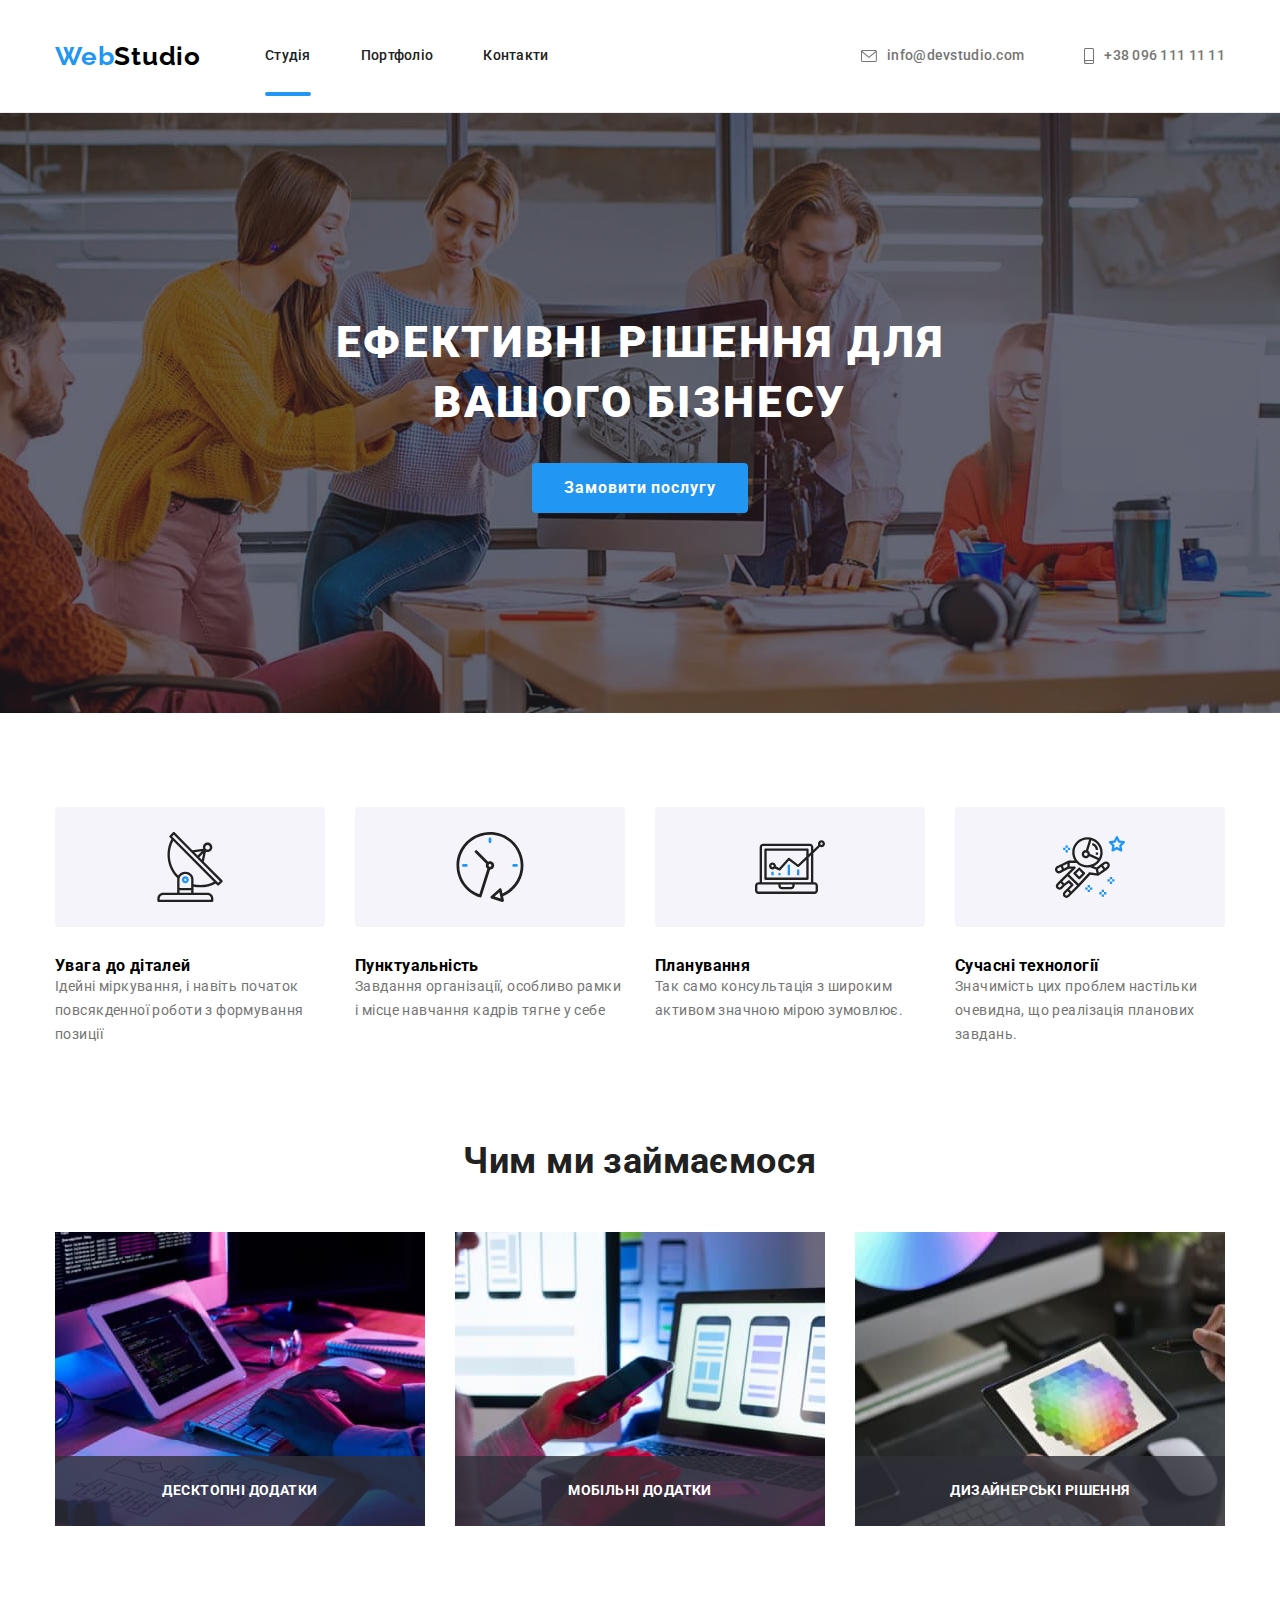
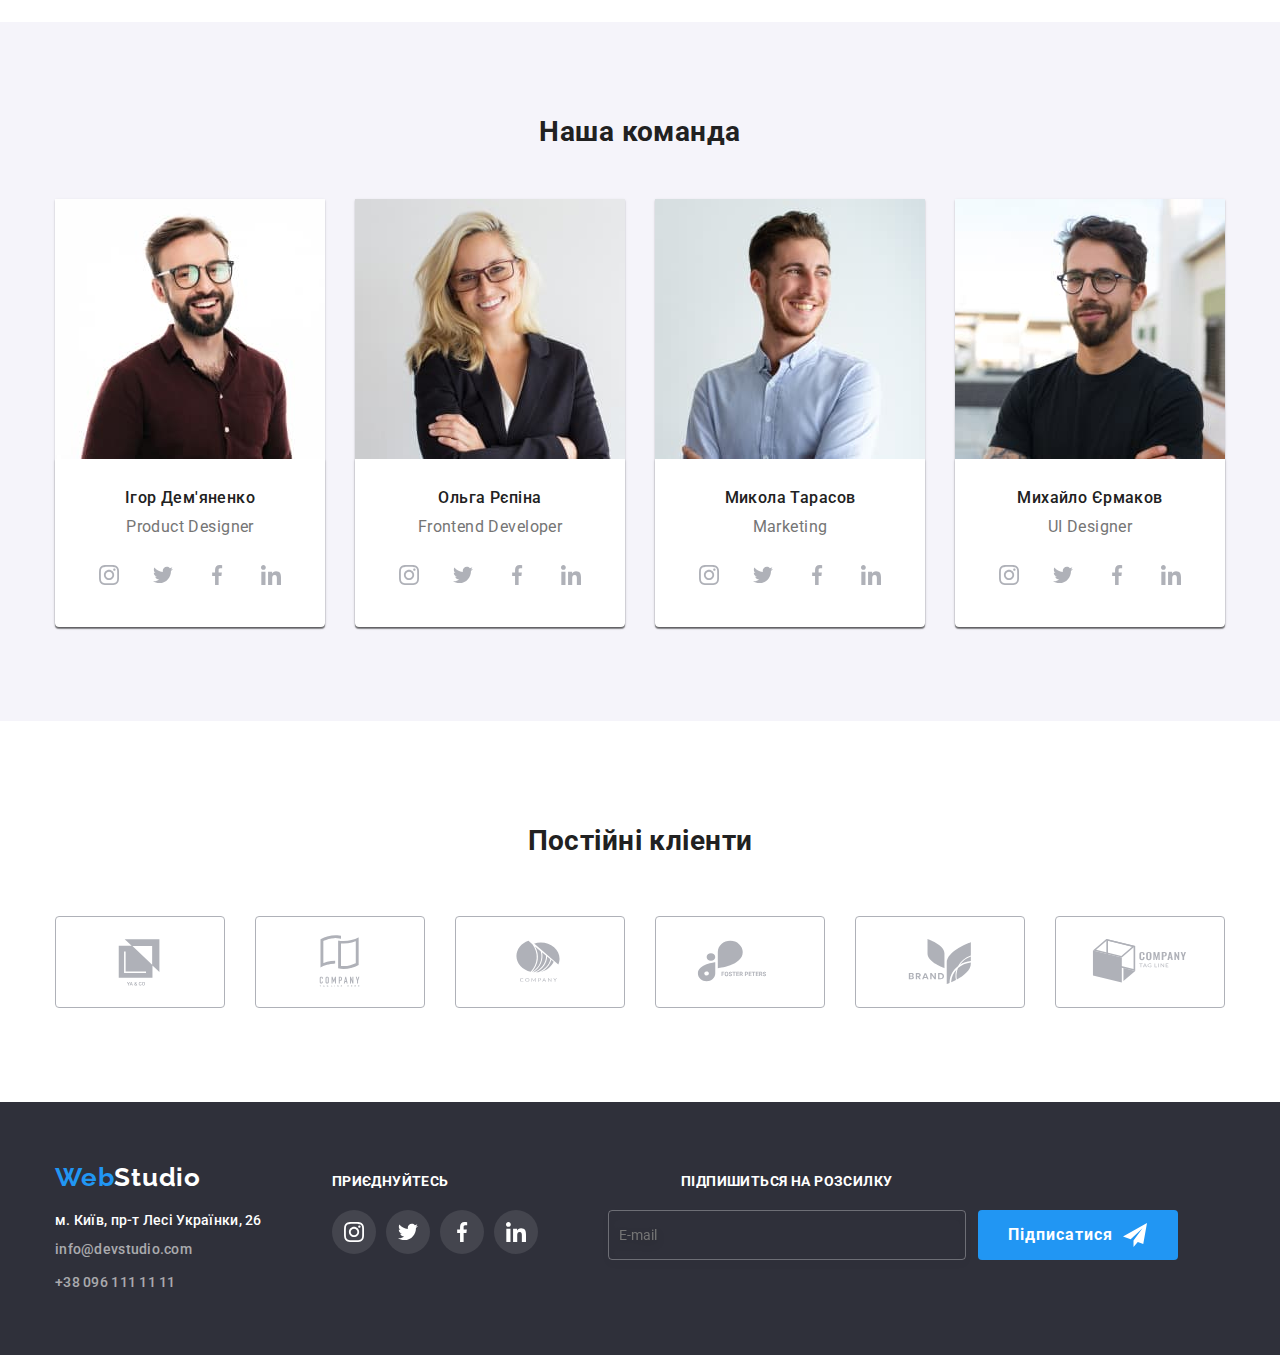
==== commit 0fd1fcde: "add_2blocks(footer+clients)" ====
--- a/index.html
+++ b/index.html
@@ -481,21 +481,22 @@
     </ul>
     </div>
     </div>
-    <div class="mailing-wrapper">
-    <form class="mailing">
-        <p class="mailing-text">Підпишіться на розсилку</p>
-        <div class="mailing-box">
-            <input type="email" name="email" placeholder="E-mail" class="mailing-input" required>
-            <div class="mailing-send">
-            <button type="submit" class="mailing-button">
-                Підписатися
-            <svg aria-label="icon send" class="icon-send">
+    <div class="mail">
+        <p class="mail-title">підпишиться на розсилку</p>
+        <form class="mail-form">
+            <label class="mail-label">
+                <input type="email" class="mail-box" name="E-mail" placeholder="E-mail" required>
+            </label>
+            <div class="subbut">
+                <button type="submit" class="sub-btn">
+                    Підписатися
+                <svg aria-label="icon send" class="icon-mail">
                 <use href="./images/sprite.svg#icon-icon-send"></use>
             </svg>
-            </button>
+                </button>
             </div>
-        </div>
-    </form>
+        </form>
+    </div>
     </div>
 </div>
 </footer>
--- a/css/main.min.css
+++ b/css/main.min.css
@@ -1 +1 @@
-:root{--accent-color: #2196F3;--text-title-color: #212121;--text-color: #757575;--banner-color: #2F303A;--white-color: #FFFFFF;--button-colour: #188CE8;--border-header: #ECECEC;--comandos-color: #F5F4FA;--portfolio-box: #EEEEEE;--banner-bg-color: #C4C4C4;--icon-color: #AFB1B8;--bg-color-text: rgba(47, 48, 58, 0.8);--bg-color-icon: rgba(255, 255, 255, 0.1);--backdrop-color: rgba(0, 0, 0, 0.2);--timing-function: cubic-bezier(0.4, 0, 0.2, 1);--overlay-portfolio: rgba(33, 150, 243, 0.9);--mobile-border: rgba(33, 33, 33, 0.2);--primery-font: "Roboto", sans-serif}.visually-hidden{position:absolute;white-space:nowrap;width:1px;height:1px;overflow:hidden;border:0;padding:0;clip:rect(0 0 0 0);clip-path:inset(50%)}h1,h2,h3,h4,p{margin-top:0;margin-bottom:0}ul,ol{margin-top:0;margin-bottom:0;padding-left:0}.link{text-decoration:none}.list{list-style:none}img{display:block}body{font-family:var(--primery-font);font-size:14px;letter-spacing:.03em;line-height:1.14}.container{padding-left:15px;padding-right:15px}@media screen and (min-width: 480px){.container{width:480px;margin-left:auto;margin-right:auto}}@media screen and (min-width: 768px){.container{width:768px}}@media screen and (min-width: 1200px){.container{width:1200px}}.banner__button{font-family:"Roboto",sans-serif;font-style:normal;font-weight:700;font-size:16px;line-height:1.87;display:block;padding:10px 32px;border-radius:4px;border:none;margin-right:auto;margin-left:auto;letter-spacing:.06em;cursor:pointer;background-color:var(--accent-color);color:var(--white-color);transition:background-color 250ms var(--timing-function)}.banner__button:hover,.banner__button:focus{background-color:var(--button-colour);box-shadow:0px 4px 4px rgba(0,0,0,.15);border-radius:4px}.logo-header{color:#000;padding-top:24px;padding-bottom:24px}.logo{font-family:"Raleway",sans-serif;font-weight:700;font-size:26px;line-height:1.19;letter-spacing:.03em;color:var(--accent-color)}.logo-head{margin-right:93px}@media screen and (max-width: 450px){.modal{width:280px}}@media screen and (min-width: 1200px){.modal{width:528px}}.backdrop{position:fixed;top:0;left:0;z-index:100;width:100%;height:100%;overflow:scroll;background-color:var(--backdrop-color);transition:opacity 250ms var(--timing-function),visibility 250ms var(--timing-function)}.backdrop.is-hidden{visibility:hidden;opacity:0;pointer-events:none}.modal{position:absolute;top:30px;left:50%;transform:translateX(-50%);width:450px;height:609px;padding:40px;background-color:var(--white-color);box-shadow:0px 1px 3px rgba(0,0,0,.12),0px 1px 1px rgba(0,0,0,.14),0px 2px 1px rgba(0,0,0,.2);border-radius:4px}.modal-close-button{position:absolute;top:8px;right:8px;display:flex;align-items:center;justify-content:center;width:30px;height:30px;border-radius:50%;background-color:rgba(0,0,0,0);border:1px solid rgba(0,0,0,.1);padding:0px;transition:border 250ms var(--timing-function)}.modal-close-button:hover,.modal-close-button:focus{border:1px solid var(--accent-color)}.modal-close-icon{transition:fill 250ms var(--timing-function)}.modal-close-icon:focus,.modal-close-icon:hover{cursor:pointer;fill:var(--accent-color)}.modal-title{font-family:var(--primery-font);font-style:normal;font-weight:700;font-size:20px;line-height:1,15;text-align:center;letter-spacing:.03em;margin-bottom:12px;color:var(--text-title-color)}.modal-form{display:flex;flex-direction:column}.modal-from-input{width:100%;height:40px;cursor:pointer;padding-left:42px;border-radius:4px;border:1px solid rgba(33,33,33,.2);transition:border-color 250ms var(--timing-function)}.modal-from-input:focus{outline:none;border-color:var(--accent-color)}.modal-form-icon{position:absolute;top:50%;left:12px;transform:translateY(-50%);display:block;fill:var(--text-title-color);transition:fill 250ms var(--timing-function)}.modal-from-input:focus+.modal-form-icon{fill:var(--accent-color)}.modal-form-name{display:block;margin-bottom:4px;font-family:var(--primery-font);font-style:normal;font-weight:400;font-size:12px;line-height:1,16;letter-spacing:.01em;color:var(--text-color)}.modal-form-field{margin-bottom:10px}.modal-form-input-wrapper{position:relative;display:block}.modal-form-message{display:block;width:100%;height:96px;border-radius:4px;border:1px solid rgba(33,33,33,.2);padding-left:16px;padding-right:16px;padding-top:12px;padding-bottom:12px;resize:none;cursor:pointer;transition:border-color 250ms var(--timing-function)}.modal-form-message:focus{outline:none;border-color:var(--accent-color)}.modal-form-message::placeholder{color:rgba(117,117,117,.5);font-size:12px}.modal-form-own-check{width:16px;height:15px;border-radius:2px;border:1px solid var(--text-title-color);cursor:pointer;margin-right:7px}.modal-check:checked+.modal-form-own-check{background-color:var(--accent-color);border:none}.modal-check:focus+.modal-form-own-check{box-shadow:0 0 0 2px var(--accent-color)}.modal-form-own-icon{display:none;fill:var(--white-color)}.modal-check:checked+.modal-form-own-check .modal-form-own-icon{display:block}.modal-check{appearance:none;position:absolute}.modal-form-check{display:flex;align-items:center;margin-bottom:25px;justify-content:center}.modal-form-send{width:200px;height:50px;font-family:"Roboto",sans-serif;font-style:normal;font-weight:700;font-size:16px;line-height:1.87;display:block;padding:10px 32px;border-radius:4px;border:none;margin-right:auto;margin-left:auto;letter-spacing:.06em;cursor:pointer;background-color:var(--accent-color);color:var(--white-color);transition:background-color 250ms var(--timing-function)}.modal-form-send:hover,.modal-form-send:focus{background-color:var(--button-colour);box-shadow:0px 4px 4px rgba(0,0,0,.15);border-radius:4px}.modal-form-own-text{color:var(--accent-color);font-family:var(--primery-font);font-style:normal;font-weight:400;font-size:12px;line-height:1,16;letter-spacing:.01em;font-size:12px}.checkbox-text{color:var(--text-color);font-family:var(--primery-font);font-style:normal;font-weight:400;font-size:12px;line-height:1,16;letter-spacing:.01em;font-size:12px}@media screen and (max-width: 767px){.mobile-menu{position:fixed;top:0;left:0;z-index:100;width:100%;height:100%;background-color:var(--white-color);transform:translateX(100%);overflow:auto}.mobile-menu__container{position:relative;padding-left:40px}.mobile-menu.is-open{transform:translateX(0)}.js-close-menu{position:absolute;top:10px;right:15px}.mobile-nav{display:flex;flex-direction:column;row-gap:32px;align-items:flex-start;margin-bottom:306px}.mobile-nav__link{font-weight:500;font-size:40px;line-height:1.18;text-align:center;letter-spacing:.02em;color:var(--text-title-color);transition:color 250ms var(--timing-function) linear}.mobile-nav__link:hover,.mobile-nav__link:focus{color:var(--accent-color)}.mobile-nav__link--current{color:var(--accent-color)}.mobile-contacts{display:flex;flex-direction:column;row-gap:32px;align-items:flex-start;margin-bottom:64px}.mobile-contacts__link{display:block;font-weight:500;font-size:34px;line-height:40px;letter-spacing:.02em;color:var(--text-color);transition:color 250ms var(--timing-function) linear}.mobile-contacts__link:hover,.mobile-contacts__link:focus{color:var(--accent-color)}.mobile-contacts__link .mobile-contacts__link--size{font-size:24px;line-height:28px}.mobile-contacts__link--size{font-weight:500;font-size:24px;line-height:28px}.mobile-social{display:flex;column-gap:20px;align-items:center}.mobile-social__item{position:relative}.mobile-social__item:not(:last-child)::after{content:"";position:absolute;right:-10px;top:50%;transform:translateY(-50%);display:block;width:1px;height:22px;background-color:var(--mobile-border)}.mobile-social__link{font-weight:500;font-size:18px;line-height:1.22;color:var(--accent-color)}.mobile-menu__close-btn{position:absolute;top:10px;right:15px;background-color:rgba(0,0,0,0);border:0;padding:0;line-height:0;cursor:pointer;fill:currentColor;transition:color var(--timing-function);background-color:var(--timing-function)}.mobile-menu__close-btn:hover,.mobile-menu__close-btn:focus{fill:var(--accent-color)}}@media screen and (max-width: 767px)and (min-width: 768px){.mobile-menu__close-btn{display:none}}@media screen and (max-width: 767px){.mobile-menu__close-icon{width:40px;height:40px}}@media screen and (max-width: 767px)and (max-width: 767px){.menu{display:none}.contacts-list{display:none}}@media screen and (min-width: 768px){.mobile-menu{display:none}}@media screen and (max-width: 767px){.menu{display:none}.contacts-list{display:none}.open-mobile-menu-btn{line-height:0;border:none;background-color:rgba(0,0,0,0);padding:0}.open-mobile-menu-btn_icon{width:40px;height:40px}}.header{padding-top:16px;padding-bottom:16px}.header__envelope{display:flex;align-items:center;justify-content:space-between}@media screen and (min-width: 768px){.open-mobile-menu-btn{display:none}.header__navigation{display:flex;align-items:center}.logo-head{margin-right:64px}.menu{display:flex;column-gap:50px;align-items:center}.menu__link{position:relative;font-weight:500;letter-spacing:.02em;padding-top:32px;display:inline-block;color:var(--text-title-color);transition:color 250ms var(--timing-function) linear;padding-bottom:32px}.menu__link:hover,.menu__link:focus,.current{color:var(--accent-color)}.menu__current::after{content:"";position:absolute;left:0;bottom:0;display:inline-block;width:100%;height:4px;background-color:var(--accent-color);border-radius:2px;transition:color 250ms var(--timing-function)}.contacts-list{display:flex;flex-direction:column;margin-left:auto;gap:10px}.contacts-list__link{display:flex;align-items:center;font-weight:500;letter-spacing:.02em;line-height:1.14;color:var(--text-color);transition:color 250ms var(--timing-function)}.contacts-list__link:hover,.contacts-list__link:focus,.contacts-list__link .current{color:var(--accent-color)}.contacts-list__item:not(:last-child){line-height:1.14}.contacts-list__iconmail{margin-right:10px;fill:currentColor}.contacts-list__icontel{margin-right:10px;fill:currentColor}}@media screen and (min-width: 1200px){.header{border-bottom:1px solid var(--border-header)}.contacts-list{display:flex;flex-direction:row;margin-left:auto}.contacts-list__link{display:flex;align-items:center;font-weight:500;letter-spacing:.02em;padding-top:32px;padding-bottom:32px;line-height:1.14;color:var(--text-color);transition:color 250ms var(--timing-function)}.contacts-list__link:hover,.contacts-list__link:focus,.contacts-list__link .current{color:var(--accent-color)}.contacts-list__item:not(:last-child){margin-right:50px;line-height:1.14}}.banner{padding-top:118px;padding-bottom:118px;background-color:var(--banner-bg-color);background-image:linear-gradient(rgba(47, 48, 58, 0.4), rgba(47, 48, 58, 0.4)),url(../images/mobile/header1.jpg);background-repeat:no-repeat;background-position:center;background-size:480px}@media screen and (min-device-pixel-ratio: 2)and (max-width: 767px),screen and (min-resolution: 192dpi)and (max-width: 767px),screen and (min-resolution: 2dppx)and (max-width: 767px){.banner .banner{background-image:url(../images/mobile/header2.jpg)}}@media screen and (min-width: 768px){.banner{background-image:linear-gradient(rgba(47, 48, 58, 0.4), rgba(47, 48, 58, 0.4)),url(../images/tablet/header1.jpg);background-size:768px}}@media screen and (min-device-pixel-ratio: 2)and (min-width: 768px),screen and (min-resolution: 192dpi)and (min-width: 768px),screen and (min-resolution: 2dppx)and (min-width: 768px){.banner .banner{background-image:url(../images/tablet/header2.jpg)}}@media screen and (min-width: 1200px){.banner{background-image:linear-gradient(rgba(47, 48, 58, 0.4), rgba(47, 48, 58, 0.4)),url(../images/desktop/header1.jpg);padding-top:200px;padding-bottom:200px;background-size:cover}}@media screen and (min-device-pixel-ratio: 2)and (min-width: 1200px),screen and (min-resolution: 192dpi)and (min-width: 1200px),screen and (min-resolution: 2dppx)and (min-width: 1200px){.banner .banner{background-image:url(../images/desktop/header2.jpg)}}.banner__box{max-width:360px;text-align:center;margin-right:auto;margin-left:auto}@media screen and (min-width: 768px){.banner__box{max-width:360px}}@media screen and (min-width: 1200px){.banner__box{max-width:696px}}.banner__title{font-style:normal;font-weight:900;font-size:26px;line-height:1.61;text-align:center;letter-spacing:.06em;text-transform:uppercase;margin-left:auto;margin-right:auto;margin-bottom:30px;color:var(--white-color)}@media screen and (min-width: 1200px){.banner__title{font-size:44px;line-height:1.36}}.overlay{max-width:1600px;height:600px;margin-left:auto;margin-right:auto;background-image:linear-gradient(to right, rgba(47, 48, 58, 0.4), rgba(47, 48, 58, 0.4)),url(../images/banner_main.jpg);background-repeat:no-repeat;background-position:center;background-size:cover}@media screen and (max-width: 767px){.advantages{padding-top:60px;padding-bottom:60px}.advantages-roster__title{font-style:normal;text-align:center;font-weight:700;font-size:14px;text-transform:uppercase;margin-bottom:10px;color:var(--text-title-color)}.advantages-roster{display:flex;gap:30px;flex-direction:column}.backgraund{display:flex;max-width:450px;background-color:var(--comandos-color);height:120px;align-items:center;justify-content:center;margin-bottom:30px;border:none;border-radius:4px}}.backgraund__icon{width:70px;height:70px}.advantages-roster__text{font-style:normal;line-height:1.71;color:var(--text-color)}@media screen and (min-width: 768px){.advantages{padding-top:60px;padding-bottom:60px}.advantages-roster{display:flex;gap:30px;flex-wrap:wrap}.backgraund{display:flex;max-width:450px;background-color:var(--comandos-color);width:354px;height:120px;align-items:center;justify-content:center;margin-bottom:30px;border:none;border-radius:4px}.advantages-roster__item{width:calc((100% - 30px)/2)}}@media screen and (min-width: 1200px){.advantages{padding-top:94px;padding-bottom:94px}.advantages-roster{display:flex;gap:30px;flex-wrap:wrap}.backgraund{display:flex;max-width:450px;background-color:var(--comandos-color);width:270px;height:120px;align-items:center;justify-content:center;margin-bottom:30px;border:none;border-radius:4px}.advantages-roster__item{width:calc((100% - 90px)/4)}}@media screen and (max-width: 767px){.products{display:none}.products-work{display:none}}@media screen and (min-width: 768px){.products{display:none}.products-work{display:none}}@media screen and (min-width: 1200px){.products{display:block;padding-bottom:96px}.title,.clients,.comandos-title{font-style:normal;font-weight:700;font-size:36px;text-align:center;margin-bottom:50px;color:var(--text-title-color)}.products-work{display:flex;align-items:center}.products-work__item{position:relative}.products-work__item:not(:last-child){margin-right:30px}.products-work__overlay{position:absolute;bottom:0%;left:0%;width:100%;height:70px;background-color:var(--bg-color-text);display:flex;align-items:center;justify-content:center}.products-work__img{display:block}.products-work__text{font-family:"Roboto",sans-serif;font-weight:700;font-size:14px;line-height:1,14;text-align:center;text-transform:uppercase;color:var(--white-color)}}@media screen and (max-width: 767px){.our-comandos{padding-bottom:60px;padding-top:60px;background-color:var(--comandos-color)}.comandos-team{display:flex;align-items:center;flex-direction:column;gap:30px;margin-top:30px}.comandos-title{text-align:center;font-weight:700;font-size:28px;line-height:1.17;margin-bottom:30px;color:var(--text-title-color)}.box-color{background-color:var(--white-color)}.work-position{padding-top:30px;padding-bottom:30px;padding-left:30px;padding-right:30px;box-shadow:0px 1px 3px rgba(0,0,0,.12),0px 1px 1px rgba(0,0,0,.14),0px 2px 1px rgba(0,0,0,.2);border-radius:0px 0px 4px 4px}.social-list-icon{width:20px;height:20px}.social-list,.social-list-footer{display:flex;align-items:center;justify-content:center;column-gap:10px}.social-list-link{display:flex;align-items:center;justify-content:center;width:44px;height:44px;border-radius:50%;fill:var(--icon-color);background-color:var(--white-color);transition:background-color 250ms var(--timing-function),fill 250ms var(--timing-function)}.social-list-link:hover,.social-list-link:focus{fill:var(--white-color);background-color:var(--accent-color)}.name{font-style:normal;font-weight:500;font-size:16px;line-height:1.18;text-align:center;margin-bottom:10px;color:var(--text-title-color)}.name-text{font-style:normal;font-size:16px;line-height:1.18;text-align:center;color:var(--text-color);margin-bottom:16px}}@media screen and (min-width: 768px){.our-comandos{padding-bottom:60px;padding-top:60px;background-color:var(--comandos-color)}.comandos-title{text-align:center;font-weight:700;font-size:28px;line-height:1.17;margin-bottom:50px;color:var(--text-title-color)}.comandos-team{display:flex;flex-wrap:wrap;flex-direction:row;gap:30px}.comandos-list{width:calc((100% - 30px)/2);text-align:center;background-color:var(--white-color);border-radius:0px 0px 4px 4px;box-shadow:0px 1px 3px rgba(0,0,0,.12),0px 1px 1px rgba(0,0,0,.14),0px 2px 1px rgba(0,0,0,.2)}.work-position{padding-top:30px;padding-bottom:30px;padding-left:30px;padding-right:30px;box-shadow:0px 1px 3px rgba(0,0,0,.12),0px 1px 1px rgba(0,0,0,.14),0px 2px 1px rgba(0,0,0,.2);border-radius:0px 0px 4px 4px}.social-list-icon{width:20px;height:20px}.social-list,.social-list-footer{display:flex;align-items:center;justify-content:center;column-gap:10px}.social-list-link{display:flex;align-items:center;justify-content:center;width:44px;height:44px;border-radius:50%;fill:var(--icon-color);background-color:var(--white-color);transition:background-color 250ms var(--timing-function),fill 250ms var(--timing-function)}.social-list-link:hover,.social-list-link:focus{fill:var(--white-color);background-color:var(--accent-color)}.name{font-style:normal;font-weight:500;font-size:16px;line-height:1.18;text-align:center;margin-bottom:10px;color:var(--text-title-color)}.name-text{font-style:normal;font-size:16px;line-height:1.18;text-align:center;color:var(--text-color);margin-bottom:16px}}@media screen and (min-width: 1200px){.our-comandos{padding-bottom:94px;padding-top:94px;background-color:var(--comandos-color)}.comandos-team{display:flex;align-items:center}.comandos-list{width:calc((100% - 90px)/4)}.box-color{background-color:var(--white-color)}.work-position{padding-top:30px;padding-bottom:30px;padding-left:30px;padding-right:30px;box-shadow:0px 1px 3px rgba(0,0,0,.12),0px 1px 1px rgba(0,0,0,.14),0px 2px 1px rgba(0,0,0,.2);border-radius:0px 0px 4px 4px}.social-list-icon{width:20px;height:20px}.social-list,.social-list-footer{display:flex;align-items:center;justify-content:center;column-gap:10px}.social-list-link{display:flex;align-items:center;justify-content:center;width:44px;height:44px;border-radius:50%;fill:var(--icon-color);background-color:var(--white-color);transition:background-color 250ms var(--timing-function),fill 250ms var(--timing-function)}.social-list-link:hover,.social-list-link:focus{fill:var(--white-color);background-color:var(--accent-color)}.name{font-style:normal;font-weight:500;font-size:16px;line-height:1.18;text-align:center;margin-bottom:10px;color:var(--text-title-color)}.name-text{font-style:normal;font-size:16px;line-height:1.18;text-align:center;color:var(--text-color);margin-bottom:16px}}@media screen and (max-width: 767px){.section-clients{padding-top:60px;padding-bottom:60px}.clients{font-family:var(--primery-font);font-weight:700;font-size:28px;line-height:1.84;text-align:center;color:var(--text-title-color);margin-bottom:30px}.clients-list{display:flex;align-items:center;flex-wrap:wrap;justify-content:center;gap:30px}.clients-item{width:calc((100% - 30px)/2)}}@media screen and (min-width: 768px){.section-clients{padding-top:60px;padding-bottom:60px}.clients{margin-bottom:50px;font-family:var(--primery-font);font-weight:700;font-size:28px;line-height:1.84;text-align:center;color:var(--text-title-color)}.clients-list{display:flex;align-items:center;flex-wrap:wrap;justify-content:center;gap:30px}.clients-item{width:calc((100% - 60px)/3)}}@media screen and (min-width: 1200px){.section-clients{padding-top:94px;padding-bottom:94px}.clients{margin-bottom:50px;font-family:var(--primery-font);font-weight:700;font-size:28px;line-height:1.84;text-align:center;color:var(--text-title-color)}.clients-item{width:calc((100% - 150px)/6)}}.client-icon{fill:currentColor;width:106px;height:60px}.client-link{display:flex;align-items:center;justify-content:center;width:170px;height:92px;border:1px solid var(--icon-color);border-radius:4px;color:var(--icon-color);transition:color 250ms var(--timing-function),border-color 250ms var(--timing-function)}.client-link:hover,.client-link:focus{border-color:var(--accent-color);color:var(--accent-color)}.portfolio-work{display:flex;gap:30px;align-items:center;flex-wrap:wrap}.port-link{display:block}.port-link:hover,.port-link:focus{box-shadow:0px 1px 1px rgba(0,0,0,.12),0px 4px 4px rgba(0,0,0,.06),1px 4px 6px rgba(0,0,0,.16)}.portfolio-block{position:relative;overflow:hidden}.portfolio-title{font-weight:700;font-size:18px;line-height:2;letter-spacing:.06em;margin-bottom:4px;color:var(--text-title-color)}.portfolio-info{font-size:16px;line-height:1.9;color:var(--text-color)}.portfolio-box{padding:20px 24px;border:1px solid var(--portfolio-box)}.overlay-portfolio{position:absolute;top:0;left:0;height:100%;width:100%;background-color:var(--overlay-portfolio);opacity:.9;color:var(--white-color);padding:63px 24px;overflow:hidden;transform:translateY(101%);transition:transform 250ms var(--timing-function),backgraund-color 250ms var(--timing-function)}.port-link:hover .overlay-portfolio,.port-link:focus .overlay-portfolio{transform:translateY(0%)}.overlay-text{font-style:normal;font-size:18px;line-height:1.56;color:var(--white-color)}.portfolio{padding-top:94px;padding-bottom:94px}.portfolio-btn-roster{display:flex;align-items:center;justify-content:center;margin-bottom:50px}.portfolio-item:not(:last-child){margin-right:8px}.button-portfolio{font-family:"Roboto",sans-serif;font-weight:500;font-size:16px;line-height:1.62;text-align:center;letter-spacing:.03em;padding:6px 22px;margin-left:auto;border:none;border-radius:4px;color:var(--text-title-color);transition:color 250ms var(--timing-function),background-color 250ms var(--timing-function),box-shadow 250ms var(--timing-function),border-radius 250ms var(--timing-function)}.button-portfolio:hover,.button-portfolio:focus{background-color:var(--accent-color);color:var(--white-color);box-shadow:0px 3px 1px rgba(0,0,0,.1),0px 1px 2px rgba(0,0,0,.08),0px 2px 2px rgba(0,0,0,.12);border-radius:4px}.button-portfolio,.hero-button{cursor:pointer}@media screen and (max-width: 320px){.mailing-input{width:200px}.footer-color{padding-top:60px;padding-bottom:60px;background:var(--banner-color);text-align:center}}@media screen and (max-width: 767px){.footer-color{padding-top:60px;padding-bottom:60px;background:var(--banner-color);text-align:center}.footer-block{display:flex;flex-direction:column;row-gap:60px}.mailing-input{margin-bottom:30px}.footer-social{margin-top:60px}}@media screen and (min-width: 768px){.footer-color{padding-top:60px;padding-bottom:60px;background:var(--banner-color);text-align:center}.footer-block{display:flex;flex-direction:column;gap:70px;align-items:center}.footer-tablet{display:flex;flex-direction:row;gap:165px}.mailing-input{width:450px;margin-bottom:30px}}@media screen and (min-width: 1200px){.footer-color{padding-top:60px;padding-bottom:60px;background:var(--banner-color);text-align:center}.footer-block{flex-direction:row;gap:70px;justify-content:center;align-items:baseline}.footer-tablet{display:flex;flex-direction:row;gap:70px}.logo-web{font-family:"Raleway",sans-serif;font-weight:700;font-size:26px;line-height:1.19;letter-spacing:.03em;color:var(--accent-color);text-align:left}.footer-list{text-align:left}.follow{text-align:left}.mailing-text{text-align:left}.mailing-input{width:358px}.mailing-box{display:flex;flex-direction:row}.mailing-wrapper{display:flex;flex-direction:row}}.logo-indent{margin-bottom:20px;display:block}.logo-footer{color:var(--white-color)}.logo-web{font-family:"Raleway",sans-serif;font-weight:700;font-size:26px;line-height:1.19;letter-spacing:.03em;color:var(--accent-color)}.adress{font-style:normal;line-height:1.71;color:var(--white-color)}.footer-list:not(:last-child){margin-bottom:9px}.nav-contacts-footer{font-weight:500;letter-spacing:.02em;line-height:1.14;color:var(--text-color);transition:color 250ms var(--timing-function)}.nav-contacts-footer:hover,.nav-contacts-footer:focus,.nav-contacts-footer .current{color:var(--accent-color)}.nav-contacts-up{font-weight:500;letter-spacing:.02em;line-height:1.14;color:var(--white-color);transition:color 250ms var(--timing-function)}.nav-contacts-up:hover,.nav-contacts-up:focus,.nav-contacts-up .current{color:var(--accent-color)}.footer-contacts{font-style:normal;line-height:1.71;color:rgba(255,255,255,.6)}.follow{margin-bottom:20px;font-weight:700;font-size:14px;line-height:1.14;text-transform:uppercase;color:var(--white-color)}.social-list-link-footer{display:flex;align-items:center;justify-content:center;width:44px;height:44px;border-radius:50%;background-color:var(--bg-color-icon);transition:background-color 250ms var(--timing-function)}.social-list-link-footer:hover,.social-list-link-footer:focus{background-color:var(--accent-color)}.social-list-icon-footer{fill:var(--white-color);width:20px;height:20px}.mailing-box{display:flex;flex-direction:column}.mailing-text{font-family:var(--primery-font);margin-bottom:20px;font-weight:700;font-size:14px;text-transform:uppercase;color:var(--white-color)}.mailing-send{display:flex;align-items:center;justify-content:center}.icon-send{width:24px;height:24px;margin-left:10px}.mailing-input{font-size:100%;height:50px;margin-right:12px;border-radius:4px;padding:12px;background-color:inherit;color:var(--white-color);cursor:pointer;border:1px solid rgba(255,255,255,.3);filter:drop-shadow(0px 4px 4px rgba(0, 0, 0, 0.15));transition:border-color 250ms var(--timing-function)}.mailing-input:focus{border-color:var(--white-color);outline:none}.mailing-button{display:flex;justify-content:center;align-items:center;border:none;width:200px;height:50px;background-color:var(--accent-color);border-radius:4px;color:var(--white-color);font-weight:700;font-size:16px;line-height:1,87;letter-spacing:.06em;padding:10px 28px;cursor:pointer;transition:background-color 250ms var(--timing-function)}.mailing-button:hover,.mailing-button:focus{background-color:var(--accent-color);color:var(--white-color);box-shadow:0px 3px 1px rgba(0,0,0,.1),0px 1px 2px rgba(0,0,0,.08),0px 2px 2px rgba(0,0,0,.12);border-radius:4px}/*# sourceMappingURL=main.min.css.map */+:root{--accent-color: #2196F3;--text-title-color: #212121;--text-color: #757575;--banner-color: #2F303A;--white-color: #FFFFFF;--button-colour: #188CE8;--border-header: #ECECEC;--comandos-color: #F5F4FA;--portfolio-box: #EEEEEE;--banner-bg-color: #C4C4C4;--icon-color: #AFB1B8;--bg-color-text: rgba(47, 48, 58, 0.8);--bg-color-icon: rgba(255, 255, 255, 0.1);--backdrop-color: rgba(0, 0, 0, 0.2);--timing-function: cubic-bezier(0.4, 0, 0.2, 1);--overlay-portfolio: rgba(33, 150, 243, 0.9);--mobile-border: rgba(33, 33, 33, 0.2);--primery-font: "Roboto", sans-serif}.visually-hidden{position:absolute;white-space:nowrap;width:1px;height:1px;overflow:hidden;border:0;padding:0;clip:rect(0 0 0 0);clip-path:inset(50%)}h1,h2,h3,h4,p{margin-top:0;margin-bottom:0}ul,ol{margin-top:0;margin-bottom:0;padding-left:0}.link{text-decoration:none}.list{list-style:none}img{display:block}body{font-family:var(--primery-font);font-size:14px;letter-spacing:.03em;line-height:1.14}.container{padding-left:15px;padding-right:15px}@media screen and (min-width: 480px){.container{width:480px;margin-left:auto;margin-right:auto}}@media screen and (min-width: 768px){.container{width:768px}}@media screen and (min-width: 1200px){.container{width:1200px}}.banner__button{font-family:"Roboto",sans-serif;font-style:normal;font-weight:700;font-size:16px;line-height:1.87;display:block;padding:10px 32px;border-radius:4px;border:none;margin-right:auto;margin-left:auto;letter-spacing:.06em;cursor:pointer;background-color:var(--accent-color);color:var(--white-color);transition:background-color 250ms var(--timing-function)}.banner__button:hover,.banner__button:focus{background-color:var(--button-colour);box-shadow:0px 4px 4px rgba(0,0,0,.15);border-radius:4px}.logo-header{color:#000;padding-top:24px;padding-bottom:24px}.logo{font-family:"Raleway",sans-serif;font-weight:700;font-size:26px;line-height:1.19;letter-spacing:.03em;color:var(--accent-color)}.logo-head{margin-right:93px}@media screen and (max-width: 450px){.modal{width:280px}}@media screen and (min-width: 1200px){.modal{width:528px}}.backdrop{position:fixed;top:0;left:0;z-index:100;width:100%;height:100%;overflow:scroll;background-color:var(--backdrop-color);transition:opacity 250ms var(--timing-function),visibility 250ms var(--timing-function)}.backdrop.is-hidden{visibility:hidden;opacity:0;pointer-events:none}.modal{position:absolute;top:30px;left:50%;transform:translateX(-50%);width:450px;height:609px;padding:40px;background-color:var(--white-color);box-shadow:0px 1px 3px rgba(0,0,0,.12),0px 1px 1px rgba(0,0,0,.14),0px 2px 1px rgba(0,0,0,.2);border-radius:4px}.modal-close-button{position:absolute;top:8px;right:8px;display:flex;align-items:center;justify-content:center;width:30px;height:30px;border-radius:50%;background-color:rgba(0,0,0,0);border:1px solid rgba(0,0,0,.1);padding:0px;transition:border 250ms var(--timing-function)}.modal-close-button:hover,.modal-close-button:focus{border:1px solid var(--accent-color)}.modal-close-icon{transition:fill 250ms var(--timing-function)}.modal-close-icon:focus,.modal-close-icon:hover{cursor:pointer;fill:var(--accent-color)}.modal-title{font-family:var(--primery-font);font-style:normal;font-weight:700;font-size:20px;line-height:1,15;text-align:center;letter-spacing:.03em;margin-bottom:12px;color:var(--text-title-color)}.modal-form{display:flex;flex-direction:column}.modal-from-input{width:100%;height:40px;cursor:pointer;padding-left:42px;border-radius:4px;border:1px solid rgba(33,33,33,.2);transition:border-color 250ms var(--timing-function)}.modal-from-input:focus{outline:none;border-color:var(--accent-color)}.modal-form-icon{position:absolute;top:50%;left:12px;transform:translateY(-50%);display:block;fill:var(--text-title-color);transition:fill 250ms var(--timing-function)}.modal-from-input:focus+.modal-form-icon{fill:var(--accent-color)}.modal-form-name{display:block;margin-bottom:4px;font-family:var(--primery-font);font-style:normal;font-weight:400;font-size:12px;line-height:1,16;letter-spacing:.01em;color:var(--text-color)}.modal-form-field{margin-bottom:10px}.modal-form-input-wrapper{position:relative;display:block}.modal-form-message{display:block;width:100%;height:96px;border-radius:4px;border:1px solid rgba(33,33,33,.2);padding-left:16px;padding-right:16px;padding-top:12px;padding-bottom:12px;resize:none;cursor:pointer;transition:border-color 250ms var(--timing-function)}.modal-form-message:focus{outline:none;border-color:var(--accent-color)}.modal-form-message::placeholder{color:rgba(117,117,117,.5);font-size:12px}.modal-form-own-check{width:16px;height:15px;border-radius:2px;border:1px solid var(--text-title-color);cursor:pointer;margin-right:7px}.modal-check:checked+.modal-form-own-check{background-color:var(--accent-color);border:none}.modal-check:focus+.modal-form-own-check{box-shadow:0 0 0 2px var(--accent-color)}.modal-form-own-icon{display:none;fill:var(--white-color)}.modal-check:checked+.modal-form-own-check .modal-form-own-icon{display:block}.modal-check{appearance:none;position:absolute}.modal-form-check{display:flex;align-items:center;margin-bottom:25px;justify-content:center}.modal-form-send{width:200px;height:50px;font-family:"Roboto",sans-serif;font-style:normal;font-weight:700;font-size:16px;line-height:1.87;display:block;padding:10px 32px;border-radius:4px;border:none;margin-right:auto;margin-left:auto;letter-spacing:.06em;cursor:pointer;background-color:var(--accent-color);color:var(--white-color);transition:background-color 250ms var(--timing-function)}.modal-form-send:hover,.modal-form-send:focus{background-color:var(--button-colour);box-shadow:0px 4px 4px rgba(0,0,0,.15);border-radius:4px}.modal-form-own-text{color:var(--accent-color);font-family:var(--primery-font);font-style:normal;font-weight:400;font-size:12px;line-height:1,16;letter-spacing:.01em;font-size:12px}.checkbox-text{color:var(--text-color);font-family:var(--primery-font);font-style:normal;font-weight:400;font-size:12px;line-height:1,16;letter-spacing:.01em;font-size:12px}@media screen and (max-width: 767px){.mobile-menu{position:fixed;top:0;left:0;z-index:100;width:100%;height:100%;background-color:var(--white-color);transform:translateX(100%);overflow:auto}.mobile-menu__container{position:relative;padding-left:40px}.mobile-menu.is-open{transform:translateX(0)}.js-close-menu{position:absolute;top:10px;right:15px}.mobile-nav{display:flex;flex-direction:column;row-gap:32px;align-items:flex-start;margin-bottom:306px}.mobile-nav__link{font-weight:500;font-size:40px;line-height:1.18;text-align:center;letter-spacing:.02em;color:var(--text-title-color);transition:color 250ms var(--timing-function) linear}.mobile-nav__link:hover,.mobile-nav__link:focus{color:var(--accent-color)}.mobile-nav__link--current{color:var(--accent-color)}.mobile-contacts{display:flex;flex-direction:column;row-gap:32px;align-items:flex-start;margin-bottom:64px}.mobile-contacts__link{display:block;font-weight:500;font-size:34px;line-height:40px;letter-spacing:.02em;color:var(--text-color);transition:color 250ms var(--timing-function) linear}.mobile-contacts__link:hover,.mobile-contacts__link:focus{color:var(--accent-color)}.mobile-contacts__link .mobile-contacts__link--size{font-size:24px;line-height:28px}.mobile-contacts__link--size{font-weight:500;font-size:24px;line-height:28px}.mobile-social{display:flex;column-gap:20px;align-items:center}.mobile-social__item{position:relative}.mobile-social__item:not(:last-child)::after{content:"";position:absolute;right:-10px;top:50%;transform:translateY(-50%);display:block;width:1px;height:22px;background-color:var(--mobile-border)}.mobile-social__link{font-weight:500;font-size:18px;line-height:1.22;color:var(--accent-color)}.mobile-menu__close-btn{position:absolute;top:10px;right:15px;background-color:rgba(0,0,0,0);border:0;padding:0;line-height:0;cursor:pointer;fill:currentColor;transition:color var(--timing-function);background-color:var(--timing-function)}.mobile-menu__close-btn:hover,.mobile-menu__close-btn:focus{fill:var(--accent-color)}}@media screen and (max-width: 767px)and (min-width: 768px){.mobile-menu__close-btn{display:none}}@media screen and (max-width: 767px){.mobile-menu__close-icon{width:40px;height:40px}}@media screen and (max-width: 767px)and (max-width: 767px){.menu{display:none}.contacts-list{display:none}}@media screen and (min-width: 768px){.mobile-menu{display:none}}@media screen and (max-width: 767px){.menu{display:none}.contacts-list{display:none}.open-mobile-menu-btn{line-height:0;border:none;background-color:rgba(0,0,0,0);padding:0}.open-mobile-menu-btn_icon{width:40px;height:40px}}.header{padding-top:16px;padding-bottom:16px}.header__envelope{display:flex;align-items:center;justify-content:space-between}@media screen and (min-width: 768px){.open-mobile-menu-btn{display:none}.header__navigation{display:flex;align-items:center}.logo-head{margin-right:64px}.menu{display:flex;column-gap:50px;align-items:center}.menu__link{position:relative;font-weight:500;letter-spacing:.02em;padding-top:32px;display:inline-block;color:var(--text-title-color);transition:color 250ms var(--timing-function) linear;padding-bottom:32px}.menu__link:hover,.menu__link:focus,.current{color:var(--accent-color)}.menu__current::after{content:"";position:absolute;left:0;bottom:0;display:inline-block;width:100%;height:4px;background-color:var(--accent-color);border-radius:2px;transition:color 250ms var(--timing-function)}.contacts-list{display:flex;flex-direction:column;margin-left:auto;gap:10px}.contacts-list__link{display:flex;align-items:center;font-weight:500;letter-spacing:.02em;line-height:1.14;color:var(--text-color);transition:color 250ms var(--timing-function)}.contacts-list__link:hover,.contacts-list__link:focus,.contacts-list__link .current{color:var(--accent-color)}.contacts-list__item:not(:last-child){line-height:1.14}.contacts-list__iconmail{margin-right:10px;fill:currentColor}.contacts-list__icontel{margin-right:10px;fill:currentColor}}@media screen and (min-width: 1200px){.header{border-bottom:1px solid var(--border-header)}.contacts-list{display:flex;flex-direction:row;margin-left:auto}.contacts-list__link{display:flex;align-items:center;font-weight:500;letter-spacing:.02em;padding-top:32px;padding-bottom:32px;line-height:1.14;color:var(--text-color);transition:color 250ms var(--timing-function)}.contacts-list__link:hover,.contacts-list__link:focus,.contacts-list__link .current{color:var(--accent-color)}.contacts-list__item:not(:last-child){margin-right:50px;line-height:1.14}}.banner{padding-top:118px;padding-bottom:118px;background-color:var(--banner-bg-color);background-image:linear-gradient(rgba(47, 48, 58, 0.4), rgba(47, 48, 58, 0.4)),url(../images/mobile/header1.jpg);background-repeat:no-repeat;background-position:center;background-size:480px}@media screen and (min-device-pixel-ratio: 2)and (max-width: 767px),screen and (min-resolution: 192dpi)and (max-width: 767px),screen and (min-resolution: 2dppx)and (max-width: 767px){.banner .banner{background-image:url(../images/mobile/header2.jpg)}}@media screen and (min-width: 768px){.banner{background-image:linear-gradient(rgba(47, 48, 58, 0.4), rgba(47, 48, 58, 0.4)),url(../images/tablet/header1.jpg);background-size:768px}}@media screen and (min-device-pixel-ratio: 2)and (min-width: 768px),screen and (min-resolution: 192dpi)and (min-width: 768px),screen and (min-resolution: 2dppx)and (min-width: 768px){.banner .banner{background-image:url(../images/tablet/header2.jpg)}}@media screen and (min-width: 1200px){.banner{background-image:linear-gradient(rgba(47, 48, 58, 0.4), rgba(47, 48, 58, 0.4)),url(../images/desktop/header1.jpg);padding-top:200px;padding-bottom:200px;background-size:cover}}@media screen and (min-device-pixel-ratio: 2)and (min-width: 1200px),screen and (min-resolution: 192dpi)and (min-width: 1200px),screen and (min-resolution: 2dppx)and (min-width: 1200px){.banner .banner{background-image:url(../images/desktop/header2.jpg)}}.banner__box{max-width:360px;text-align:center;margin-right:auto;margin-left:auto}@media screen and (min-width: 768px){.banner__box{max-width:360px}}@media screen and (min-width: 1200px){.banner__box{max-width:696px}}.banner__title{font-style:normal;font-weight:900;font-size:26px;line-height:1.61;text-align:center;letter-spacing:.06em;text-transform:uppercase;margin-left:auto;margin-right:auto;margin-bottom:30px;color:var(--white-color)}@media screen and (min-width: 1200px){.banner__title{font-size:44px;line-height:1.36}}.overlay{max-width:1600px;height:600px;margin-left:auto;margin-right:auto;background-image:linear-gradient(to right, rgba(47, 48, 58, 0.4), rgba(47, 48, 58, 0.4)),url(../images/banner_main.jpg);background-repeat:no-repeat;background-position:center;background-size:cover}@media screen and (max-width: 767px){.advantages{padding-top:60px;padding-bottom:60px}.advantages-roster__title{font-style:normal;text-align:center;font-weight:700;font-size:14px;text-transform:uppercase;margin-bottom:10px;color:var(--text-title-color)}.advantages-roster{display:flex;gap:30px;flex-direction:column}.backgraund{display:flex;max-width:450px;background-color:var(--comandos-color);height:120px;align-items:center;justify-content:center;margin-bottom:30px;border:none;border-radius:4px}}.backgraund__icon{width:70px;height:70px}.advantages-roster__text{font-style:normal;line-height:1.71;color:var(--text-color)}@media screen and (min-width: 768px){.advantages{padding-top:60px;padding-bottom:60px}.advantages-roster{display:flex;gap:30px;flex-wrap:wrap}.backgraund{display:flex;max-width:450px;background-color:var(--comandos-color);width:354px;height:120px;align-items:center;justify-content:center;margin-bottom:30px;border:none;border-radius:4px}.advantages-roster__item{width:calc((100% - 30px)/2)}}@media screen and (min-width: 1200px){.advantages{padding-top:94px;padding-bottom:94px}.advantages-roster{display:flex;gap:30px;flex-wrap:wrap}.backgraund{display:flex;max-width:450px;background-color:var(--comandos-color);width:270px;height:120px;align-items:center;justify-content:center;margin-bottom:30px;border:none;border-radius:4px}.advantages-roster__item{width:calc((100% - 90px)/4)}}@media screen and (max-width: 767px){.products{display:none}.products-work{display:none}}@media screen and (min-width: 768px){.products{display:none}.products-work{display:none}}@media screen and (min-width: 1200px){.products{display:block;padding-bottom:96px}.title,.clients,.comandos-title{font-style:normal;font-weight:700;font-size:36px;text-align:center;margin-bottom:50px;color:var(--text-title-color)}.products-work{display:flex;align-items:center}.products-work__item{position:relative}.products-work__item:not(:last-child){margin-right:30px}.products-work__overlay{position:absolute;bottom:0%;left:0%;width:100%;height:70px;background-color:var(--bg-color-text);display:flex;align-items:center;justify-content:center}.products-work__img{display:block}.products-work__text{font-family:"Roboto",sans-serif;font-weight:700;font-size:14px;line-height:1,14;text-align:center;text-transform:uppercase;color:var(--white-color)}}@media screen and (max-width: 767px){.our-comandos{padding-bottom:60px;padding-top:60px;background-color:var(--comandos-color)}.comandos-team{display:flex;align-items:center;flex-direction:column;gap:30px;margin-top:30px}.comandos-title{text-align:center;font-weight:700;font-size:28px;line-height:1.17;margin-bottom:30px;color:var(--text-title-color)}.box-color{background-color:var(--white-color)}.work-position{padding-top:30px;padding-bottom:30px;padding-left:30px;padding-right:30px;box-shadow:0px 1px 3px rgba(0,0,0,.12),0px 1px 1px rgba(0,0,0,.14),0px 2px 1px rgba(0,0,0,.2);border-radius:0px 0px 4px 4px}.social-list-icon{width:20px;height:20px}.social-list,.social-list-footer{display:flex;align-items:center;justify-content:center;column-gap:10px}.social-list-link{display:flex;align-items:center;justify-content:center;width:44px;height:44px;border-radius:50%;fill:var(--icon-color);background-color:var(--white-color);transition:background-color 250ms var(--timing-function),fill 250ms var(--timing-function)}.social-list-link:hover,.social-list-link:focus{fill:var(--white-color);background-color:var(--accent-color)}.name{font-style:normal;font-weight:500;font-size:16px;line-height:1.18;text-align:center;margin-bottom:10px;color:var(--text-title-color)}.name-text{font-style:normal;font-size:16px;line-height:1.18;text-align:center;color:var(--text-color);margin-bottom:16px}}@media screen and (min-width: 768px){.our-comandos{padding-bottom:60px;padding-top:60px;background-color:var(--comandos-color)}.comandos-title{text-align:center;font-weight:700;font-size:28px;line-height:1.17;margin-bottom:50px;color:var(--text-title-color)}.comandos-team{display:flex;flex-wrap:wrap;flex-direction:row;gap:30px;justify-content:center}.comandos-list{text-align:center;background-color:var(--white-color);border-radius:0px 0px 4px 4px;box-shadow:0px 1px 3px rgba(0,0,0,.12),0px 1px 1px rgba(0,0,0,.14),0px 2px 1px rgba(0,0,0,.2)}.work-position{padding-top:30px;padding-bottom:30px;padding-left:30px;padding-right:30px;box-shadow:0px 1px 3px rgba(0,0,0,.12),0px 1px 1px rgba(0,0,0,.14),0px 2px 1px rgba(0,0,0,.2);border-radius:0px 0px 4px 4px}.social-list-icon{width:20px;height:20px}.social-list,.social-list-footer{display:flex;align-items:center;justify-content:center;column-gap:10px}.social-list-link{display:flex;align-items:center;justify-content:center;width:44px;height:44px;border-radius:50%;fill:var(--icon-color);background-color:var(--white-color);transition:background-color 250ms var(--timing-function),fill 250ms var(--timing-function)}.social-list-link:hover,.social-list-link:focus{fill:var(--white-color);background-color:var(--accent-color)}.name{font-style:normal;font-weight:500;font-size:16px;line-height:1.18;text-align:center;margin-bottom:10px;color:var(--text-title-color)}.name-text{font-style:normal;font-size:16px;line-height:1.18;text-align:center;color:var(--text-color);margin-bottom:16px}}@media screen and (min-width: 1200px){.our-comandos{padding-bottom:94px;padding-top:94px;background-color:var(--comandos-color)}.comandos-team{display:flex;align-items:center}.comandos-list{width:calc((100% - 90px)/4)}.box-color{background-color:var(--white-color)}.work-position{padding-top:30px;padding-bottom:30px;padding-left:30px;padding-right:30px;box-shadow:0px 1px 3px rgba(0,0,0,.12),0px 1px 1px rgba(0,0,0,.14),0px 2px 1px rgba(0,0,0,.2);border-radius:0px 0px 4px 4px}.social-list-icon{width:20px;height:20px}.social-list,.social-list-footer{display:flex;align-items:center;justify-content:center;column-gap:10px}.social-list-link{display:flex;align-items:center;justify-content:center;width:44px;height:44px;border-radius:50%;fill:var(--icon-color);background-color:var(--white-color);transition:background-color 250ms var(--timing-function),fill 250ms var(--timing-function)}.social-list-link:hover,.social-list-link:focus{fill:var(--white-color);background-color:var(--accent-color)}.name{font-style:normal;font-weight:500;font-size:16px;line-height:1.18;text-align:center;margin-bottom:10px;color:var(--text-title-color)}.name-text{font-style:normal;font-size:16px;line-height:1.18;text-align:center;color:var(--text-color);margin-bottom:16px}}.section-clients{padding-top:94px;padding-bottom:94px}.clients-list{display:flex;align-items:center;flex-wrap:wrap;justify-content:center;gap:30px;margin-top:30px}@media screen and (min-width: 1200px){.clients-list{margin-top:50px}}.clients{font-family:var(--primery-font);font-weight:700;font-size:28px;line-height:1.84;text-align:center;color:var(--text-title-color);margin-bottom:30px}.client-icon{fill:currentColor;width:106px;height:60px}.client-link{display:flex;align-items:center;justify-content:center;width:170px;height:92px;border:1px solid var(--icon-color);border-radius:4px;color:var(--icon-color);transition:color 250ms var(--timing-function),border-color 250ms var(--timing-function)}.client-link:hover,.client-link:focus{border-color:var(--accent-color);color:var(--accent-color)}.portfolio-work{display:flex;gap:30px;align-items:center;flex-wrap:wrap}.port-link{display:block}.port-link:hover,.port-link:focus{box-shadow:0px 1px 1px rgba(0,0,0,.12),0px 4px 4px rgba(0,0,0,.06),1px 4px 6px rgba(0,0,0,.16)}.portfolio-block{position:relative;overflow:hidden}.portfolio-title{font-weight:700;font-size:18px;line-height:2;letter-spacing:.06em;margin-bottom:4px;color:var(--text-title-color)}.portfolio-info{font-size:16px;line-height:1.9;color:var(--text-color)}.portfolio-box{padding:20px 24px;border:1px solid var(--portfolio-box)}.overlay-portfolio{position:absolute;top:0;left:0;height:100%;width:100%;background-color:var(--overlay-portfolio);opacity:.9;color:var(--white-color);padding:63px 24px;overflow:hidden;transform:translateY(101%);transition:transform 250ms var(--timing-function),backgraund-color 250ms var(--timing-function)}.port-link:hover .overlay-portfolio,.port-link:focus .overlay-portfolio{transform:translateY(0%)}.overlay-text{font-style:normal;font-size:18px;line-height:1.56;color:var(--white-color)}.portfolio{padding-top:94px;padding-bottom:94px}.portfolio-btn-roster{display:flex;align-items:center;justify-content:center;margin-bottom:50px}.portfolio-item:not(:last-child){margin-right:8px}.button-portfolio{font-family:"Roboto",sans-serif;font-weight:500;font-size:16px;line-height:1.62;text-align:center;letter-spacing:.03em;padding:6px 22px;margin-left:auto;border:none;border-radius:4px;color:var(--text-title-color);transition:color 250ms var(--timing-function),background-color 250ms var(--timing-function),box-shadow 250ms var(--timing-function),border-radius 250ms var(--timing-function)}.button-portfolio:hover,.button-portfolio:focus{background-color:var(--accent-color);color:var(--white-color);box-shadow:0px 3px 1px rgba(0,0,0,.1),0px 1px 2px rgba(0,0,0,.08),0px 2px 2px rgba(0,0,0,.12);border-radius:4px}.button-portfolio,.hero-button{cursor:pointer}.mail{width:100%}@media screen and (min-width: 480px){.mail{width:450px}}@media screen and (min-width: 768px){.mail{width:450px}}@media screen and (min-width: 1200px){.mail{width:358px}}.mail-title{font-family:var(--primery-font);margin-bottom:20px;font-weight:700;font-size:14px;text-transform:uppercase;color:var(--white-color);text-align:center}.mail-form{width:100%;display:flex;flex-direction:column;align-items:center}@media screen and (min-width: 480px){.mail-form{width:450px}}@media screen and (min-width: 768px){.mail-form{width:450px}}@media screen and (min-width: 1200px){.mail-form{width:358px;flex-direction:row}}.mail-label{width:100%}@media screen and (min-width: 480px){.mail-label{width:450px}}@media screen and (min-width: 768px){.mail-label{width:450px}}@media screen and (min-width: 1200px){.mail-label{width:358px}}.mail-box{width:100%;height:50px;padding-left:10px;display:block;font-size:100%;height:50px;margin:0px;border-radius:4px;background-color:inherit;color:var(--white-color);cursor:pointer;border:1px solid rgba(255,255,255,.3);filter:drop-shadow(0px 4px 4px rgba(0, 0, 0, 0.15));transition:border-color 250ms var(--timing-function)}@media screen and (min-width: 480px){.mail-box{width:450px}}@media screen and (min-width: 768px){.mail-box{width:450px}}@media screen and (min-width: 1200px){.mail-box{width:358px}}.mail-box:focus{border-color:var(--white-color);outline:none}.subbut{margin-top:20px}@media screen and (min-width: 1200px){.subbut{margin-left:12px;margin-top:0px}}.sub-btn{display:flex;justify-content:center;align-items:center;border:none;min-width:200px;min-height:50px;background-color:var(--accent-color);border-radius:4px;color:var(--white-color);font-weight:700;font-size:16px;line-height:1,87;letter-spacing:.06em;padding:10px 28px;cursor:pointer;transition:background-color 250ms var(--timing-function)}.sub-btn:hover,.sub-btn:focus{background-color:var(--accent-color);color:var(--white-color);box-shadow:0px 3px 1px rgba(0,0,0,.1),0px 1px 2px rgba(0,0,0,.08),0px 2px 2px rgba(0,0,0,.12);border-radius:4px}.icon-mail{display:flex;align-items:center;justify-items:center;fill:var(--white-color);margin-left:10px;width:24px;height:24px}@media screen and (max-width: 320px){.footer-color{padding-top:60px;padding-bottom:60px;background:var(--banner-color);text-align:center}}@media screen and (max-width: 767px){.footer-color{padding-top:60px;padding-bottom:60px;background:var(--banner-color);text-align:center}.footer-block{display:flex;flex-direction:column;row-gap:60px}.footer-social{margin-top:60px}}@media screen and (min-width: 768px){.footer-color{padding-top:60px;padding-bottom:60px;background:var(--banner-color);text-align:center}.footer-block{display:flex;flex-direction:column;gap:70px;align-items:center}.footer-tablet{display:flex;flex-direction:row;gap:165px}}@media screen and (min-width: 1200px){.footer-color{padding-top:60px;padding-bottom:60px;background:var(--banner-color);text-align:center}.footer-block{flex-direction:row;gap:70px;align-items:baseline}.footer-tablet{display:flex;flex-direction:row;gap:70px;align-items:baseline}.logo-web{font-family:"Raleway",sans-serif;font-weight:700;font-size:26px;line-height:1.19;letter-spacing:.03em;color:var(--accent-color);text-align:left}.footer-list{text-align:left}.follow{text-align:left}}.logo-indent{margin-bottom:20px;display:block}.logo-footer{color:var(--white-color)}.logo-web{font-family:"Raleway",sans-serif;font-weight:700;font-size:26px;line-height:1.19;letter-spacing:.03em;color:var(--accent-color)}.adress{font-style:normal;line-height:1.71;color:var(--white-color)}.footer-list:not(:last-child){margin-bottom:9px}.nav-contacts-footer{font-weight:500;letter-spacing:.02em;line-height:1.14;color:var(--text-color);transition:color 250ms var(--timing-function)}.nav-contacts-footer:hover,.nav-contacts-footer:focus,.nav-contacts-footer .current{color:var(--accent-color)}.nav-contacts-up{font-weight:500;letter-spacing:.02em;line-height:1.14;color:var(--white-color);transition:color 250ms var(--timing-function)}.nav-contacts-up:hover,.nav-contacts-up:focus,.nav-contacts-up .current{color:var(--accent-color)}.footer-contacts{font-style:normal;line-height:1.71;color:rgba(255,255,255,.6)}.follow{margin-bottom:20px;font-weight:700;font-size:14px;line-height:1.14;text-transform:uppercase;color:var(--white-color)}.social-list-link-footer{display:flex;align-items:center;justify-content:center;width:44px;height:44px;border-radius:50%;background-color:var(--bg-color-icon);transition:background-color 250ms var(--timing-function)}.social-list-link-footer:hover,.social-list-link-footer:focus{background-color:var(--accent-color)}.social-list-icon-footer{fill:var(--white-color);width:20px;height:20px}/*# sourceMappingURL=main.min.css.map */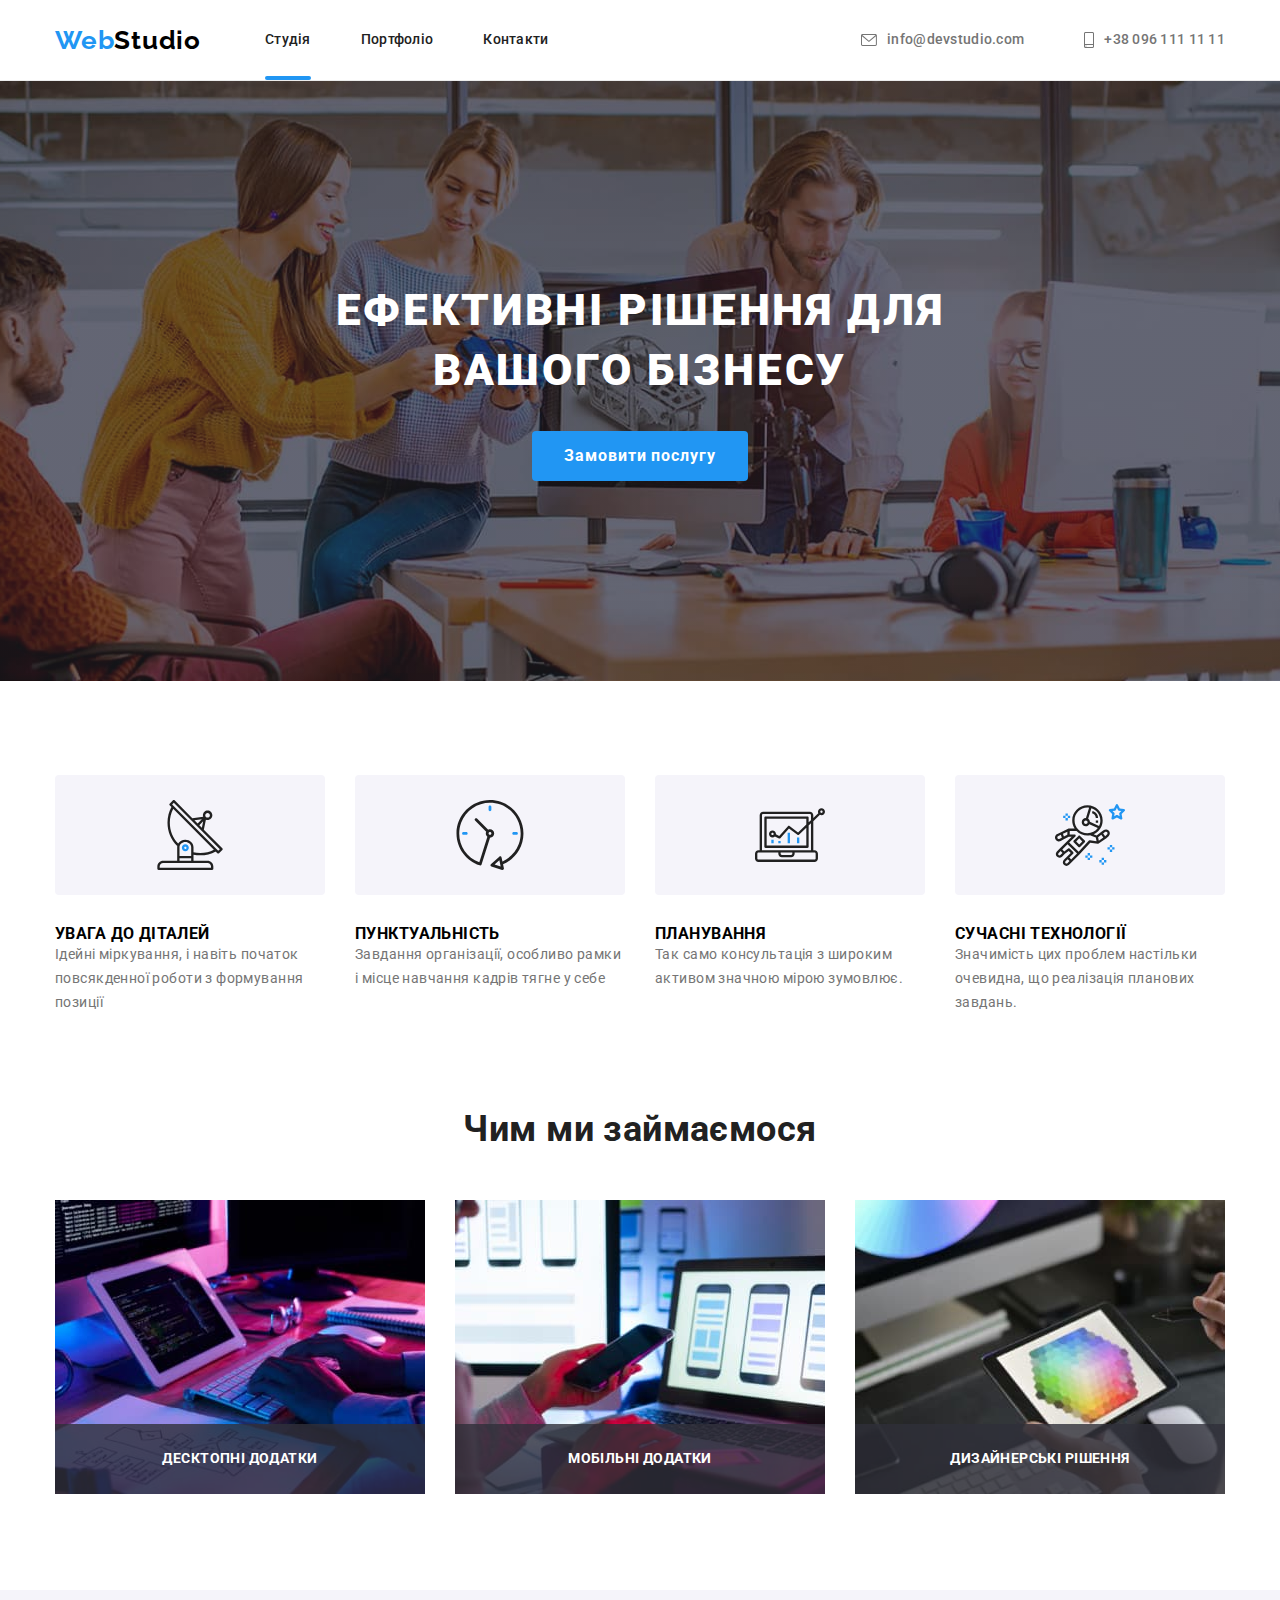
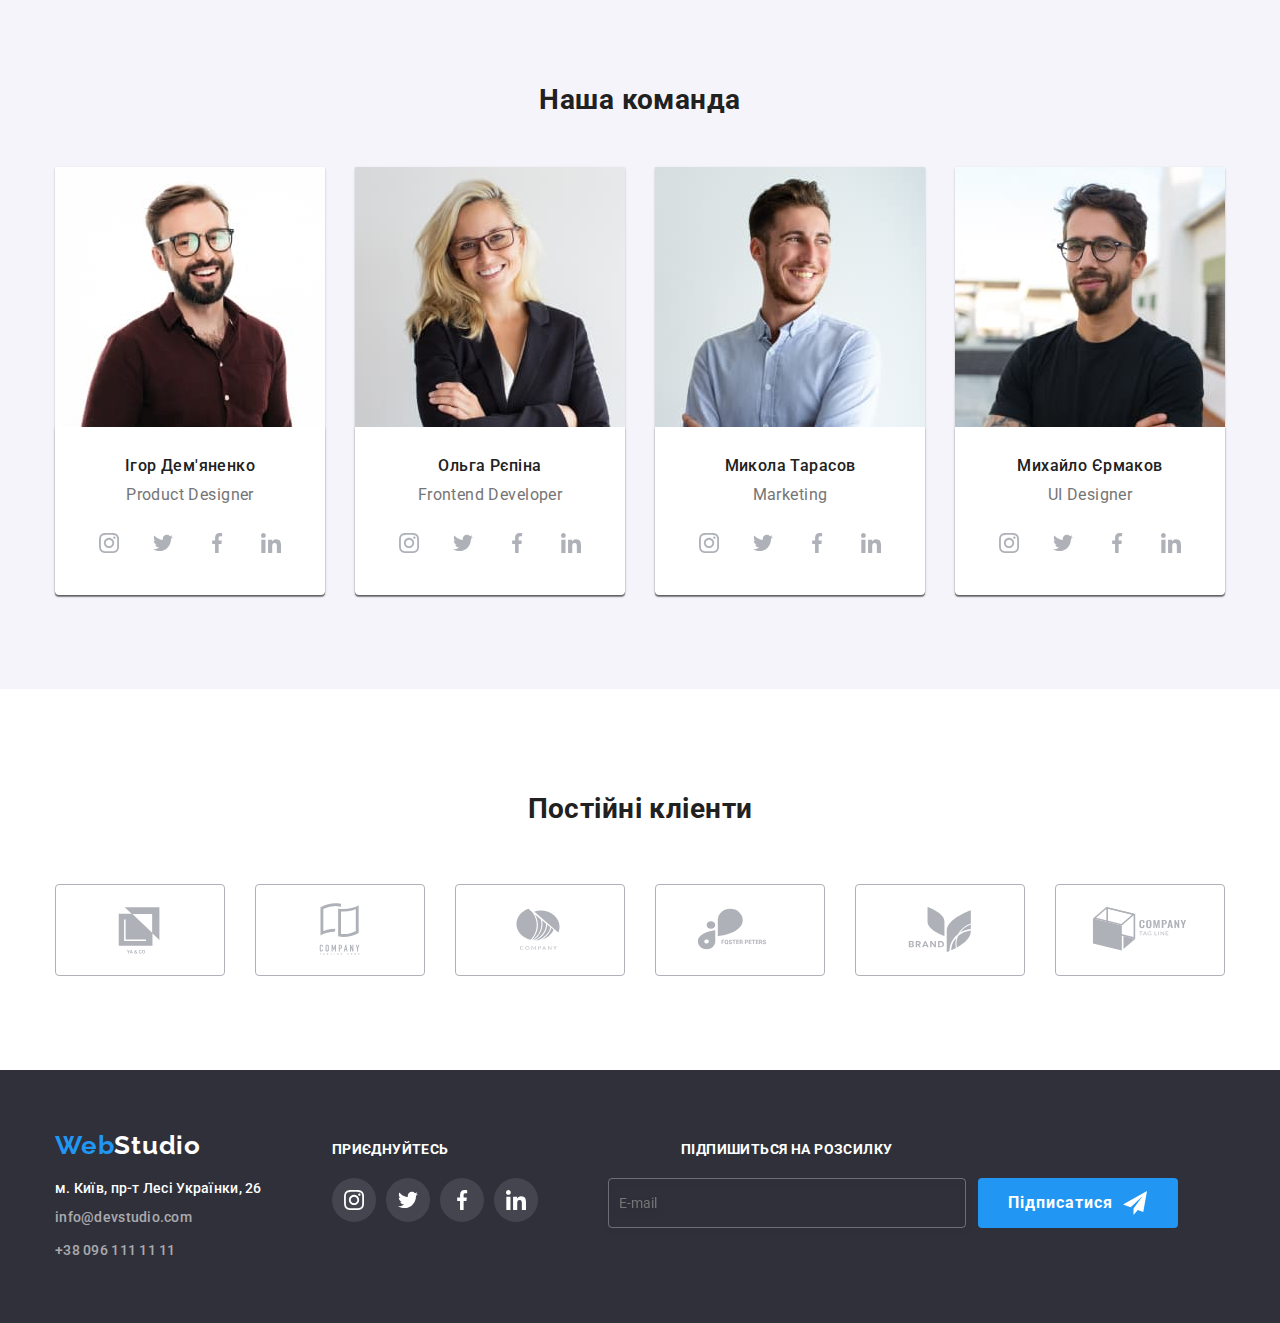
==== commit 0acdf45f: "add_studio_2.0" ====
--- a/index.html
+++ b/index.html
@@ -57,7 +57,7 @@
     </button>
      <ul class="mobile-nav list">
         <li class="mobile-nav__item">
-            <a class="link mobile-nav__link mobile-nav__link--current" href="./index.html">Студія</a>
+            <a class="link mobile-nav__link mobile-nav__link current" href="./index.html">Студія</a>
         </li>
         <li class="mobile-nav__item">
             <a class="link mobile-nav__link" href="./portfolio.html">Портфоліо</a>
@@ -77,16 +77,16 @@
     </ul>
     <ul class="mobile-social list link">
         <li class="mobile-social__item">
-            <a class="link mobile-social__link href=#">Instagram</a>
+            <a class="link mobile-social_teg mobile-social__link href=#">Instagram</a>
         </li>
         <li class="mobile-social__item">
-            <a class="link mobile-social__link href=#">Twitter</a>
+            <a class="link mobile-social_teg mobile-social__link href=#">Twitter</a>
         </li>
         <li class="mobile-social__item">
-            <a class="link mobile-social__link href=#">Facebook</a>
+            <a class="link mobile-social_teg mobile-social__link href=#">Facebook</a>
         </li>
         <li class="mobile-social__item">
-            <a class="link mobile-social__link href=#">LinkedIn</a>
+            <a class="link mobile-social_teg mobile-social__link href=#">LinkedIn</a>
         </li>
     </ul>    
 </div>
@@ -198,7 +198,7 @@
                             media="(min-width: 768px)"/>
                             <source srcset="./images/mobile/photo1igor@1x.jpg 1x, ./images/mobile/photo1igor@2x.jpg 2x"
                             media="(max-width: 767px)"/>
-                        <img src="./images/desktop/photo1igor@1x.jpg" alt="продукт дизайнер" width="270">
+                        <img src="./images/mobile/photo1igor@1x.jpg" alt="продукт дизайнер">
                         </picture>
                         <div class="work-position">
                         <h3 class="name">Ігор Дем'яненко</h3>
@@ -245,7 +245,7 @@
                             media="(min-width: 768px)"/>
                             <source srcset="./images/mobile/photo2olga@1x.jpg 1x, ./images/mobile/photo2olga@2x.jpg 2x"
                             media="(max-width: 767px)"/>
-                        <img src="./images/desktop/photo2olga@1x.jpg" alt="фронтенд девелопер" width="270">
+                        <img src="./images/mobile/photo2olga@1x.jpg" alt="фронтенд девелопер">
                         </picture>
                         <div class="work-position">
                         <h3 class="name">Ольга Рєпіна</h3>
@@ -292,7 +292,7 @@
                             media="(min-width: 768px)"/>
                             <source srcset="./images/mobile/photo3mikola@1x.jpg 1x, ./images/mobile/photo3mikola@2x.jpg 2x"
                             media="(max-width: 767px)"/>   
-                        <img src="./images/desktop/photo3mikola@1x.jpg" alt="маркетинг" width="270">
+                        <img src="./images/mobile/photo3mikola@1x.jpg" alt="маркетинг">
                          </picture>
                         <div class="work-position">
                         <h3 class="name">Микола Тарасов</h3>
@@ -339,7 +339,7 @@
                             media="(min-width: 768px)"/>
                             <source srcset="./images/mobile/photo4mihailo@1x.jpg 1x, ./images/mobile/photo4mihailo@2x.jpg 2x"
                             media="(max-width: 767px)"/>
-                        <img src="./images/desktop/photo4myhailo@1x.jpg" alt="юідизайнер" width="270">
+                        <img src="./images/mobile/photo4myhailo@1x.jpg" alt="юідизайнер">
                         </picture>
                         <div class="work-position">
                         <h3 class="name">Михайло Єрмаков</h3>
@@ -551,7 +551,7 @@
                 </svg>
                 </span>
             </label>
-            <label class="modal-form-field">
+            <label class="modal-form-comment">
                 <span class="modal-form-name">Коментар</span>
                 <textarea name="user_text" class="modal-form-message" placeholder="Введіть текст"></textarea>
             </label>
--- a/css/main.min.css
+++ b/css/main.min.css
@@ -1 +1 @@
-:root{--accent-color: #2196F3;--text-title-color: #212121;--text-color: #757575;--banner-color: #2F303A;--white-color: #FFFFFF;--button-colour: #188CE8;--border-header: #ECECEC;--comandos-color: #F5F4FA;--portfolio-box: #EEEEEE;--banner-bg-color: #C4C4C4;--icon-color: #AFB1B8;--bg-color-text: rgba(47, 48, 58, 0.8);--bg-color-icon: rgba(255, 255, 255, 0.1);--backdrop-color: rgba(0, 0, 0, 0.2);--timing-function: cubic-bezier(0.4, 0, 0.2, 1);--overlay-portfolio: rgba(33, 150, 243, 0.9);--mobile-border: rgba(33, 33, 33, 0.2);--primery-font: "Roboto", sans-serif}.visually-hidden{position:absolute;white-space:nowrap;width:1px;height:1px;overflow:hidden;border:0;padding:0;clip:rect(0 0 0 0);clip-path:inset(50%)}h1,h2,h3,h4,p{margin-top:0;margin-bottom:0}ul,ol{margin-top:0;margin-bottom:0;padding-left:0}.link{text-decoration:none}.list{list-style:none}img{display:block}body{font-family:var(--primery-font);font-size:14px;letter-spacing:.03em;line-height:1.14}.container{padding-left:15px;padding-right:15px}@media screen and (min-width: 480px){.container{width:480px;margin-left:auto;margin-right:auto}}@media screen and (min-width: 768px){.container{width:768px}}@media screen and (min-width: 1200px){.container{width:1200px}}.banner__button{font-family:"Roboto",sans-serif;font-style:normal;font-weight:700;font-size:16px;line-height:1.87;display:block;padding:10px 32px;border-radius:4px;border:none;margin-right:auto;margin-left:auto;letter-spacing:.06em;cursor:pointer;background-color:var(--accent-color);color:var(--white-color);transition:background-color 250ms var(--timing-function)}.banner__button:hover,.banner__button:focus{background-color:var(--button-colour);box-shadow:0px 4px 4px rgba(0,0,0,.15);border-radius:4px}.logo-header{color:#000;padding-top:24px;padding-bottom:24px}.logo{font-family:"Raleway",sans-serif;font-weight:700;font-size:26px;line-height:1.19;letter-spacing:.03em;color:var(--accent-color)}.logo-head{margin-right:93px}@media screen and (max-width: 450px){.modal{width:280px}}@media screen and (min-width: 1200px){.modal{width:528px}}.backdrop{position:fixed;top:0;left:0;z-index:100;width:100%;height:100%;overflow:scroll;background-color:var(--backdrop-color);transition:opacity 250ms var(--timing-function),visibility 250ms var(--timing-function)}.backdrop.is-hidden{visibility:hidden;opacity:0;pointer-events:none}.modal{position:absolute;top:30px;left:50%;transform:translateX(-50%);width:450px;height:609px;padding:40px;background-color:var(--white-color);box-shadow:0px 1px 3px rgba(0,0,0,.12),0px 1px 1px rgba(0,0,0,.14),0px 2px 1px rgba(0,0,0,.2);border-radius:4px}.modal-close-button{position:absolute;top:8px;right:8px;display:flex;align-items:center;justify-content:center;width:30px;height:30px;border-radius:50%;background-color:rgba(0,0,0,0);border:1px solid rgba(0,0,0,.1);padding:0px;transition:border 250ms var(--timing-function)}.modal-close-button:hover,.modal-close-button:focus{border:1px solid var(--accent-color)}.modal-close-icon{transition:fill 250ms var(--timing-function)}.modal-close-icon:focus,.modal-close-icon:hover{cursor:pointer;fill:var(--accent-color)}.modal-title{font-family:var(--primery-font);font-style:normal;font-weight:700;font-size:20px;line-height:1,15;text-align:center;letter-spacing:.03em;margin-bottom:12px;color:var(--text-title-color)}.modal-form{display:flex;flex-direction:column}.modal-from-input{width:100%;height:40px;cursor:pointer;padding-left:42px;border-radius:4px;border:1px solid rgba(33,33,33,.2);transition:border-color 250ms var(--timing-function)}.modal-from-input:focus{outline:none;border-color:var(--accent-color)}.modal-form-icon{position:absolute;top:50%;left:12px;transform:translateY(-50%);display:block;fill:var(--text-title-color);transition:fill 250ms var(--timing-function)}.modal-from-input:focus+.modal-form-icon{fill:var(--accent-color)}.modal-form-name{display:block;margin-bottom:4px;font-family:var(--primery-font);font-style:normal;font-weight:400;font-size:12px;line-height:1,16;letter-spacing:.01em;color:var(--text-color)}.modal-form-field{margin-bottom:10px}.modal-form-input-wrapper{position:relative;display:block}.modal-form-message{display:block;width:100%;height:96px;border-radius:4px;border:1px solid rgba(33,33,33,.2);padding-left:16px;padding-right:16px;padding-top:12px;padding-bottom:12px;resize:none;cursor:pointer;transition:border-color 250ms var(--timing-function)}.modal-form-message:focus{outline:none;border-color:var(--accent-color)}.modal-form-message::placeholder{color:rgba(117,117,117,.5);font-size:12px}.modal-form-own-check{width:16px;height:15px;border-radius:2px;border:1px solid var(--text-title-color);cursor:pointer;margin-right:7px}.modal-check:checked+.modal-form-own-check{background-color:var(--accent-color);border:none}.modal-check:focus+.modal-form-own-check{box-shadow:0 0 0 2px var(--accent-color)}.modal-form-own-icon{display:none;fill:var(--white-color)}.modal-check:checked+.modal-form-own-check .modal-form-own-icon{display:block}.modal-check{appearance:none;position:absolute}.modal-form-check{display:flex;align-items:center;margin-bottom:25px;justify-content:center}.modal-form-send{width:200px;height:50px;font-family:"Roboto",sans-serif;font-style:normal;font-weight:700;font-size:16px;line-height:1.87;display:block;padding:10px 32px;border-radius:4px;border:none;margin-right:auto;margin-left:auto;letter-spacing:.06em;cursor:pointer;background-color:var(--accent-color);color:var(--white-color);transition:background-color 250ms var(--timing-function)}.modal-form-send:hover,.modal-form-send:focus{background-color:var(--button-colour);box-shadow:0px 4px 4px rgba(0,0,0,.15);border-radius:4px}.modal-form-own-text{color:var(--accent-color);font-family:var(--primery-font);font-style:normal;font-weight:400;font-size:12px;line-height:1,16;letter-spacing:.01em;font-size:12px}.checkbox-text{color:var(--text-color);font-family:var(--primery-font);font-style:normal;font-weight:400;font-size:12px;line-height:1,16;letter-spacing:.01em;font-size:12px}@media screen and (max-width: 767px){.mobile-menu{position:fixed;top:0;left:0;z-index:100;width:100%;height:100%;background-color:var(--white-color);transform:translateX(100%);overflow:auto}.mobile-menu__container{position:relative;padding-left:40px}.mobile-menu.is-open{transform:translateX(0)}.js-close-menu{position:absolute;top:10px;right:15px}.mobile-nav{display:flex;flex-direction:column;row-gap:32px;align-items:flex-start;margin-bottom:306px}.mobile-nav__link{font-weight:500;font-size:40px;line-height:1.18;text-align:center;letter-spacing:.02em;color:var(--text-title-color);transition:color 250ms var(--timing-function) linear}.mobile-nav__link:hover,.mobile-nav__link:focus{color:var(--accent-color)}.mobile-nav__link--current{color:var(--accent-color)}.mobile-contacts{display:flex;flex-direction:column;row-gap:32px;align-items:flex-start;margin-bottom:64px}.mobile-contacts__link{display:block;font-weight:500;font-size:34px;line-height:40px;letter-spacing:.02em;color:var(--text-color);transition:color 250ms var(--timing-function) linear}.mobile-contacts__link:hover,.mobile-contacts__link:focus{color:var(--accent-color)}.mobile-contacts__link .mobile-contacts__link--size{font-size:24px;line-height:28px}.mobile-contacts__link--size{font-weight:500;font-size:24px;line-height:28px}.mobile-social{display:flex;column-gap:20px;align-items:center}.mobile-social__item{position:relative}.mobile-social__item:not(:last-child)::after{content:"";position:absolute;right:-10px;top:50%;transform:translateY(-50%);display:block;width:1px;height:22px;background-color:var(--mobile-border)}.mobile-social__link{font-weight:500;font-size:18px;line-height:1.22;color:var(--accent-color)}.mobile-menu__close-btn{position:absolute;top:10px;right:15px;background-color:rgba(0,0,0,0);border:0;padding:0;line-height:0;cursor:pointer;fill:currentColor;transition:color var(--timing-function);background-color:var(--timing-function)}.mobile-menu__close-btn:hover,.mobile-menu__close-btn:focus{fill:var(--accent-color)}}@media screen and (max-width: 767px)and (min-width: 768px){.mobile-menu__close-btn{display:none}}@media screen and (max-width: 767px){.mobile-menu__close-icon{width:40px;height:40px}}@media screen and (max-width: 767px)and (max-width: 767px){.menu{display:none}.contacts-list{display:none}}@media screen and (min-width: 768px){.mobile-menu{display:none}}@media screen and (max-width: 767px){.menu{display:none}.contacts-list{display:none}.open-mobile-menu-btn{line-height:0;border:none;background-color:rgba(0,0,0,0);padding:0}.open-mobile-menu-btn_icon{width:40px;height:40px}}.header{padding-top:16px;padding-bottom:16px}.header__envelope{display:flex;align-items:center;justify-content:space-between}@media screen and (min-width: 768px){.open-mobile-menu-btn{display:none}.header__navigation{display:flex;align-items:center}.logo-head{margin-right:64px}.menu{display:flex;column-gap:50px;align-items:center}.menu__link{position:relative;font-weight:500;letter-spacing:.02em;padding-top:32px;display:inline-block;color:var(--text-title-color);transition:color 250ms var(--timing-function) linear;padding-bottom:32px}.menu__link:hover,.menu__link:focus,.current{color:var(--accent-color)}.menu__current::after{content:"";position:absolute;left:0;bottom:0;display:inline-block;width:100%;height:4px;background-color:var(--accent-color);border-radius:2px;transition:color 250ms var(--timing-function)}.contacts-list{display:flex;flex-direction:column;margin-left:auto;gap:10px}.contacts-list__link{display:flex;align-items:center;font-weight:500;letter-spacing:.02em;line-height:1.14;color:var(--text-color);transition:color 250ms var(--timing-function)}.contacts-list__link:hover,.contacts-list__link:focus,.contacts-list__link .current{color:var(--accent-color)}.contacts-list__item:not(:last-child){line-height:1.14}.contacts-list__iconmail{margin-right:10px;fill:currentColor}.contacts-list__icontel{margin-right:10px;fill:currentColor}}@media screen and (min-width: 1200px){.header{border-bottom:1px solid var(--border-header)}.contacts-list{display:flex;flex-direction:row;margin-left:auto}.contacts-list__link{display:flex;align-items:center;font-weight:500;letter-spacing:.02em;padding-top:32px;padding-bottom:32px;line-height:1.14;color:var(--text-color);transition:color 250ms var(--timing-function)}.contacts-list__link:hover,.contacts-list__link:focus,.contacts-list__link .current{color:var(--accent-color)}.contacts-list__item:not(:last-child){margin-right:50px;line-height:1.14}}.banner{padding-top:118px;padding-bottom:118px;background-color:var(--banner-bg-color);background-image:linear-gradient(rgba(47, 48, 58, 0.4), rgba(47, 48, 58, 0.4)),url(../images/mobile/header1.jpg);background-repeat:no-repeat;background-position:center;background-size:480px}@media screen and (min-device-pixel-ratio: 2)and (max-width: 767px),screen and (min-resolution: 192dpi)and (max-width: 767px),screen and (min-resolution: 2dppx)and (max-width: 767px){.banner .banner{background-image:url(../images/mobile/header2.jpg)}}@media screen and (min-width: 768px){.banner{background-image:linear-gradient(rgba(47, 48, 58, 0.4), rgba(47, 48, 58, 0.4)),url(../images/tablet/header1.jpg);background-size:768px}}@media screen and (min-device-pixel-ratio: 2)and (min-width: 768px),screen and (min-resolution: 192dpi)and (min-width: 768px),screen and (min-resolution: 2dppx)and (min-width: 768px){.banner .banner{background-image:url(../images/tablet/header2.jpg)}}@media screen and (min-width: 1200px){.banner{background-image:linear-gradient(rgba(47, 48, 58, 0.4), rgba(47, 48, 58, 0.4)),url(../images/desktop/header1.jpg);padding-top:200px;padding-bottom:200px;background-size:cover}}@media screen and (min-device-pixel-ratio: 2)and (min-width: 1200px),screen and (min-resolution: 192dpi)and (min-width: 1200px),screen and (min-resolution: 2dppx)and (min-width: 1200px){.banner .banner{background-image:url(../images/desktop/header2.jpg)}}.banner__box{max-width:360px;text-align:center;margin-right:auto;margin-left:auto}@media screen and (min-width: 768px){.banner__box{max-width:360px}}@media screen and (min-width: 1200px){.banner__box{max-width:696px}}.banner__title{font-style:normal;font-weight:900;font-size:26px;line-height:1.61;text-align:center;letter-spacing:.06em;text-transform:uppercase;margin-left:auto;margin-right:auto;margin-bottom:30px;color:var(--white-color)}@media screen and (min-width: 1200px){.banner__title{font-size:44px;line-height:1.36}}.overlay{max-width:1600px;height:600px;margin-left:auto;margin-right:auto;background-image:linear-gradient(to right, rgba(47, 48, 58, 0.4), rgba(47, 48, 58, 0.4)),url(../images/banner_main.jpg);background-repeat:no-repeat;background-position:center;background-size:cover}@media screen and (max-width: 767px){.advantages{padding-top:60px;padding-bottom:60px}.advantages-roster__title{font-style:normal;text-align:center;font-weight:700;font-size:14px;text-transform:uppercase;margin-bottom:10px;color:var(--text-title-color)}.advantages-roster{display:flex;gap:30px;flex-direction:column}.backgraund{display:flex;max-width:450px;background-color:var(--comandos-color);height:120px;align-items:center;justify-content:center;margin-bottom:30px;border:none;border-radius:4px}}.backgraund__icon{width:70px;height:70px}.advantages-roster__text{font-style:normal;line-height:1.71;color:var(--text-color)}@media screen and (min-width: 768px){.advantages{padding-top:60px;padding-bottom:60px}.advantages-roster{display:flex;gap:30px;flex-wrap:wrap}.backgraund{display:flex;max-width:450px;background-color:var(--comandos-color);width:354px;height:120px;align-items:center;justify-content:center;margin-bottom:30px;border:none;border-radius:4px}.advantages-roster__item{width:calc((100% - 30px)/2)}}@media screen and (min-width: 1200px){.advantages{padding-top:94px;padding-bottom:94px}.advantages-roster{display:flex;gap:30px;flex-wrap:wrap}.backgraund{display:flex;max-width:450px;background-color:var(--comandos-color);width:270px;height:120px;align-items:center;justify-content:center;margin-bottom:30px;border:none;border-radius:4px}.advantages-roster__item{width:calc((100% - 90px)/4)}}@media screen and (max-width: 767px){.products{display:none}.products-work{display:none}}@media screen and (min-width: 768px){.products{display:none}.products-work{display:none}}@media screen and (min-width: 1200px){.products{display:block;padding-bottom:96px}.title,.clients,.comandos-title{font-style:normal;font-weight:700;font-size:36px;text-align:center;margin-bottom:50px;color:var(--text-title-color)}.products-work{display:flex;align-items:center}.products-work__item{position:relative}.products-work__item:not(:last-child){margin-right:30px}.products-work__overlay{position:absolute;bottom:0%;left:0%;width:100%;height:70px;background-color:var(--bg-color-text);display:flex;align-items:center;justify-content:center}.products-work__img{display:block}.products-work__text{font-family:"Roboto",sans-serif;font-weight:700;font-size:14px;line-height:1,14;text-align:center;text-transform:uppercase;color:var(--white-color)}}@media screen and (max-width: 767px){.our-comandos{padding-bottom:60px;padding-top:60px;background-color:var(--comandos-color)}.comandos-team{display:flex;align-items:center;flex-direction:column;gap:30px;margin-top:30px}.comandos-title{text-align:center;font-weight:700;font-size:28px;line-height:1.17;margin-bottom:30px;color:var(--text-title-color)}.box-color{background-color:var(--white-color)}.work-position{padding-top:30px;padding-bottom:30px;padding-left:30px;padding-right:30px;box-shadow:0px 1px 3px rgba(0,0,0,.12),0px 1px 1px rgba(0,0,0,.14),0px 2px 1px rgba(0,0,0,.2);border-radius:0px 0px 4px 4px}.social-list-icon{width:20px;height:20px}.social-list,.social-list-footer{display:flex;align-items:center;justify-content:center;column-gap:10px}.social-list-link{display:flex;align-items:center;justify-content:center;width:44px;height:44px;border-radius:50%;fill:var(--icon-color);background-color:var(--white-color);transition:background-color 250ms var(--timing-function),fill 250ms var(--timing-function)}.social-list-link:hover,.social-list-link:focus{fill:var(--white-color);background-color:var(--accent-color)}.name{font-style:normal;font-weight:500;font-size:16px;line-height:1.18;text-align:center;margin-bottom:10px;color:var(--text-title-color)}.name-text{font-style:normal;font-size:16px;line-height:1.18;text-align:center;color:var(--text-color);margin-bottom:16px}}@media screen and (min-width: 768px){.our-comandos{padding-bottom:60px;padding-top:60px;background-color:var(--comandos-color)}.comandos-title{text-align:center;font-weight:700;font-size:28px;line-height:1.17;margin-bottom:50px;color:var(--text-title-color)}.comandos-team{display:flex;flex-wrap:wrap;flex-direction:row;gap:30px;justify-content:center}.comandos-list{text-align:center;background-color:var(--white-color);border-radius:0px 0px 4px 4px;box-shadow:0px 1px 3px rgba(0,0,0,.12),0px 1px 1px rgba(0,0,0,.14),0px 2px 1px rgba(0,0,0,.2)}.work-position{padding-top:30px;padding-bottom:30px;padding-left:30px;padding-right:30px;box-shadow:0px 1px 3px rgba(0,0,0,.12),0px 1px 1px rgba(0,0,0,.14),0px 2px 1px rgba(0,0,0,.2);border-radius:0px 0px 4px 4px}.social-list-icon{width:20px;height:20px}.social-list,.social-list-footer{display:flex;align-items:center;justify-content:center;column-gap:10px}.social-list-link{display:flex;align-items:center;justify-content:center;width:44px;height:44px;border-radius:50%;fill:var(--icon-color);background-color:var(--white-color);transition:background-color 250ms var(--timing-function),fill 250ms var(--timing-function)}.social-list-link:hover,.social-list-link:focus{fill:var(--white-color);background-color:var(--accent-color)}.name{font-style:normal;font-weight:500;font-size:16px;line-height:1.18;text-align:center;margin-bottom:10px;color:var(--text-title-color)}.name-text{font-style:normal;font-size:16px;line-height:1.18;text-align:center;color:var(--text-color);margin-bottom:16px}}@media screen and (min-width: 1200px){.our-comandos{padding-bottom:94px;padding-top:94px;background-color:var(--comandos-color)}.comandos-team{display:flex;align-items:center}.comandos-list{width:calc((100% - 90px)/4)}.box-color{background-color:var(--white-color)}.work-position{padding-top:30px;padding-bottom:30px;padding-left:30px;padding-right:30px;box-shadow:0px 1px 3px rgba(0,0,0,.12),0px 1px 1px rgba(0,0,0,.14),0px 2px 1px rgba(0,0,0,.2);border-radius:0px 0px 4px 4px}.social-list-icon{width:20px;height:20px}.social-list,.social-list-footer{display:flex;align-items:center;justify-content:center;column-gap:10px}.social-list-link{display:flex;align-items:center;justify-content:center;width:44px;height:44px;border-radius:50%;fill:var(--icon-color);background-color:var(--white-color);transition:background-color 250ms var(--timing-function),fill 250ms var(--timing-function)}.social-list-link:hover,.social-list-link:focus{fill:var(--white-color);background-color:var(--accent-color)}.name{font-style:normal;font-weight:500;font-size:16px;line-height:1.18;text-align:center;margin-bottom:10px;color:var(--text-title-color)}.name-text{font-style:normal;font-size:16px;line-height:1.18;text-align:center;color:var(--text-color);margin-bottom:16px}}.section-clients{padding-top:94px;padding-bottom:94px}.clients-list{display:flex;align-items:center;flex-wrap:wrap;justify-content:center;gap:30px;margin-top:30px}@media screen and (min-width: 1200px){.clients-list{margin-top:50px}}.clients{font-family:var(--primery-font);font-weight:700;font-size:28px;line-height:1.84;text-align:center;color:var(--text-title-color);margin-bottom:30px}.client-icon{fill:currentColor;width:106px;height:60px}.client-link{display:flex;align-items:center;justify-content:center;width:170px;height:92px;border:1px solid var(--icon-color);border-radius:4px;color:var(--icon-color);transition:color 250ms var(--timing-function),border-color 250ms var(--timing-function)}.client-link:hover,.client-link:focus{border-color:var(--accent-color);color:var(--accent-color)}.portfolio-work{display:flex;gap:30px;align-items:center;flex-wrap:wrap}.port-link{display:block}.port-link:hover,.port-link:focus{box-shadow:0px 1px 1px rgba(0,0,0,.12),0px 4px 4px rgba(0,0,0,.06),1px 4px 6px rgba(0,0,0,.16)}.portfolio-block{position:relative;overflow:hidden}.portfolio-title{font-weight:700;font-size:18px;line-height:2;letter-spacing:.06em;margin-bottom:4px;color:var(--text-title-color)}.portfolio-info{font-size:16px;line-height:1.9;color:var(--text-color)}.portfolio-box{padding:20px 24px;border:1px solid var(--portfolio-box)}.overlay-portfolio{position:absolute;top:0;left:0;height:100%;width:100%;background-color:var(--overlay-portfolio);opacity:.9;color:var(--white-color);padding:63px 24px;overflow:hidden;transform:translateY(101%);transition:transform 250ms var(--timing-function),backgraund-color 250ms var(--timing-function)}.port-link:hover .overlay-portfolio,.port-link:focus .overlay-portfolio{transform:translateY(0%)}.overlay-text{font-style:normal;font-size:18px;line-height:1.56;color:var(--white-color)}.portfolio{padding-top:94px;padding-bottom:94px}.portfolio-btn-roster{display:flex;align-items:center;justify-content:center;margin-bottom:50px}.portfolio-item:not(:last-child){margin-right:8px}.button-portfolio{font-family:"Roboto",sans-serif;font-weight:500;font-size:16px;line-height:1.62;text-align:center;letter-spacing:.03em;padding:6px 22px;margin-left:auto;border:none;border-radius:4px;color:var(--text-title-color);transition:color 250ms var(--timing-function),background-color 250ms var(--timing-function),box-shadow 250ms var(--timing-function),border-radius 250ms var(--timing-function)}.button-portfolio:hover,.button-portfolio:focus{background-color:var(--accent-color);color:var(--white-color);box-shadow:0px 3px 1px rgba(0,0,0,.1),0px 1px 2px rgba(0,0,0,.08),0px 2px 2px rgba(0,0,0,.12);border-radius:4px}.button-portfolio,.hero-button{cursor:pointer}.mail{width:100%}@media screen and (min-width: 480px){.mail{width:450px}}@media screen and (min-width: 768px){.mail{width:450px}}@media screen and (min-width: 1200px){.mail{width:358px}}.mail-title{font-family:var(--primery-font);margin-bottom:20px;font-weight:700;font-size:14px;text-transform:uppercase;color:var(--white-color);text-align:center}.mail-form{width:100%;display:flex;flex-direction:column;align-items:center}@media screen and (min-width: 480px){.mail-form{width:450px}}@media screen and (min-width: 768px){.mail-form{width:450px}}@media screen and (min-width: 1200px){.mail-form{width:358px;flex-direction:row}}.mail-label{width:100%}@media screen and (min-width: 480px){.mail-label{width:450px}}@media screen and (min-width: 768px){.mail-label{width:450px}}@media screen and (min-width: 1200px){.mail-label{width:358px}}.mail-box{width:100%;height:50px;padding-left:10px;display:block;font-size:100%;height:50px;margin:0px;border-radius:4px;background-color:inherit;color:var(--white-color);cursor:pointer;border:1px solid rgba(255,255,255,.3);filter:drop-shadow(0px 4px 4px rgba(0, 0, 0, 0.15));transition:border-color 250ms var(--timing-function)}@media screen and (min-width: 480px){.mail-box{width:450px}}@media screen and (min-width: 768px){.mail-box{width:450px}}@media screen and (min-width: 1200px){.mail-box{width:358px}}.mail-box:focus{border-color:var(--white-color);outline:none}.subbut{margin-top:20px}@media screen and (min-width: 1200px){.subbut{margin-left:12px;margin-top:0px}}.sub-btn{display:flex;justify-content:center;align-items:center;border:none;min-width:200px;min-height:50px;background-color:var(--accent-color);border-radius:4px;color:var(--white-color);font-weight:700;font-size:16px;line-height:1,87;letter-spacing:.06em;padding:10px 28px;cursor:pointer;transition:background-color 250ms var(--timing-function)}.sub-btn:hover,.sub-btn:focus{background-color:var(--accent-color);color:var(--white-color);box-shadow:0px 3px 1px rgba(0,0,0,.1),0px 1px 2px rgba(0,0,0,.08),0px 2px 2px rgba(0,0,0,.12);border-radius:4px}.icon-mail{display:flex;align-items:center;justify-items:center;fill:var(--white-color);margin-left:10px;width:24px;height:24px}@media screen and (max-width: 320px){.footer-color{padding-top:60px;padding-bottom:60px;background:var(--banner-color);text-align:center}}@media screen and (max-width: 767px){.footer-color{padding-top:60px;padding-bottom:60px;background:var(--banner-color);text-align:center}.footer-block{display:flex;flex-direction:column;row-gap:60px}.footer-social{margin-top:60px}}@media screen and (min-width: 768px){.footer-color{padding-top:60px;padding-bottom:60px;background:var(--banner-color);text-align:center}.footer-block{display:flex;flex-direction:column;gap:70px;align-items:center}.footer-tablet{display:flex;flex-direction:row;gap:165px}}@media screen and (min-width: 1200px){.footer-color{padding-top:60px;padding-bottom:60px;background:var(--banner-color);text-align:center}.footer-block{flex-direction:row;gap:70px;align-items:baseline}.footer-tablet{display:flex;flex-direction:row;gap:70px;align-items:baseline}.logo-web{font-family:"Raleway",sans-serif;font-weight:700;font-size:26px;line-height:1.19;letter-spacing:.03em;color:var(--accent-color);text-align:left}.footer-list{text-align:left}.follow{text-align:left}}.logo-indent{margin-bottom:20px;display:block}.logo-footer{color:var(--white-color)}.logo-web{font-family:"Raleway",sans-serif;font-weight:700;font-size:26px;line-height:1.19;letter-spacing:.03em;color:var(--accent-color)}.adress{font-style:normal;line-height:1.71;color:var(--white-color)}.footer-list:not(:last-child){margin-bottom:9px}.nav-contacts-footer{font-weight:500;letter-spacing:.02em;line-height:1.14;color:var(--text-color);transition:color 250ms var(--timing-function)}.nav-contacts-footer:hover,.nav-contacts-footer:focus,.nav-contacts-footer .current{color:var(--accent-color)}.nav-contacts-up{font-weight:500;letter-spacing:.02em;line-height:1.14;color:var(--white-color);transition:color 250ms var(--timing-function)}.nav-contacts-up:hover,.nav-contacts-up:focus,.nav-contacts-up .current{color:var(--accent-color)}.footer-contacts{font-style:normal;line-height:1.71;color:rgba(255,255,255,.6)}.follow{margin-bottom:20px;font-weight:700;font-size:14px;line-height:1.14;text-transform:uppercase;color:var(--white-color)}.social-list-link-footer{display:flex;align-items:center;justify-content:center;width:44px;height:44px;border-radius:50%;background-color:var(--bg-color-icon);transition:background-color 250ms var(--timing-function)}.social-list-link-footer:hover,.social-list-link-footer:focus{background-color:var(--accent-color)}.social-list-icon-footer{fill:var(--white-color);width:20px;height:20px}/*# sourceMappingURL=main.min.css.map */+:root{--accent-color: #2196F3;--text-title-color: #212121;--text-color: #757575;--banner-color: #2F303A;--white-color: #FFFFFF;--button-colour: #188CE8;--border-header: #ECECEC;--comandos-color: #F5F4FA;--portfolio-box: #EEEEEE;--banner-bg-color: #C4C4C4;--icon-color: #AFB1B8;--bg-color-text: rgba(47, 48, 58, 0.8);--bg-color-icon: rgba(255, 255, 255, 0.1);--backdrop-color: rgba(0, 0, 0, 0.2);--timing-function: cubic-bezier(0.4, 0, 0.2, 1);--overlay-portfolio: rgba(33, 150, 243, 0.9);--mobile-border: rgba(33, 33, 33, 0.2);--primery-font: "Roboto", sans-serif}.visually-hidden{position:absolute;white-space:nowrap;width:1px;height:1px;overflow:hidden;border:0;padding:0;clip:rect(0 0 0 0);clip-path:inset(50%)}h1,h2,h3,h4,p{margin-top:0;margin-bottom:0}ul,ol{margin-top:0;margin-bottom:0;padding-left:0}.link{text-decoration:none}.list{list-style:none}img{display:block;max-width:100%}body{font-family:var(--primery-font);font-size:14px;letter-spacing:.03em;line-height:1.14}.container{padding-left:15px;padding-right:15px}@media screen and (min-width: 448px){.container{width:448px;margin-left:auto;margin-right:auto}}@media screen and (min-width: 768px){.container{width:768px}}@media screen and (min-width: 1200px){.container{width:1200px}}.banner__button{font-family:"Roboto",sans-serif;font-style:normal;font-weight:700;font-size:16px;line-height:1.87;display:block;padding:10px 32px;border-radius:4px;border:none;margin-right:auto;margin-left:auto;letter-spacing:.06em;cursor:pointer;background-color:var(--accent-color);color:var(--white-color);transition:background-color 250ms var(--timing-function)}.banner__button:hover,.banner__button:focus{background-color:var(--button-colour);box-shadow:0px 4px 4px rgba(0,0,0,.15);border-radius:4px}.logo-header{color:#000;padding-top:24px;padding-bottom:24px}.logo{font-family:"Raleway",sans-serif;font-weight:700;font-size:26px;line-height:1.19;letter-spacing:.03em;color:var(--accent-color)}.logo-head{margin-right:93px}.backdrop{position:fixed;top:0;left:0;z-index:100;width:100%;height:100%;overflow:scroll;background-color:var(--backdrop-color);transition:opacity 250ms var(--timing-function),visibility 250ms var(--timing-function)}.backdrop.is-hidden{visibility:hidden;opacity:0;pointer-events:none}.modal{position:absolute;top:20px;left:50%;transform:translateX(-50%);width:100vw;min-height:581px;padding:40px;background-color:var(--white-color);box-shadow:0px 1px 3px rgba(0,0,0,.12),0px 1px 1px rgba(0,0,0,.14),0px 2px 1px rgba(0,0,0,.2);border-radius:4px}@media screen and (min-width: 480px){.modal{width:450px}}@media screen and (min-width: 1200px){.modal{width:528px}}.modal-close-button{position:absolute;top:8px;right:8px;display:flex;align-items:center;justify-content:center;width:30px;height:30px;border-radius:50%;background-color:rgba(0,0,0,0);border:1px solid rgba(0,0,0,.1);padding:0px;transition:border 250ms var(--timing-function)}.modal-close-button:hover,.modal-close-button:focus{border:1px solid var(--accent-color)}.modal-close-icon{transition:fill 250ms var(--timing-function)}.modal-close-icon:focus,.modal-close-icon:hover{cursor:pointer;fill:var(--accent-color)}.modal-title{font-family:var(--primery-font);font-style:normal;font-weight:700;font-size:20px;line-height:1,15;text-align:center;letter-spacing:.03em;margin-bottom:12px;color:var(--text-title-color)}.modal-form{display:flex;flex-direction:column}.modal-from-input{width:100%;height:40px;cursor:pointer;padding-left:42px;border-radius:4px;border:1px solid rgba(33,33,33,.2);transition:border-color 250ms var(--timing-function)}.modal-from-input:focus{outline:none;border-color:var(--accent-color)}.modal-form-icon{position:absolute;top:50%;left:12px;transform:translateY(-50%);display:block;fill:var(--text-title-color);transition:fill 250ms var(--timing-function)}.modal-from-input:focus+.modal-form-icon{fill:var(--accent-color)}.modal-form-name{display:block;margin-bottom:4px;font-family:var(--primery-font);font-style:normal;font-weight:400;font-size:12px;line-height:1,16;letter-spacing:.01em;color:var(--text-color)}.modal-form-field{margin-bottom:10px}.modal-form-comment{margin-bottom:20px}.modal-form-input-wrapper{position:relative;display:block}.modal-form-message{display:block;width:100%;height:96px;border-radius:4px;border:1px solid rgba(33,33,33,.2);padding-left:16px;padding-right:16px;padding-top:12px;padding-bottom:12px;resize:none;cursor:pointer;transition:border-color 250ms var(--timing-function)}.modal-form-message:focus{outline:none;border-color:var(--accent-color)}.modal-form-message::placeholder{color:rgba(117,117,117,.5);font-size:12px}.modal-form-own-check{width:16px;height:15px;border-radius:2px;border:1px solid var(--text-title-color);cursor:pointer;margin-right:7px}.modal-check:checked+.modal-form-own-check{background-color:var(--accent-color);border:none}.modal-check:focus+.modal-form-own-check{box-shadow:0 0 0 2px var(--accent-color)}.modal-form-own-icon{display:none;fill:var(--white-color)}.modal-check:checked+.modal-form-own-check .modal-form-own-icon{display:block}.modal-check{appearance:none;position:absolute}.modal-form-check{display:flex;align-items:center;margin-bottom:25px;justify-content:center}.modal-form-send{width:200px;height:50px;font-family:"Roboto",sans-serif;font-style:normal;font-weight:700;font-size:16px;line-height:1.87;display:block;padding:10px 32px;border-radius:4px;border:none;margin-right:auto;margin-left:auto;letter-spacing:.06em;cursor:pointer;background-color:var(--accent-color);color:var(--white-color);transition:background-color 250ms var(--timing-function)}.modal-form-send:hover,.modal-form-send:focus{background-color:var(--button-colour);box-shadow:0px 4px 4px rgba(0,0,0,.15);border-radius:4px}.modal-form-own-text{color:var(--accent-color);font-family:var(--primery-font);font-style:normal;font-weight:400;line-height:1,16;letter-spacing:.01em;font-size:10px}@media screen and (min-width: 480px){.modal-form-own-text{font-size:12px}}@media screen and (min-width: 1200px){.modal-form-own-text{font-size:13px}}.checkbox-text{color:var(--text-color);font-family:var(--primery-font);font-style:normal;font-weight:400;font-size:10px;line-height:1,16;letter-spacing:.01em}@media screen and (min-width: 480px){.checkbox-text{font-size:12px}}@media screen and (min-width: 1200px){.checkbox-text{font-size:13px}}@media screen and (max-width: 767px){.mobile-menu{position:fixed;top:0;left:0;z-index:100;width:100%;height:100%;background-color:var(--white-color);transform:translateX(100%);overflow:auto}.mobile-menu__container{position:relative;padding:48px 40px;height:100vh;display:flex;flex-direction:column;overflow:scroll}.mobile-menu.is-open{transform:translateX(0)}.js-close-menu{position:absolute;top:10px;right:15px}.mobile-nav{margin-bottom:auto}.mobile-nav__link{display:block;font-weight:500;margin-bottom:32px;font-size:40px;line-height:1.18;text-align:left;letter-spacing:.02em;color:var(--text-title-color);transition:color 250ms var(--timing-function) linear}.mobile-nav__link:hover,.mobile-nav__link:focus{color:var(--accent-color)}.mobile-nav__link:current{color:var(--accent-color)}.current{color:var(--accent-color)}.mobile-contacts{display:flex;flex-direction:column;row-gap:32px;align-items:flex-start;margin-bottom:32px}.mobile-contacts__link{display:block;font-weight:500;font-size:24px;line-height:40px;letter-spacing:.02em;color:var(--accent-color);transition:color 250ms var(--timing-function) linear}.mobile-contacts__link:hover,.mobile-contacts__link:focus{color:var(--accent-color)}.mobile-contacts__link .mobile-contacts__link--size{font-size:24px;line-height:28px}.mobile-contacts__link--size{font-weight:500;font-size:24px;line-height:28px;color:var(--text-color)}.mobile-social{display:flex;column-gap:20px}.mobile-social__item{position:relative;padding-bottom:0px}.mobile-social__item:not(:last-child)::after{content:"";position:absolute;right:-10px;top:10%;height:22px;width:2px;background-color:var(--mobile-border);transform:translateY(-50%);display:block}.mobile-social__link{font-weight:500;font-size:12px;line-height:1.22;color:var(--accent-color)}.mobile-social_teg{display:block;margin-bottom:32px}.mobile-menu__close-btn{position:absolute;top:10px;right:15px;background-color:rgba(0,0,0,0);border:0;padding:0;line-height:0;cursor:pointer;fill:currentColor;transition:color var(--timing-function);background-color:var(--timing-function)}.mobile-menu__close-btn:hover,.mobile-menu__close-btn:focus{fill:var(--accent-color)}}@media screen and (max-width: 767px)and (min-width: 768px){.mobile-menu__close-btn{display:none}}@media screen and (max-width: 767px){.mobile-menu__close-icon{width:40px;height:40px}}@media screen and (max-width: 767px){.menu{display:none}.contacts-list{display:none}}@media screen and (min-width: 768px){.mobile-menu{display:none}}@media screen and (max-width: 767px){.menu{display:none}.contacts-list{display:none}.open-mobile-menu-btn{line-height:0;border:none;background-color:rgba(0,0,0,0);padding:0}.open-mobile-menu-btn_icon{width:40px;height:40px}}.header{padding-top:16px;padding-bottom:16px}.header__envelope{display:flex;align-items:center;justify-content:space-between}@media screen and (min-width: 768px){.header{padding-top:0px;padding-bottom:0px}.open-mobile-menu-btn{display:none}.header__navigation{display:flex;align-items:center}.logo-head{margin-right:64px}.menu{display:flex;column-gap:50px;align-items:center}.menu__link{position:relative;font-weight:500;letter-spacing:.02em;padding-top:32px;display:inline-block;color:var(--text-title-color);transition:color 250ms var(--timing-function) linear;padding-bottom:32px}.menu__link:hover,.menu__link:focus,.current{color:var(--accent-color)}.menu__current::after{content:"";position:absolute;left:0;bottom:0;display:inline-block;width:100%;height:4px;background-color:var(--accent-color);border-radius:2px;transition:color 250ms var(--timing-function)}.contacts-list{display:flex;flex-direction:column;margin-left:auto;gap:10px}.contacts-list__link{display:flex;align-items:center;font-weight:500;letter-spacing:.02em;line-height:1.14;color:var(--text-color);transition:color 250ms var(--timing-function)}.contacts-list__link:hover,.contacts-list__link:focus,.contacts-list__link .current{color:var(--accent-color)}.contacts-list__item:not(:last-child){line-height:1.14}.contacts-list__iconmail{margin-right:10px;fill:currentColor}.contacts-list__icontel{margin-right:10px;fill:currentColor}}@media screen and (min-width: 1200px){.header{border-bottom:1px solid var(--border-header)}.contacts-list{display:flex;flex-direction:row;margin-left:auto}.contacts-list__link{display:flex;align-items:center;font-weight:500;letter-spacing:.02em;padding-top:32px;padding-bottom:32px;line-height:1.14;color:var(--text-color);transition:color 250ms var(--timing-function)}.contacts-list__link:hover,.contacts-list__link:focus,.contacts-list__link .current{color:var(--accent-color)}.contacts-list__item:not(:last-child){margin-right:50px;line-height:1.14}}.banner{padding-top:118px;padding-bottom:118px;margin:0 auto;background-color:var(--banner-bg-color);background-image:linear-gradient(rgba(47, 48, 58, 0.4), rgba(47, 48, 58, 0.4)),url(../images/mobile/header1.jpg);background-repeat:no-repeat;background-position:center;background-size:cover;text-align:center;max-width:480px}@media(min-device-pixel-ratio: 2),(-webkit-min-device-pixel-ratio: 2),(min-resolution: 192dpi),(min-resolution: 2dppx){.banner{background-image:linear-gradient(rgba(47, 48, 58, 0.4), rgba(47, 48, 58, 0.4)),url(../images/mobile/header2.jpg)}}@media screen and (min-width: 768px){.banner{max-width:768px;background-image:linear-gradient(rgba(47, 48, 58, 0.4), rgba(47, 48, 58, 0.4)),url(../images/tablet/header1.jpg)}}@media screen and (min-width: 768px)and (min-device-pixel-ratio: 2),screen and (min-width: 768px)and (min-resolution: 192dpi),screen and (min-width: 768px)and (min-resolution: 2dppx){.banner{background-image:linear-gradient(rgba(47, 48, 58, 0.4), rgba(47, 48, 58, 0.4)),url(../images/tablet/header2.jpg)}}@media screen and (min-width: 1200px){.banner{background-size:cover;max-width:1600px;padding-top:200px;padding-bottom:200px;background-image:linear-gradient(rgba(47, 48, 58, 0.4), rgba(47, 48, 58, 0.4)),url(../images/desktop/header1.jpg)}}@media screen and (min-width: 1200px)and (min-device-pixel-ratio: 2),screen and (min-width: 1200px)and (min-resolution: 192dpi),screen and (min-width: 1200px)and (min-resolution: 2dppx){.banner{background-image:linear-gradient(rgba(47, 48, 58, 0.4), rgba(47, 48, 58, 0.4)),url(../images/desktop/header2.jpg)}}.banner__box{max-width:360px;text-align:center;margin-right:auto;margin-left:auto}@media screen and (min-width: 768px){.banner__box{max-width:360px}}@media screen and (min-width: 1200px){.banner__box{max-width:696px}}.banner__title{font-style:normal;font-weight:900;font-size:26px;line-height:1.61;text-align:center;letter-spacing:.06em;text-transform:uppercase;margin-left:auto;margin-right:auto;margin-bottom:30px;color:var(--white-color)}@media screen and (min-width: 1200px){.banner__title{font-size:44px;line-height:1.36}}.overlay{max-width:1600px;height:600px;margin-left:auto;margin-right:auto;background-image:linear-gradient(to right, rgba(47, 48, 58, 0.4), rgba(47, 48, 58, 0.4)),url(../images/banner_main.jpg);background-repeat:no-repeat;background-position:center;background-size:cover}@media screen and (max-width: 767px){.advantages{padding-top:60px;padding-bottom:60px}.advantages-roster__title{font-style:normal;text-align:center;font-weight:700;font-size:14px;text-transform:uppercase;margin-bottom:10px;color:var(--text-title-color)}.advantages-roster{display:flex;gap:30px;flex-direction:column}.backgraund{display:flex;max-width:450px;background-color:var(--comandos-color);height:120px;align-items:center;justify-content:center;margin-bottom:30px;border:none;border-radius:4px}}.backgraund__icon{width:70px;height:70px}.advantages-roster__text{font-style:normal;line-height:1.71;color:var(--text-color)}@media screen and (min-width: 768px){.advantages{padding-top:60px;padding-bottom:60px}.advantages-roster{display:flex;gap:30px;flex-wrap:wrap}.advantages-roster__title{text-transform:uppercase}.backgraund{display:flex;max-width:450px;background-color:var(--comandos-color);width:354px;height:120px;align-items:center;justify-content:center;margin-bottom:30px;border:none;border-radius:4px}.advantages-roster__item{width:calc((100% - 30px)/2)}}@media screen and (min-width: 1200px){.advantages{padding-top:94px;padding-bottom:94px}.advantages-roster__title{text-transform:uppercase}.advantages-roster{display:flex;gap:30px;flex-wrap:wrap}.backgraund{display:flex;max-width:450px;background-color:var(--comandos-color);width:270px;height:120px;align-items:center;justify-content:center;margin-bottom:30px;border:none;border-radius:4px}.advantages-roster__item{width:calc((100% - 90px)/4)}}@media screen and (max-width: 767px){.products{display:none}.products-work{display:none}}@media screen and (min-width: 768px){.products{display:none}.products-work{display:none}}@media screen and (min-width: 1200px){.products{display:block;padding-bottom:96px}.title,.clients,.comandos-title{font-style:normal;font-weight:700;font-size:36px;text-align:center;margin-bottom:50px;color:var(--text-title-color)}.products-work{display:flex;align-items:center}.products-work__item{position:relative}.products-work__item:not(:last-child){margin-right:30px}.products-work__overlay{position:absolute;bottom:0%;left:0%;width:100%;height:70px;background-color:var(--bg-color-text);display:flex;align-items:center;justify-content:center}.products-work__img{display:block}.products-work__text{font-family:"Roboto",sans-serif;font-weight:700;font-size:14px;line-height:1,14;text-align:center;text-transform:uppercase;color:var(--white-color)}}@media screen and (max-width: 767px){.our-comandos{padding-bottom:60px;padding-top:60px;background-color:var(--comandos-color)}.comandos-team{display:flex;align-items:center;flex-direction:column;gap:30px;margin-top:30px}.comandos-title{text-align:center;font-weight:700;font-size:28px;line-height:1.17;margin-bottom:30px;color:var(--text-title-color)}.box-color{background-color:var(--white-color)}.work-position{padding-top:30px;padding-bottom:30px;padding-left:30px;padding-right:30px;box-shadow:0px 1px 3px rgba(0,0,0,.12),0px 1px 1px rgba(0,0,0,.14),0px 2px 1px rgba(0,0,0,.2);border-radius:0px 0px 4px 4px}.social-list-icon{width:20px;height:20px}.social-list,.social-list-footer{display:flex;align-items:center;justify-content:center;column-gap:10px}.social-list-link{display:flex;align-items:center;justify-content:center;width:44px;height:44px;border-radius:50%;fill:var(--icon-color);background-color:var(--white-color);transition:background-color 250ms var(--timing-function),fill 250ms var(--timing-function)}.social-list-link:hover,.social-list-link:focus{fill:var(--white-color);background-color:var(--accent-color)}.name{font-style:normal;font-weight:500;font-size:16px;line-height:1.18;text-align:center;margin-bottom:10px;color:var(--text-title-color)}.name-text{font-style:normal;font-size:16px;line-height:1.18;text-align:center;color:var(--text-color);margin-bottom:16px}}@media screen and (min-width: 768px){.our-comandos{padding-bottom:60px;padding-top:60px;background-color:var(--comandos-color)}.comandos-title{text-align:center;font-weight:700;font-size:28px;line-height:1.17;margin-bottom:50px;color:var(--text-title-color)}.comandos-team{display:flex;flex-wrap:wrap;flex-direction:row;gap:30px;justify-content:center}.comandos-list{text-align:center;background-color:var(--white-color);border-radius:0px 0px 4px 4px;box-shadow:0px 1px 3px rgba(0,0,0,.12),0px 1px 1px rgba(0,0,0,.14),0px 2px 1px rgba(0,0,0,.2)}.work-position{padding-top:30px;padding-bottom:30px;padding-left:30px;padding-right:30px;box-shadow:0px 1px 3px rgba(0,0,0,.12),0px 1px 1px rgba(0,0,0,.14),0px 2px 1px rgba(0,0,0,.2);border-radius:0px 0px 4px 4px}.social-list-icon{width:20px;height:20px}.social-list,.social-list-footer{display:flex;align-items:center;justify-content:center;column-gap:10px}.social-list-link{display:flex;align-items:center;justify-content:center;width:44px;height:44px;border-radius:50%;fill:var(--icon-color);background-color:var(--white-color);transition:background-color 250ms var(--timing-function),fill 250ms var(--timing-function)}.social-list-link:hover,.social-list-link:focus{fill:var(--white-color);background-color:var(--accent-color)}.name{font-style:normal;font-weight:500;font-size:16px;line-height:1.18;text-align:center;margin-bottom:10px;color:var(--text-title-color)}.name-text{font-style:normal;font-size:16px;line-height:1.18;text-align:center;color:var(--text-color);margin-bottom:16px}}@media screen and (min-width: 1200px){.our-comandos{padding-bottom:94px;padding-top:94px;background-color:var(--comandos-color)}.comandos-team{display:flex;align-items:center}.comandos-list{width:calc((100% - 90px)/4)}.box-color{background-color:var(--white-color)}.work-position{padding-top:30px;padding-bottom:30px;padding-left:30px;padding-right:30px;box-shadow:0px 1px 3px rgba(0,0,0,.12),0px 1px 1px rgba(0,0,0,.14),0px 2px 1px rgba(0,0,0,.2);border-radius:0px 0px 4px 4px}.social-list-icon{width:20px;height:20px}.social-list,.social-list-footer{display:flex;align-items:center;justify-content:center;column-gap:10px}.social-list-link{display:flex;align-items:center;justify-content:center;width:44px;height:44px;border-radius:50%;fill:var(--icon-color);background-color:var(--white-color);transition:background-color 250ms var(--timing-function),fill 250ms var(--timing-function)}.social-list-link:hover,.social-list-link:focus{fill:var(--white-color);background-color:var(--accent-color)}.name{font-style:normal;font-weight:500;font-size:16px;line-height:1.18;text-align:center;margin-bottom:10px;color:var(--text-title-color)}.name-text{font-style:normal;font-size:16px;line-height:1.18;text-align:center;color:var(--text-color);margin-bottom:16px}}.section-clients{padding-top:94px;padding-bottom:94px}.clients-list{display:flex;align-items:center;flex-wrap:wrap;justify-content:center;gap:30px;margin-top:30px}@media screen and (min-width: 1200px){.clients-list{margin-top:50px}}.clients{font-family:var(--primery-font);font-weight:700;font-size:28px;line-height:1.84;text-align:center;color:var(--text-title-color);margin-bottom:30px}.client-icon{fill:currentColor;width:106px;height:60px}.client-link{display:flex;align-items:center;justify-content:center;width:170px;height:92px;border:1px solid var(--icon-color);border-radius:4px;color:var(--icon-color);transition:color 250ms var(--timing-function),border-color 250ms var(--timing-function)}.client-link:hover,.client-link:focus{border-color:var(--accent-color);color:var(--accent-color)}.portfolio-work{display:flex;gap:30px;align-items:center;flex-wrap:wrap}.port-link{display:block}.port-link:hover,.port-link:focus{box-shadow:0px 1px 1px rgba(0,0,0,.12),0px 4px 4px rgba(0,0,0,.06),1px 4px 6px rgba(0,0,0,.16)}.portfolio-block{position:relative;overflow:hidden}.portfolio-title{font-weight:700;font-size:18px;line-height:2;letter-spacing:.06em;margin-bottom:4px;color:var(--text-title-color)}.portfolio-info{font-size:16px;line-height:1.9;color:var(--text-color)}.portfolio-box{padding:20px 24px;border:1px solid var(--portfolio-box)}.overlay-portfolio{position:absolute;top:0;left:0;height:100%;width:100%;background-color:var(--overlay-portfolio);opacity:.9;color:var(--white-color);padding:63px 24px;overflow:hidden;transform:translateY(101%);transition:transform 250ms var(--timing-function),backgraund-color 250ms var(--timing-function)}.port-link:hover .overlay-portfolio,.port-link:focus .overlay-portfolio{transform:translateY(0%)}.overlay-text{font-style:normal;font-size:18px;line-height:1.56;color:var(--white-color)}.portfolio{padding-top:94px;padding-bottom:94px}.portfolio-btn-roster{display:flex;align-items:center;justify-content:center;margin-bottom:50px}.portfolio-item:not(:last-child){margin-right:8px}.button-portfolio{font-family:"Roboto",sans-serif;font-weight:500;font-size:16px;line-height:1.62;text-align:center;letter-spacing:.03em;padding:6px 22px;margin-left:auto;border:none;border-radius:4px;color:var(--text-title-color);transition:color 250ms var(--timing-function),background-color 250ms var(--timing-function),box-shadow 250ms var(--timing-function),border-radius 250ms var(--timing-function)}.button-portfolio:hover,.button-portfolio:focus{background-color:var(--accent-color);color:var(--white-color);box-shadow:0px 3px 1px rgba(0,0,0,.1),0px 1px 2px rgba(0,0,0,.08),0px 2px 2px rgba(0,0,0,.12);border-radius:4px}.button-portfolio,.hero-button{cursor:pointer}.mail{width:100%}@media screen and (min-width: 480px){.mail{width:450px}}@media screen and (min-width: 768px){.mail{width:450px}}@media screen and (min-width: 1200px){.mail{width:358px}}.mail-title{font-family:var(--primery-font);margin-bottom:20px;font-weight:700;font-size:14px;text-transform:uppercase;color:var(--white-color);text-align:center}.mail-form{width:100%;display:flex;flex-direction:column;align-items:center}@media screen and (min-width: 480px){.mail-form{width:450px}}@media screen and (min-width: 768px){.mail-form{width:450px}}@media screen and (min-width: 1200px){.mail-form{width:358px;flex-direction:row}}.mail-label{width:100%}@media screen and (min-width: 480px){.mail-label{width:450px}}@media screen and (min-width: 768px){.mail-label{width:450px}}@media screen and (min-width: 1200px){.mail-label{width:358px}}.mail-box{width:100%;height:50px;padding-left:10px;display:block;font-size:100%;height:50px;margin:0px;border-radius:4px;background-color:inherit;color:var(--white-color);cursor:pointer;border:1px solid rgba(255,255,255,.3);filter:drop-shadow(0px 4px 4px rgba(0, 0, 0, 0.15));transition:border-color 250ms var(--timing-function)}@media screen and (min-width: 480px){.mail-box{width:450px}}@media screen and (min-width: 768px){.mail-box{width:450px}}@media screen and (min-width: 1200px){.mail-box{width:358px}}.mail-box:focus{border-color:var(--white-color);outline:none}.subbut{margin-top:20px}@media screen and (min-width: 1200px){.subbut{margin-left:12px;margin-top:0px}}.sub-btn{display:flex;justify-content:center;align-items:center;border:none;min-width:200px;min-height:50px;background-color:var(--accent-color);border-radius:4px;color:var(--white-color);font-weight:700;font-size:16px;line-height:1,87;letter-spacing:.06em;padding:10px 28px;cursor:pointer;transition:background-color 250ms var(--timing-function)}.sub-btn:hover,.sub-btn:focus{background-color:var(--accent-color);color:var(--white-color);box-shadow:0px 3px 1px rgba(0,0,0,.1),0px 1px 2px rgba(0,0,0,.08),0px 2px 2px rgba(0,0,0,.12);border-radius:4px}.icon-mail{display:flex;align-items:center;justify-items:center;fill:var(--white-color);margin-left:10px;width:24px;height:24px}@media screen and (max-width: 320px){.footer-color{padding-top:60px;padding-bottom:60px;background:var(--banner-color);text-align:center}}@media screen and (max-width: 767px){.footer-color{padding-top:60px;padding-bottom:60px;background:var(--banner-color);text-align:center}.footer-block{display:flex;flex-direction:column;row-gap:60px}.footer-social{margin-top:60px}}@media screen and (min-width: 768px){.footer-color{padding-top:60px;padding-bottom:60px;background:var(--banner-color);text-align:center}.footer-block{display:flex;flex-direction:column;gap:70px;align-items:center}.footer-tablet{display:flex;flex-direction:row;gap:165px}}@media screen and (min-width: 1200px){.footer-color{padding-top:60px;padding-bottom:60px;background:var(--banner-color);text-align:center}.footer-block{flex-direction:row;gap:70px;align-items:baseline}.footer-tablet{display:flex;flex-direction:row;gap:70px;align-items:baseline}.logo-web{font-family:"Raleway",sans-serif;font-weight:700;font-size:26px;line-height:1.19;letter-spacing:.03em;color:var(--accent-color);text-align:left}.footer-list{text-align:left}.follow{text-align:left}}.logo-indent{margin-bottom:20px;display:block}.logo-footer{color:var(--white-color)}.logo-web{font-family:"Raleway",sans-serif;font-weight:700;font-size:26px;line-height:1.19;letter-spacing:.03em;color:var(--accent-color)}.adress{font-style:normal;line-height:1.71;color:var(--white-color)}.footer-list:not(:last-child){margin-bottom:9px}.nav-contacts-footer{font-weight:500;letter-spacing:.02em;line-height:1.14;color:var(--text-color);transition:color 250ms var(--timing-function)}.nav-contacts-footer:hover,.nav-contacts-footer:focus,.nav-contacts-footer .current{color:var(--accent-color)}.nav-contacts-up{font-weight:500;letter-spacing:.02em;line-height:1.14;color:var(--white-color);transition:color 250ms var(--timing-function)}.nav-contacts-up:hover,.nav-contacts-up:focus,.nav-contacts-up .current{color:var(--accent-color)}.footer-contacts{font-style:normal;line-height:1.71;color:rgba(255,255,255,.6)}.follow{margin-bottom:20px;font-weight:700;font-size:14px;line-height:1.14;text-transform:uppercase;color:var(--white-color)}.social-list-link-footer{display:flex;align-items:center;justify-content:center;width:44px;height:44px;border-radius:50%;background-color:var(--bg-color-icon);transition:background-color 250ms var(--timing-function)}.social-list-link-footer:hover,.social-list-link-footer:focus{background-color:var(--accent-color)}.social-list-icon-footer{fill:var(--white-color);width:20px;height:20px}/*# sourceMappingURL=main.min.css.map */